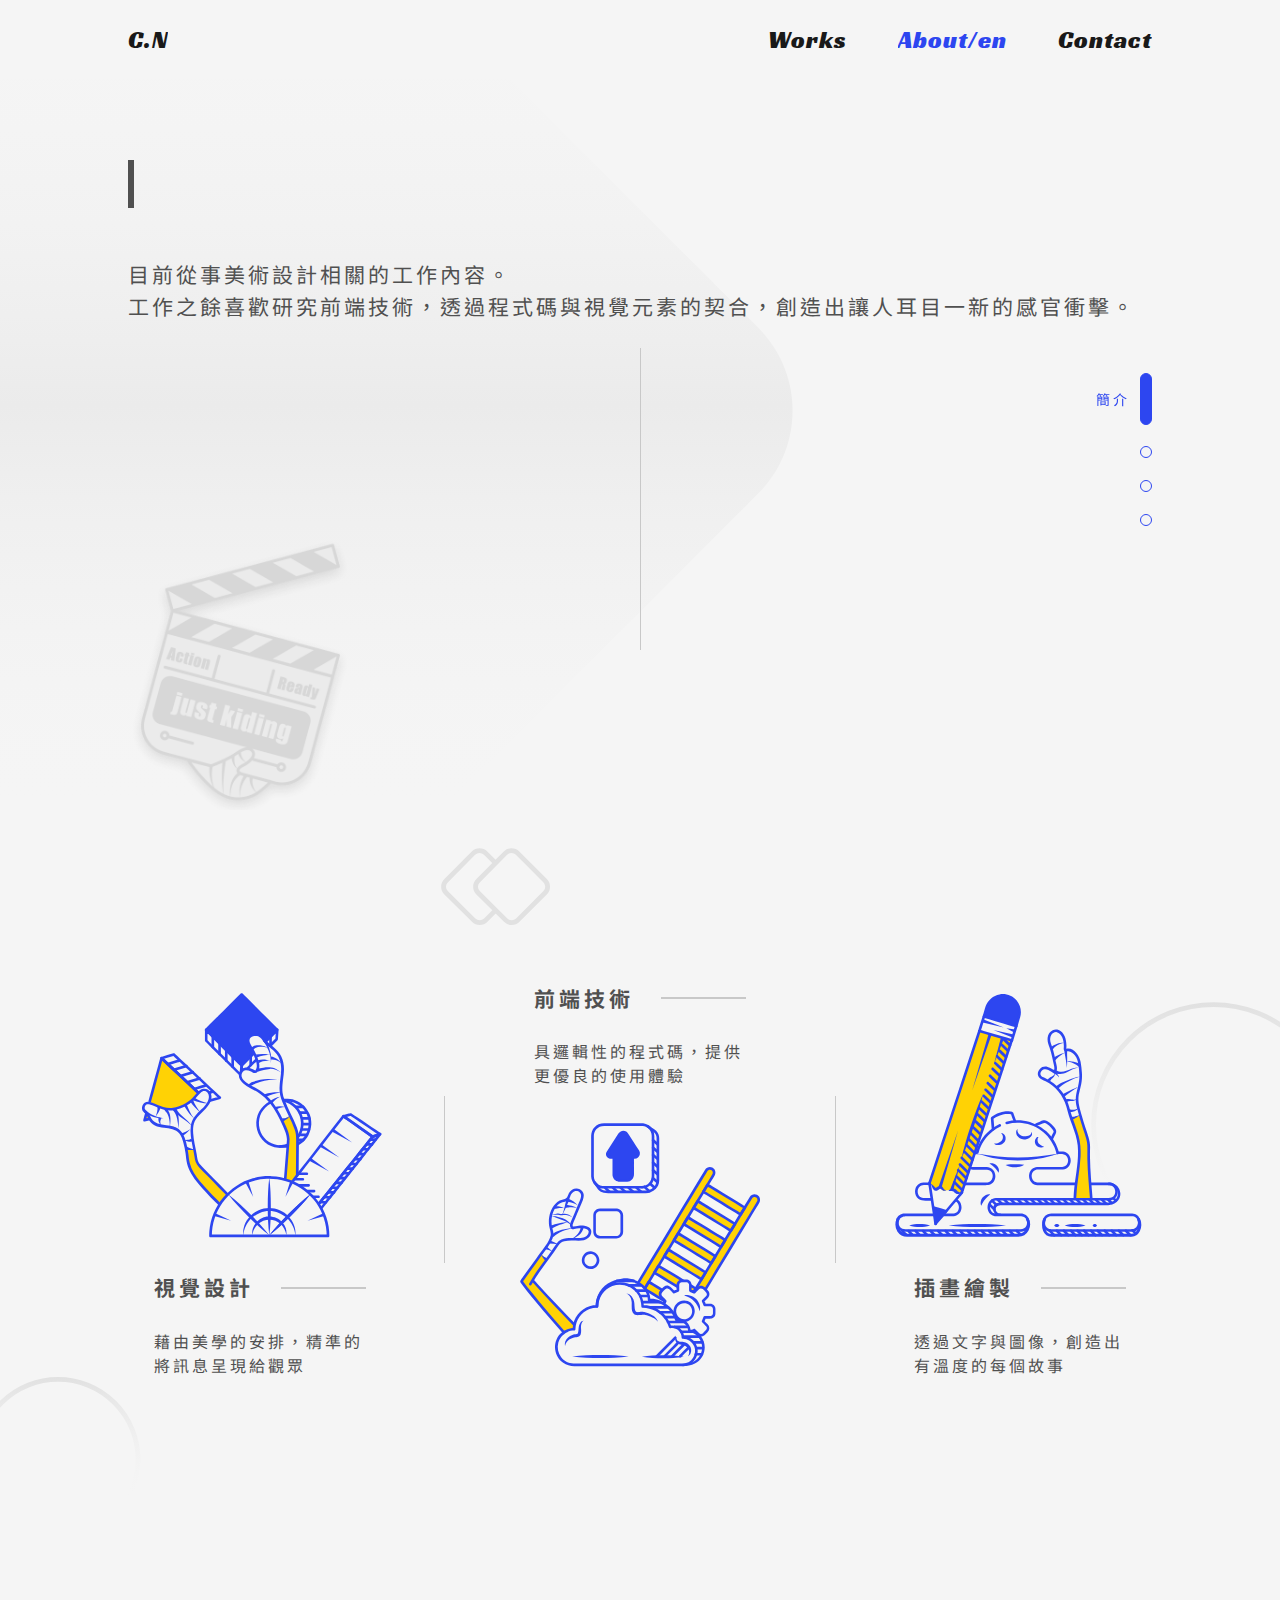
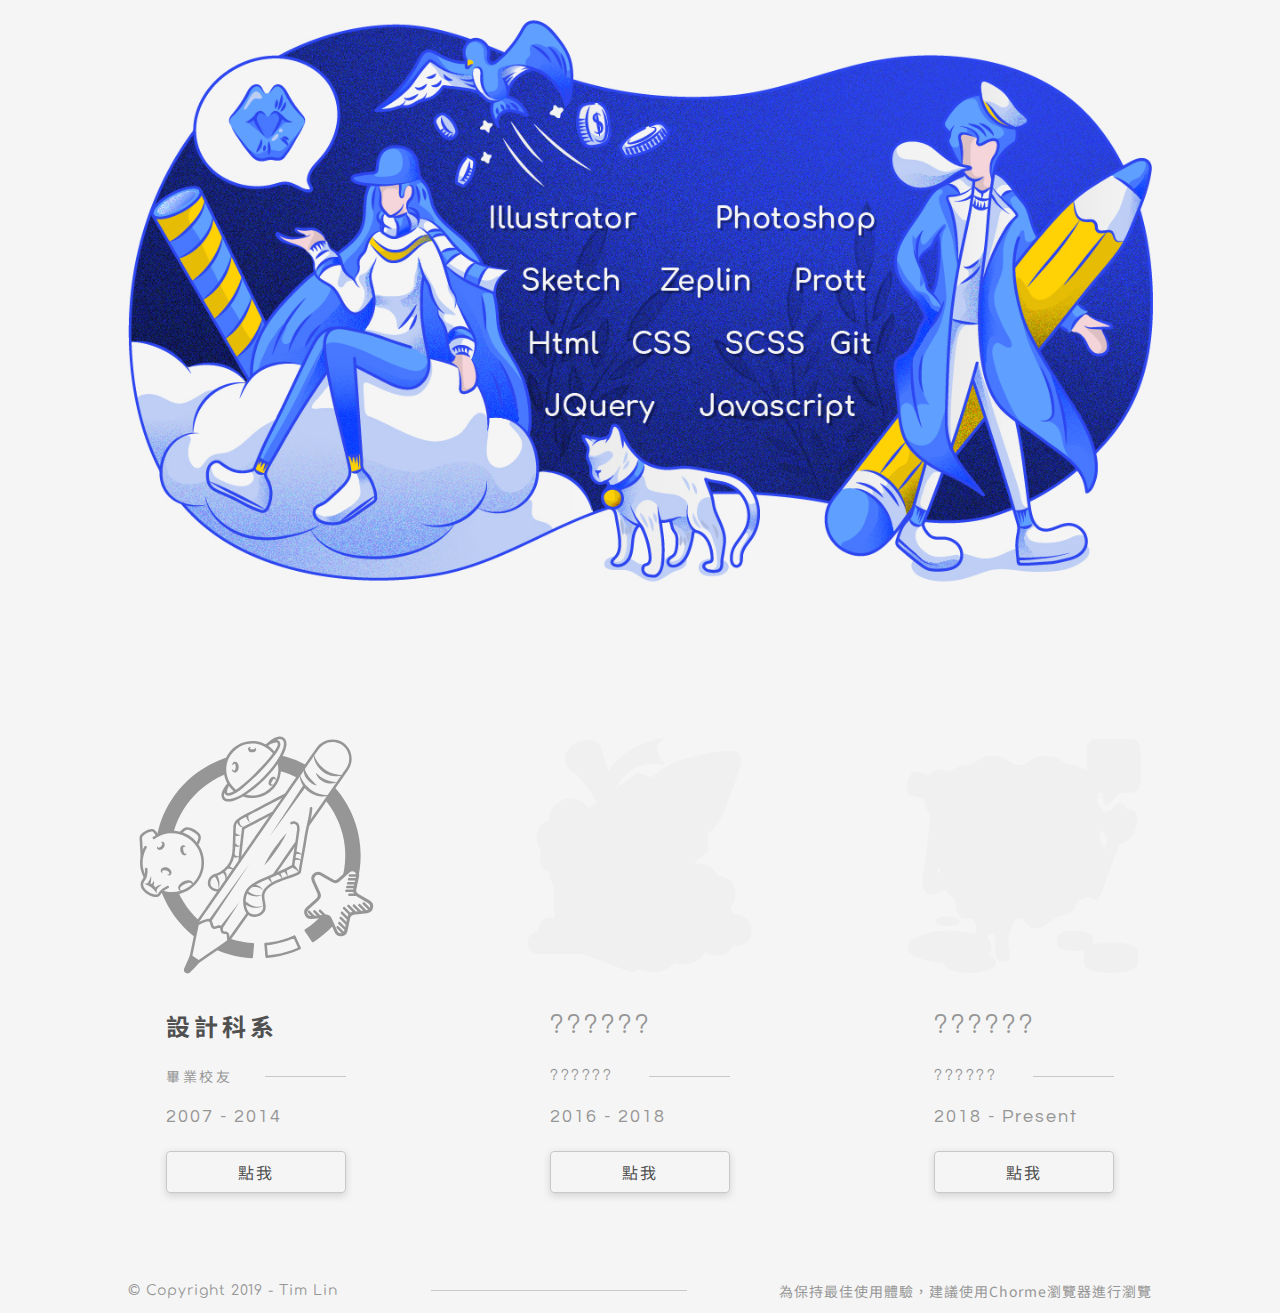
==== about.html @ 14f3fc4b "works" ====
<html>

<head>
    <meta charset="UTF-8">
    <meta name="viewport" content="width=device-width, initial-scale=1, maximum-scale=1, user-scalable=no">
    <meta http-equiv="X-UA-Compatible" content="IE=Eege">
    <title>C.N | Designer</title>
    <meta name="dcscription"
        content="嗨，我是林淇琛，不會念就稱呼為Tim吧。畢業於設計相關科系，目前是專職於視覺設計/介面設計的工作者，擅長視覺設計與程式撰寫的技術，注重畫面協調性、程式邏輯性與維護性，藉由畫面與程式的結合，在各個主流裝置上刻劃出最佳的使用體驗。">
    <link rel="stylesheet" href="css/style.css">
    <link rel="shortcut icon" href="image/c.n.ico" type="image/x-icon">
    <script src="js/jquery.min.js"></script>
    <script src="js/about.js"></script>
    <script src="js/contact.js"></script>
    <script src="js/alertlanguage.js"></script>
    <script src="js/language.js"></script>
</head>

<body>
    <header class="bg-color">
        <ul>
            <li><a href="index.html">C.N</a></li>
            <li><a href="portfolio.html">Works</a></li>
            <li><a href="#" class="lan-btn active" data-name="chinese">About/en</a></li>
            <li><a href="" class="contact-btn">Contact</a></li>
        </ul>
    </header>
    <section id="about">
        <div class="about">
            <img src="image/action-img.png" alt="" class="action-img" alt="action-img">
            <div class="about-title-ch">
                <h6 class="about-title-one typing-show-one-ch">哈囉，陌生人。</h6>
                <h2 class="about-title-two typing-show-two-ch">嗨，我是林淇琛。</h2>
            </div>
            <div class="about-title-en">
                <h2 class="about-title typing-show-en">Hi, I am Tim Lin</h2>
            </div>
            <p>目前從事美術設計相關的工作內容。<br>
                工作之餘喜歡研究前端技術，透過程式碼與視覺元素的契合，創造出讓人耳目一新的感官衝擊。</p>
            <div class="about-line"><span></span></div>
        </div>
    </section>
    <section id="expertise">
        <img src="image/square.svg" class="l-square" alt="l-square">
        <img src="image/square.svg" class="r-square" alt="r-square">
        <img src="image/circle-t.svg" class="circle-t" alt="circle-t">
        <img src="image/circle-b.svg" class="circle-b" alt="circle-b">
        <div class="expertise">
            <div class="expertise-area">
                <div class="expertise-area-img design">
                    <img src="image/design1-6.svg" alt="circle" data-name="circle">
                    <img src="image/design1-5.svg" alt="triangle" data-name="triangle">
                    <img src="image/design1-4.svg" alt="square" data-name="square">
                    <img src="image/design1-3.svg" alt="hand-l" data-name="hand-l">
                    <img src="image/design1-2.svg" alt="hand-r" data-name="hand-r">
                    <img src="image/design1-1.svg" alt="rulers" data-name="rulers">
                </div>
                <div class="expertise-area-intro">
                    <h3>視覺設計<span></span></h3>
                    <p>藉由美學的安排，精準的將訊息呈現給觀眾</p>
                </div>
            </div>
            <div class="expertise-area">
                <div class="expertise-area-img coding">
                    <img src="image/coding1-5.svg" alt="up" data-name="up">
                    <img src="image/coding1-4.svg" alt="ladder" data-name="ladder">
                    <img src="image/coding1-3.svg" alt="gear" data-name="gear">
                    <img src="image/coding1-2.svg" alt="hand" data-name="hand">
                    <img src="image/coding1-1.svg" alt="cloud" data-name="cloud">
                </div>
                <div class="expertise-area-intro">
                    <h3>前端技術<span></span></h3>
                    <p>具邏輯性的程式碼，提供更優良的使用體驗</p>
                </div>
            </div>
            <div class="expertise-area">
                <div class="expertise-area-img drawing">
                    <img src="image/drawing1-5.svg" alt="path-l" data-name="path-l">
                    <img src="image/drawing1-4.svg" alt="path" data-name="path">
                    <img src="image/drawing1-3.svg" alt="plant" data-name="plant">
                    <img src="image/drawing1-2.svg" alt="hand" data-name="hand">
                    <img src="image/drawing1-1.svg" alt="pencil" data-name="pencil">
                </div>
                <div class="expertise-area-intro">
                    <h3>插畫繪製<span></span></h3>
                    <p>透過文字與圖像，創造出有溫度的每個故事</p>
                </div>
            </div>
        </div>
    </section>
    <section id="skill">
        <img src="image/skill-bg-xl.jpg" class="skill-bg-xl" alt="skill-bg-xl">
        <img src="image/skill-bg-l.jpg" class="skill-bg-l" alt="skill-bg-l">
        <img src="image/skill-bg-m.jpg" class="skill-bg-m" alt="skill-bg-m">
        <img src="image/skill-bg-s.jpg" class="skill-bg-s" alt="skill-bg-s">
    </section>
    <section id="experience">
        <div class="experience">
            <div class="experience-area fade-in">
                <div class="experience-area-img student-img">
                    <img src="image/student-img-color.svg" alt="student-img-color">
                    <img src="image/student-img-gray.svg" alt="student-img-gray">
                </div>
                <div class="experience-area-text">
                    <h3>設計科系</h3>
                    <p>畢業校友<span></span></p>
                    <span class="experience-area-text-time">2007 - 2014</span>
                    <a href="#" class="experience-area-text-click student">點我</a>
                </div>
            </div>
            <div class="experience-area fade-in">
                <div class="experience-area-img visual-img">
                    <img src="image/visual-img-color.svg" alt="visual-img-color">
                    <img src="image/visual-img-gray.svg" alt="visual-img-gray">
                    <img src="image/visual-img-none.svg" alt="visual-img-none">
                </div>
                <div class="experience-area-text">
                    <h3>??????</h3>
                    <p>??????<span></span></p>
                    <span class="experience-area-text-time">2016 - 2018</span>
                    <a href="#" class="experience-area-text-click vision" data-status="off">點我</a>
                </div>
            </div>
            <div class="experience-area fade-in">
                <div class="experience-area-img web-img">
                    <img src="image/web-img-color.svg" alt="web-img-color">
                    <img src="image/web-img-gray.svg" alt="web-img-gray">
                    <img src="image/web-img-none.svg" alt="web-img-none">
                </div>
                <div class="experience-area-text">
                    <h3>??????</h3>
                    <p>??????<span></span></p>
                    <span class="experience-area-text-time">2018 - Present</span>
                    <a href="#" class="experience-area-text-click web" data-status="off">點我</a>
                </div>
            </div>
        </div>
    </section>
    <div class="dots-list-area">
        <div class="dots-area">
            <span class="name name-active">簡介</span>
            <a class="dot dot-active" href="#about"></a>
        </div>
        <div class="dots-area">
            <span class="name">專長</span>
            <a class="dot" href="#expertise"></a>
        </div>
        <div class="dots-area">
            <span class="name">技術</span>
            <a class="dot" href="#skill"></a>
        </div>
        <div class="dots-area">
            <span class="name">經歷</span>
            <a class="dot" href="#experience"></a>
        </div>
    </div>
    <footer>
        <div>
            <p>© Copyright 2019 - Tim Lin</p>
            <p></p>
            <p>為保持最佳使用體驗，建議使用Chorme瀏覽器進行瀏覽</p>
        </div>
    </footer>
    <div class="contact">
        <div class="contact-area move-defult">
            <p>有任何專業上的需求，歡迎透過下方的信箱按鈕與我聯繫。
                <br><br><span>email : lincn65987@gmail.com</span>
            </p>
            <a href="mailto:lincn65987@gmail.com" class="contact-area-btn">信箱</a>
            <span class="contact-other">點擊按鈕以外的任一處關閉</span>
        </div>
    </div>
</body>

</html>
---- css/style.css ----
@import url("https://fonts.googleapis.com/css?family=Noto+Sans+TC&display=swap");
@import url("https://fonts.googleapis.com/css?family=Comfortaa&display=swap");
@import url("https://fonts.googleapis.com/css?family=Questrial&display=swap");
@import url("https://fonts.googleapis.com/css2?family=Racing+Sans+One&display=swap");
html, body, div, span, applet, object, iframe,
h1, h2, h3, h4, h5, h6, p, blockquote, pre,
a, abbr, acronym, address, big, cite, code,
del, dfn, em, font, img, ins, kbd, q, s, samp,
small, strike, strong, sub, sup, tt, var,
dl, dt, dd, ol, ul, li,
fieldset, form, label, legend,
table, caption, tbody, tfoot, thead, tr, th, td {
  margin: 0;
  padding: 0;
  border: 0;
  outline: 0;
  font-weight: inherit;
  font-style: inherit;
  font-size: 100%;
  vertical-align: baseline;
}

:focus {
  outline: 0;
}

body {
  line-height: 1;
  color: black;
  background: white;
}

ol, ul {
  list-style: none;
}

img {
  height: auto;
  max-width: 100%;
}

a {
  text-decoration: none;
}

button {
  cursor: pointer;
}

table {
  border-collapse: separate;
  border-spacing: 0;
}

caption, th, td {
  text-align: left;
  font-weight: normal;
}

blockquote:before, blockquote:after,
q:before, q:after {
  content: "";
}

blockquote, q {
  quotes: "" "";
}

.owl-carousel, .owl-carousel .owl-item {
  -webkit-tap-highlight-color: transparent;
  position: relative;
}

.owl-carousel {
  display: none;
  width: 100%;
  z-index: 1;
}

.owl-carousel .owl-stage {
  position: relative;
  -ms-touch-action: pan-Y;
  touch-action: manipulation;
  -moz-backface-visibility: hidden;
}

.owl-carousel .owl-stage:after {
  content: ".";
  display: block;
  clear: both;
  visibility: hidden;
  line-height: 0;
  height: 0;
}

.owl-carousel .owl-stage-outer {
  position: relative;
  overflow: hidden;
  -webkit-transform: translate3d(0, 0, 0);
}

.owl-carousel .owl-item, .owl-carousel .owl-wrapper {
  -webkit-backface-visibility: hidden;
  -moz-backface-visibility: hidden;
  -ms-backface-visibility: hidden;
  -webkit-transform: translate3d(0, 0, 0);
  -moz-transform: translate3d(0, 0, 0);
  -ms-transform: translate3d(0, 0, 0);
}

.owl-carousel .owl-item {
  min-height: 1px;
  float: left;
  -webkit-backface-visibility: hidden;
  -webkit-touch-callout: none;
}

.owl-carousel .owl-item img {
  display: block;
  width: 100%;
}

.owl-carousel .owl-dots.disabled, .owl-carousel .owl-nav.disabled {
  display: none;
}

.no-js .owl-carousel, .owl-carousel.owl-loaded {
  display: block;
}

.owl-carousel .owl-dot, .owl-carousel .owl-nav .owl-next, .owl-carousel .owl-nav .owl-prev {
  cursor: pointer;
  -webkit-user-select: none;
  -moz-user-select: none;
  -ms-user-select: none;
  user-select: none;
}

.owl-carousel .owl-nav button.owl-next, .owl-carousel .owl-nav button.owl-prev, .owl-carousel button.owl-dot {
  background: 0 0;
  color: inherit;
  border: none;
  padding: 0 !important;
  font: inherit;
}

.owl-carousel.owl-loading {
  opacity: 0;
  display: block;
}

.owl-carousel.owl-hidden {
  opacity: 0;
}

.owl-carousel.owl-refresh .owl-item {
  visibility: hidden;
}

.owl-carousel.owl-drag .owl-item {
  -ms-touch-action: pan-y;
  touch-action: pan-y;
  -webkit-user-select: none;
  -moz-user-select: none;
  -ms-user-select: none;
  user-select: none;
}

.owl-carousel.owl-grab {
  cursor: move;
  cursor: -webkit-grab;
  cursor: grab;
}

.owl-carousel.owl-rtl {
  direction: rtl;
}

.owl-carousel.owl-rtl .owl-item {
  float: right;
}

.owl-carousel .animated {
  -webkit-animation-duration: 1s;
          animation-duration: 1s;
  -webkit-animation-fill-mode: both;
          animation-fill-mode: both;
}

.owl-carousel .owl-animated-in {
  z-index: 0;
}

.owl-carousel .owl-animated-out {
  z-index: 1;
}

.owl-carousel .fadeOut {
  -webkit-animation-name: fadeOut;
          animation-name: fadeOut;
}

@keyframes fadeOut {
  0% {
    opacity: 1;
  }
  100% {
    opacity: 0;
  }
}

.owl-height {
  -webkit-transition: height .5s ease-in-out;
  transition: height .5s ease-in-out;
}

.owl-carousel .owl-item .owl-lazy {
  opacity: 0;
  -webkit-transition: opacity .4s ease;
  transition: opacity .4s ease;
}

.owl-carousel .owl-item .owl-lazy:not([src]), .owl-carousel .owl-item .owl-lazy[src^=""] {
  max-height: 0;
}

.owl-carousel .owl-item img.owl-lazy {
  -webkit-transform-style: preserve-3d;
          transform-style: preserve-3d;
}

.owl-carousel .owl-video-wrapper {
  position: relative;
  height: 100%;
  background: #000;
}

.owl-carousel .owl-video-play-icon {
  position: absolute;
  height: 80px;
  width: 80px;
  left: 50%;
  top: 50%;
  margin-left: -40px;
  margin-top: -40px;
  background: url(owl.video.play.png) no-repeat;
  cursor: pointer;
  z-index: 1;
  -webkit-backface-visibility: hidden;
  -webkit-transition: -webkit-transform .1s ease;
  transition: -webkit-transform .1s ease;
  transition: transform .1s ease;
  transition: transform .1s ease, -webkit-transform .1s ease;
}

.owl-carousel .owl-video-play-icon:hover {
  -webkit-transform: scale(1.3, 1.3);
          transform: scale(1.3, 1.3);
}

.owl-carousel .owl-video-playing .owl-video-play-icon, .owl-carousel .owl-video-playing .owl-video-tn {
  display: none;
}

.owl-carousel .owl-video-tn {
  opacity: 0;
  height: 100%;
  background-position: center center;
  background-repeat: no-repeat;
  background-size: contain;
  -webkit-transition: opacity .4s ease;
  transition: opacity .4s ease;
}

.owl-carousel .owl-video-frame {
  position: relative;
  z-index: 1;
  height: 100%;
  width: 100%;
}

.owl-theme .owl-dots, .owl-theme .owl-nav {
  text-align: center;
  -webkit-tap-highlight-color: transparent;
}

.owl-theme .owl-nav {
  margin-top: 10px;
}

.owl-theme .owl-nav [class*=owl-] {
  color: #FFF;
  font-size: 14px;
  margin: 5px;
  padding: 4px 7px;
  background: #D6D6D6;
  display: inline-block;
  cursor: pointer;
  border-radius: 3px;
}

.owl-theme .owl-nav [class*=owl-]:hover {
  background: #869791;
  color: #FFF;
  text-decoration: none;
}

.owl-theme .owl-nav .disabled {
  opacity: .5;
  cursor: default;
}

.owl-theme .owl-nav.disabled + .owl-dots {
  margin-top: 10px;
}

.owl-theme .owl-dots .owl-dot {
  display: inline-block;
  zoom: 1;
}

.owl-theme .owl-dots .owl-dot span {
  width: 10px;
  height: 10px;
  margin: 5px 7px;
  background: #D6D6D6;
  display: block;
  -webkit-backface-visibility: visible;
  -webkit-transition: opacity .2s ease;
  transition: opacity .2s ease;
  border-radius: 30px;
}

.owl-theme .owl-dots .owl-dot.active span, .owl-theme .owl-dots .owl-dot:hover span {
  background: #869791;
}

* {
  font-family: 'Noto Sans TC', 'Microsoft JhengHei', 'Arial', 'Helvetica', 'sans-serif';
}

@-webkit-keyframes bounce {
  from, 20%, 53%, 80%, to {
    -webkit-transform: translate3d(0, 0, 0);
    transform: translate3d(0, 0, 0);
    -webkit-animation-timing-function: cubic-bezier(0.215, 0.61, 0.355, 1);
    animation-timing-function: cubic-bezier(0.215, 0.61, 0.355, 1);
  }
  40%, 43% {
    -webkit-transform: translate3d(0, -30px, 0);
    transform: translate3d(0, -30px, 0);
    -webkit-animation-timing-function: cubic-bezier(0.755, 0.05, 0.855, 0.06);
    animation-timing-function: cubic-bezier(0.755, 0.05, 0.855, 0.06);
  }
  70% {
    -webkit-transform: translate3d(0, -15px, 0);
    transform: translate3d(0, -15px, 0);
    -webkit-animation-timing-function: cubic-bezier(0.755, 0.05, 0.855, 0.06);
    animation-timing-function: cubic-bezier(0.755, 0.05, 0.855, 0.06);
  }
  90% {
    -webkit-transform: translate3d(0, -4px, 0);
    transform: translate3d(0, -4px, 0);
  }
}

@keyframes bounce {
  from, 20%, 53%, 80%, to {
    -webkit-transform: translate3d(0, 0, 0);
    transform: translate3d(0, 0, 0);
    -webkit-animation-timing-function: cubic-bezier(0.215, 0.61, 0.355, 1);
    animation-timing-function: cubic-bezier(0.215, 0.61, 0.355, 1);
  }
  40%, 43% {
    -webkit-transform: translate3d(0, -30px, 0);
    transform: translate3d(0, -30px, 0);
    -webkit-animation-timing-function: cubic-bezier(0.755, 0.05, 0.855, 0.06);
    animation-timing-function: cubic-bezier(0.755, 0.05, 0.855, 0.06);
  }
  70% {
    -webkit-transform: translate3d(0, -15px, 0);
    transform: translate3d(0, -15px, 0);
    -webkit-animation-timing-function: cubic-bezier(0.755, 0.05, 0.855, 0.06);
    animation-timing-function: cubic-bezier(0.755, 0.05, 0.855, 0.06);
  }
  90% {
    -webkit-transform: translate3d(0, -4px, 0);
    transform: translate3d(0, -4px, 0);
  }
}

.bounce {
  -webkit-transform-origin: center bottom;
  transform-origin: center bottom;
  -webkit-animation-name: bounce;
  animation-name: bounce;
}

@-webkit-keyframes flash {
  from, 50%, to {
    opacity: 1;
  }
  25%, 75% {
    opacity: 0;
  }
}

@keyframes flash {
  from, 50%, to {
    opacity: 1;
  }
  25%, 75% {
    opacity: 0;
  }
}

.flash {
  -webkit-animation-name: flash;
  animation-name: flash;
}

@-webkit-keyframes pulse {
  from {
    -webkit-transform: scale3d(1, 1, 1);
    transform: scale3d(1, 1, 1);
  }
  50% {
    -webkit-transform: scale3d(1.05, 1.05, 1.05);
    transform: scale3d(1.05, 1.05, 1.05);
  }
  to {
    -webkit-transform: scale3d(1, 1, 1);
    transform: scale3d(1, 1, 1);
  }
}

@keyframes pulse {
  from {
    -webkit-transform: scale3d(1, 1, 1);
    transform: scale3d(1, 1, 1);
  }
  50% {
    -webkit-transform: scale3d(1.05, 1.05, 1.05);
    transform: scale3d(1.05, 1.05, 1.05);
  }
  to {
    -webkit-transform: scale3d(1, 1, 1);
    transform: scale3d(1, 1, 1);
  }
}

.pulse {
  -webkit-animation-name: pulse;
  animation-name: pulse;
}

@-webkit-keyframes rubberBand {
  from {
    -webkit-transform: scale3d(1, 1, 1);
    transform: scale3d(1, 1, 1);
  }
  30% {
    -webkit-transform: scale3d(1.25, 0.75, 1);
    transform: scale3d(1.25, 0.75, 1);
  }
  40% {
    -webkit-transform: scale3d(0.75, 1.25, 1);
    transform: scale3d(0.75, 1.25, 1);
  }
  50% {
    -webkit-transform: scale3d(1.15, 0.85, 1);
    transform: scale3d(1.15, 0.85, 1);
  }
  65% {
    -webkit-transform: scale3d(0.95, 1.05, 1);
    transform: scale3d(0.95, 1.05, 1);
  }
  75% {
    -webkit-transform: scale3d(1.05, 0.95, 1);
    transform: scale3d(1.05, 0.95, 1);
  }
  to {
    -webkit-transform: scale3d(1, 1, 1);
    transform: scale3d(1, 1, 1);
  }
}

@keyframes rubberBand {
  from {
    -webkit-transform: scale3d(1, 1, 1);
    transform: scale3d(1, 1, 1);
  }
  30% {
    -webkit-transform: scale3d(1.25, 0.75, 1);
    transform: scale3d(1.25, 0.75, 1);
  }
  40% {
    -webkit-transform: scale3d(0.75, 1.25, 1);
    transform: scale3d(0.75, 1.25, 1);
  }
  50% {
    -webkit-transform: scale3d(1.15, 0.85, 1);
    transform: scale3d(1.15, 0.85, 1);
  }
  65% {
    -webkit-transform: scale3d(0.95, 1.05, 1);
    transform: scale3d(0.95, 1.05, 1);
  }
  75% {
    -webkit-transform: scale3d(1.05, 0.95, 1);
    transform: scale3d(1.05, 0.95, 1);
  }
  to {
    -webkit-transform: scale3d(1, 1, 1);
    transform: scale3d(1, 1, 1);
  }
}

.rubberBand {
  -webkit-animation-name: rubberBand;
  animation-name: rubberBand;
}

@-webkit-keyframes shake {
  from, to {
    -webkit-transform: translate3d(0, 0, 0);
    transform: translate3d(0, 0, 0);
  }
  10%, 30%, 50%, 70%, 90% {
    -webkit-transform: translate3d(-10px, 0, 0);
    transform: translate3d(-10px, 0, 0);
  }
  20%, 40%, 60%, 80% {
    -webkit-transform: translate3d(10px, 0, 0);
    transform: translate3d(10px, 0, 0);
  }
}

@keyframes shake {
  from, to {
    -webkit-transform: translate3d(0, 0, 0);
    transform: translate3d(0, 0, 0);
  }
  10%, 30%, 50%, 70%, 90% {
    -webkit-transform: translate3d(-10px, 0, 0);
    transform: translate3d(-10px, 0, 0);
  }
  20%, 40%, 60%, 80% {
    -webkit-transform: translate3d(10px, 0, 0);
    transform: translate3d(10px, 0, 0);
  }
}

.shake {
  -webkit-animation-name: shake;
  animation-name: shake;
}

@-webkit-keyframes headShake {
  0% {
    -webkit-transform: translateX(0);
    transform: translateX(0);
  }
  6.5% {
    -webkit-transform: translateX(-6px) rotateY(-9deg);
    transform: translateX(-6px) rotateY(-9deg);
  }
  18.5% {
    -webkit-transform: translateX(5px) rotateY(7deg);
    transform: translateX(5px) rotateY(7deg);
  }
  31.5% {
    -webkit-transform: translateX(-3px) rotateY(-5deg);
    transform: translateX(-3px) rotateY(-5deg);
  }
  43.5% {
    -webkit-transform: translateX(2px) rotateY(3deg);
    transform: translateX(2px) rotateY(3deg);
  }
  50% {
    -webkit-transform: translateX(0);
    transform: translateX(0);
  }
}

@keyframes headShake {
  0% {
    -webkit-transform: translateX(0);
    transform: translateX(0);
  }
  6.5% {
    -webkit-transform: translateX(-6px) rotateY(-9deg);
    transform: translateX(-6px) rotateY(-9deg);
  }
  18.5% {
    -webkit-transform: translateX(5px) rotateY(7deg);
    transform: translateX(5px) rotateY(7deg);
  }
  31.5% {
    -webkit-transform: translateX(-3px) rotateY(-5deg);
    transform: translateX(-3px) rotateY(-5deg);
  }
  43.5% {
    -webkit-transform: translateX(2px) rotateY(3deg);
    transform: translateX(2px) rotateY(3deg);
  }
  50% {
    -webkit-transform: translateX(0);
    transform: translateX(0);
  }
}

.headShake {
  -webkit-animation-name: headShake;
  animation-name: headShake;
  -webkit-animation-timing-function: ease-in-out;
  animation-timing-function: ease-in-out;
}

@-webkit-keyframes swing {
  20% {
    -webkit-transform: rotate3d(0, 0, 1, 15deg);
    transform: rotate3d(0, 0, 1, 15deg);
  }
  40% {
    -webkit-transform: rotate3d(0, 0, 1, -10deg);
    transform: rotate3d(0, 0, 1, -10deg);
  }
  60% {
    -webkit-transform: rotate3d(0, 0, 1, 5deg);
    transform: rotate3d(0, 0, 1, 5deg);
  }
  80% {
    -webkit-transform: rotate3d(0, 0, 1, -5deg);
    transform: rotate3d(0, 0, 1, -5deg);
  }
  to {
    -webkit-transform: rotate3d(0, 0, 1, 0deg);
    transform: rotate3d(0, 0, 1, 0deg);
  }
}

@keyframes swing {
  20% {
    -webkit-transform: rotate3d(0, 0, 1, 15deg);
    transform: rotate3d(0, 0, 1, 15deg);
  }
  40% {
    -webkit-transform: rotate3d(0, 0, 1, -10deg);
    transform: rotate3d(0, 0, 1, -10deg);
  }
  60% {
    -webkit-transform: rotate3d(0, 0, 1, 5deg);
    transform: rotate3d(0, 0, 1, 5deg);
  }
  80% {
    -webkit-transform: rotate3d(0, 0, 1, -5deg);
    transform: rotate3d(0, 0, 1, -5deg);
  }
  to {
    -webkit-transform: rotate3d(0, 0, 1, 0deg);
    transform: rotate3d(0, 0, 1, 0deg);
  }
}

.swing {
  -webkit-transform-origin: top center;
  transform-origin: top center;
  -webkit-animation-name: swing;
  animation-name: swing;
}

@-webkit-keyframes tada {
  from {
    -webkit-transform: scale3d(1, 1, 1);
    transform: scale3d(1, 1, 1);
  }
  10%, 20% {
    -webkit-transform: scale3d(0.9, 0.9, 0.9) rotate3d(0, 0, 1, -3deg);
    transform: scale3d(0.9, 0.9, 0.9) rotate3d(0, 0, 1, -3deg);
  }
  30%, 50%, 70%, 90% {
    -webkit-transform: scale3d(1.1, 1.1, 1.1) rotate3d(0, 0, 1, 3deg);
    transform: scale3d(1.1, 1.1, 1.1) rotate3d(0, 0, 1, 3deg);
  }
  40%, 60%, 80% {
    -webkit-transform: scale3d(1.1, 1.1, 1.1) rotate3d(0, 0, 1, -3deg);
    transform: scale3d(1.1, 1.1, 1.1) rotate3d(0, 0, 1, -3deg);
  }
  to {
    -webkit-transform: scale3d(1, 1, 1);
    transform: scale3d(1, 1, 1);
  }
}

@keyframes tada {
  from {
    -webkit-transform: scale3d(1, 1, 1);
    transform: scale3d(1, 1, 1);
  }
  10%, 20% {
    -webkit-transform: scale3d(0.9, 0.9, 0.9) rotate3d(0, 0, 1, -3deg);
    transform: scale3d(0.9, 0.9, 0.9) rotate3d(0, 0, 1, -3deg);
  }
  30%, 50%, 70%, 90% {
    -webkit-transform: scale3d(1.1, 1.1, 1.1) rotate3d(0, 0, 1, 3deg);
    transform: scale3d(1.1, 1.1, 1.1) rotate3d(0, 0, 1, 3deg);
  }
  40%, 60%, 80% {
    -webkit-transform: scale3d(1.1, 1.1, 1.1) rotate3d(0, 0, 1, -3deg);
    transform: scale3d(1.1, 1.1, 1.1) rotate3d(0, 0, 1, -3deg);
  }
  to {
    -webkit-transform: scale3d(1, 1, 1);
    transform: scale3d(1, 1, 1);
  }
}

.tada {
  -webkit-animation-name: tada;
  animation-name: tada;
}

@-webkit-keyframes wobble {
  from {
    -webkit-transform: translate3d(0, 0, 0);
    transform: translate3d(0, 0, 0);
  }
  15% {
    -webkit-transform: translate3d(-25%, 0, 0) rotate3d(0, 0, 1, -5deg);
    transform: translate3d(-25%, 0, 0) rotate3d(0, 0, 1, -5deg);
  }
  30% {
    -webkit-transform: translate3d(20%, 0, 0) rotate3d(0, 0, 1, 3deg);
    transform: translate3d(20%, 0, 0) rotate3d(0, 0, 1, 3deg);
  }
  45% {
    -webkit-transform: translate3d(-15%, 0, 0) rotate3d(0, 0, 1, -3deg);
    transform: translate3d(-15%, 0, 0) rotate3d(0, 0, 1, -3deg);
  }
  60% {
    -webkit-transform: translate3d(10%, 0, 0) rotate3d(0, 0, 1, 2deg);
    transform: translate3d(10%, 0, 0) rotate3d(0, 0, 1, 2deg);
  }
  75% {
    -webkit-transform: translate3d(-5%, 0, 0) rotate3d(0, 0, 1, -1deg);
    transform: translate3d(-5%, 0, 0) rotate3d(0, 0, 1, -1deg);
  }
  to {
    -webkit-transform: translate3d(0, 0, 0);
    transform: translate3d(0, 0, 0);
  }
}

@keyframes wobble {
  from {
    -webkit-transform: translate3d(0, 0, 0);
    transform: translate3d(0, 0, 0);
  }
  15% {
    -webkit-transform: translate3d(-25%, 0, 0) rotate3d(0, 0, 1, -5deg);
    transform: translate3d(-25%, 0, 0) rotate3d(0, 0, 1, -5deg);
  }
  30% {
    -webkit-transform: translate3d(20%, 0, 0) rotate3d(0, 0, 1, 3deg);
    transform: translate3d(20%, 0, 0) rotate3d(0, 0, 1, 3deg);
  }
  45% {
    -webkit-transform: translate3d(-15%, 0, 0) rotate3d(0, 0, 1, -3deg);
    transform: translate3d(-15%, 0, 0) rotate3d(0, 0, 1, -3deg);
  }
  60% {
    -webkit-transform: translate3d(10%, 0, 0) rotate3d(0, 0, 1, 2deg);
    transform: translate3d(10%, 0, 0) rotate3d(0, 0, 1, 2deg);
  }
  75% {
    -webkit-transform: translate3d(-5%, 0, 0) rotate3d(0, 0, 1, -1deg);
    transform: translate3d(-5%, 0, 0) rotate3d(0, 0, 1, -1deg);
  }
  to {
    -webkit-transform: translate3d(0, 0, 0);
    transform: translate3d(0, 0, 0);
  }
}

.wobble {
  -webkit-animation-name: wobble;
  animation-name: wobble;
}

@-webkit-keyframes jello {
  from, 11.1%, to {
    -webkit-transform: translate3d(0, 0, 0);
    transform: translate3d(0, 0, 0);
  }
  22.2% {
    -webkit-transform: skewX(-12.5deg) skewY(-12.5deg);
    transform: skewX(-12.5deg) skewY(-12.5deg);
  }
  33.3% {
    -webkit-transform: skewX(6.25deg) skewY(6.25deg);
    transform: skewX(6.25deg) skewY(6.25deg);
  }
  44.4% {
    -webkit-transform: skewX(-3.125deg) skewY(-3.125deg);
    transform: skewX(-3.125deg) skewY(-3.125deg);
  }
  55.5% {
    -webkit-transform: skewX(1.5625deg) skewY(1.5625deg);
    transform: skewX(1.5625deg) skewY(1.5625deg);
  }
  66.6% {
    -webkit-transform: skewX(-0.78125deg) skewY(-0.78125deg);
    transform: skewX(-0.78125deg) skewY(-0.78125deg);
  }
  77.7% {
    -webkit-transform: skewX(0.39062deg) skewY(0.39062deg);
    transform: skewX(0.39062deg) skewY(0.39062deg);
  }
  88.8% {
    -webkit-transform: skewX(-0.19531deg) skewY(-0.19531deg);
    transform: skewX(-0.19531deg) skewY(-0.19531deg);
  }
}

@keyframes jello {
  from, 11.1%, to {
    -webkit-transform: translate3d(0, 0, 0);
    transform: translate3d(0, 0, 0);
  }
  22.2% {
    -webkit-transform: skewX(-12.5deg) skewY(-12.5deg);
    transform: skewX(-12.5deg) skewY(-12.5deg);
  }
  33.3% {
    -webkit-transform: skewX(6.25deg) skewY(6.25deg);
    transform: skewX(6.25deg) skewY(6.25deg);
  }
  44.4% {
    -webkit-transform: skewX(-3.125deg) skewY(-3.125deg);
    transform: skewX(-3.125deg) skewY(-3.125deg);
  }
  55.5% {
    -webkit-transform: skewX(1.5625deg) skewY(1.5625deg);
    transform: skewX(1.5625deg) skewY(1.5625deg);
  }
  66.6% {
    -webkit-transform: skewX(-0.78125deg) skewY(-0.78125deg);
    transform: skewX(-0.78125deg) skewY(-0.78125deg);
  }
  77.7% {
    -webkit-transform: skewX(0.39062deg) skewY(0.39062deg);
    transform: skewX(0.39062deg) skewY(0.39062deg);
  }
  88.8% {
    -webkit-transform: skewX(-0.19531deg) skewY(-0.19531deg);
    transform: skewX(-0.19531deg) skewY(-0.19531deg);
  }
}

.jello {
  -webkit-transform-origin: center;
  transform-origin: center;
  -webkit-animation-name: jello;
  animation-name: jello;
}

@-webkit-keyframes heartBeat {
  0% {
    -webkit-transform: scale(1);
    transform: scale(1);
  }
  14% {
    -webkit-transform: scale(1.3);
    transform: scale(1.3);
  }
  28% {
    -webkit-transform: scale(1);
    transform: scale(1);
  }
  42% {
    -webkit-transform: scale(1.3);
    transform: scale(1.3);
  }
  70% {
    -webkit-transform: scale(1);
    transform: scale(1);
  }
}

@keyframes heartBeat {
  0% {
    -webkit-transform: scale(1);
    transform: scale(1);
  }
  14% {
    -webkit-transform: scale(1.3);
    transform: scale(1.3);
  }
  28% {
    -webkit-transform: scale(1);
    transform: scale(1);
  }
  42% {
    -webkit-transform: scale(1.3);
    transform: scale(1.3);
  }
  70% {
    -webkit-transform: scale(1);
    transform: scale(1);
  }
}

.heartBeat {
  -webkit-animation-name: heartBeat;
  animation-name: heartBeat;
  -webkit-animation-duration: 1.3s;
  animation-duration: 1.3s;
  -webkit-animation-timing-function: ease-in-out;
  animation-timing-function: ease-in-out;
}

@-webkit-keyframes bounceIn {
  from, 20%, 40%, 60%, 80%, to {
    -webkit-animation-timing-function: cubic-bezier(0.215, 0.61, 0.355, 1);
    animation-timing-function: cubic-bezier(0.215, 0.61, 0.355, 1);
  }
  0% {
    opacity: 0;
    -webkit-transform: scale3d(0.3, 0.3, 0.3);
    transform: scale3d(0.3, 0.3, 0.3);
  }
  20% {
    -webkit-transform: scale3d(1.1, 1.1, 1.1);
    transform: scale3d(1.1, 1.1, 1.1);
  }
  40% {
    -webkit-transform: scale3d(0.9, 0.9, 0.9);
    transform: scale3d(0.9, 0.9, 0.9);
  }
  60% {
    opacity: 1;
    -webkit-transform: scale3d(1.03, 1.03, 1.03);
    transform: scale3d(1.03, 1.03, 1.03);
  }
  80% {
    -webkit-transform: scale3d(0.97, 0.97, 0.97);
    transform: scale3d(0.97, 0.97, 0.97);
  }
  to {
    opacity: 1;
    -webkit-transform: scale3d(1, 1, 1);
    transform: scale3d(1, 1, 1);
  }
}

@keyframes bounceIn {
  from, 20%, 40%, 60%, 80%, to {
    -webkit-animation-timing-function: cubic-bezier(0.215, 0.61, 0.355, 1);
    animation-timing-function: cubic-bezier(0.215, 0.61, 0.355, 1);
  }
  0% {
    opacity: 0;
    -webkit-transform: scale3d(0.3, 0.3, 0.3);
    transform: scale3d(0.3, 0.3, 0.3);
  }
  20% {
    -webkit-transform: scale3d(1.1, 1.1, 1.1);
    transform: scale3d(1.1, 1.1, 1.1);
  }
  40% {
    -webkit-transform: scale3d(0.9, 0.9, 0.9);
    transform: scale3d(0.9, 0.9, 0.9);
  }
  60% {
    opacity: 1;
    -webkit-transform: scale3d(1.03, 1.03, 1.03);
    transform: scale3d(1.03, 1.03, 1.03);
  }
  80% {
    -webkit-transform: scale3d(0.97, 0.97, 0.97);
    transform: scale3d(0.97, 0.97, 0.97);
  }
  to {
    opacity: 1;
    -webkit-transform: scale3d(1, 1, 1);
    transform: scale3d(1, 1, 1);
  }
}

.bounceIn {
  -webkit-animation-name: bounceIn;
  animation-name: bounceIn;
  -webkit-animation-duration: 0.75s;
  animation-duration: 0.75s;
}

@-webkit-keyframes bounceInDown {
  from, 60%, 75%, 90%, to {
    -webkit-animation-timing-function: cubic-bezier(0.215, 0.61, 0.355, 1);
    animation-timing-function: cubic-bezier(0.215, 0.61, 0.355, 1);
  }
  0% {
    opacity: 0;
    -webkit-transform: translate3d(0, -3000px, 0);
    transform: translate3d(0, -3000px, 0);
  }
  60% {
    opacity: 1;
    -webkit-transform: translate3d(0, 25px, 0);
    transform: translate3d(0, 25px, 0);
  }
  75% {
    -webkit-transform: translate3d(0, -10px, 0);
    transform: translate3d(0, -10px, 0);
  }
  90% {
    -webkit-transform: translate3d(0, 5px, 0);
    transform: translate3d(0, 5px, 0);
  }
  to {
    -webkit-transform: translate3d(0, 0, 0);
    transform: translate3d(0, 0, 0);
  }
}

@keyframes bounceInDown {
  from, 60%, 75%, 90%, to {
    -webkit-animation-timing-function: cubic-bezier(0.215, 0.61, 0.355, 1);
    animation-timing-function: cubic-bezier(0.215, 0.61, 0.355, 1);
  }
  0% {
    opacity: 0;
    -webkit-transform: translate3d(0, -3000px, 0);
    transform: translate3d(0, -3000px, 0);
  }
  60% {
    opacity: 1;
    -webkit-transform: translate3d(0, 25px, 0);
    transform: translate3d(0, 25px, 0);
  }
  75% {
    -webkit-transform: translate3d(0, -10px, 0);
    transform: translate3d(0, -10px, 0);
  }
  90% {
    -webkit-transform: translate3d(0, 5px, 0);
    transform: translate3d(0, 5px, 0);
  }
  to {
    -webkit-transform: translate3d(0, 0, 0);
    transform: translate3d(0, 0, 0);
  }
}

.bounceInDown {
  -webkit-animation-name: bounceInDown;
  animation-name: bounceInDown;
}

@-webkit-keyframes bounceInLeft {
  from, 60%, 75%, 90%, to {
    -webkit-animation-timing-function: cubic-bezier(0.215, 0.61, 0.355, 1);
    animation-timing-function: cubic-bezier(0.215, 0.61, 0.355, 1);
  }
  0% {
    opacity: 0;
    -webkit-transform: translate3d(-3000px, 0, 0);
    transform: translate3d(-3000px, 0, 0);
  }
  60% {
    opacity: 1;
    -webkit-transform: translate3d(25px, 0, 0);
    transform: translate3d(25px, 0, 0);
  }
  75% {
    -webkit-transform: translate3d(-10px, 0, 0);
    transform: translate3d(-10px, 0, 0);
  }
  90% {
    -webkit-transform: translate3d(5px, 0, 0);
    transform: translate3d(5px, 0, 0);
  }
  to {
    -webkit-transform: translate3d(0, 0, 0);
    transform: translate3d(0, 0, 0);
  }
}

@keyframes bounceInLeft {
  from, 60%, 75%, 90%, to {
    -webkit-animation-timing-function: cubic-bezier(0.215, 0.61, 0.355, 1);
    animation-timing-function: cubic-bezier(0.215, 0.61, 0.355, 1);
  }
  0% {
    opacity: 0;
    -webkit-transform: translate3d(-3000px, 0, 0);
    transform: translate3d(-3000px, 0, 0);
  }
  60% {
    opacity: 1;
    -webkit-transform: translate3d(25px, 0, 0);
    transform: translate3d(25px, 0, 0);
  }
  75% {
    -webkit-transform: translate3d(-10px, 0, 0);
    transform: translate3d(-10px, 0, 0);
  }
  90% {
    -webkit-transform: translate3d(5px, 0, 0);
    transform: translate3d(5px, 0, 0);
  }
  to {
    -webkit-transform: translate3d(0, 0, 0);
    transform: translate3d(0, 0, 0);
  }
}

.bounceInLeft {
  -webkit-animation-name: bounceInLeft;
  animation-name: bounceInLeft;
}

@-webkit-keyframes bounceInRight {
  from, 60%, 75%, 90%, to {
    -webkit-animation-timing-function: cubic-bezier(0.215, 0.61, 0.355, 1);
    animation-timing-function: cubic-bezier(0.215, 0.61, 0.355, 1);
  }
  from {
    opacity: 0;
    -webkit-transform: translate3d(3000px, 0, 0);
    transform: translate3d(3000px, 0, 0);
  }
  60% {
    opacity: 1;
    -webkit-transform: translate3d(-25px, 0, 0);
    transform: translate3d(-25px, 0, 0);
  }
  75% {
    -webkit-transform: translate3d(10px, 0, 0);
    transform: translate3d(10px, 0, 0);
  }
  90% {
    -webkit-transform: translate3d(-5px, 0, 0);
    transform: translate3d(-5px, 0, 0);
  }
  to {
    -webkit-transform: translate3d(0, 0, 0);
    transform: translate3d(0, 0, 0);
  }
}

@keyframes bounceInRight {
  from, 60%, 75%, 90%, to {
    -webkit-animation-timing-function: cubic-bezier(0.215, 0.61, 0.355, 1);
    animation-timing-function: cubic-bezier(0.215, 0.61, 0.355, 1);
  }
  from {
    opacity: 0;
    -webkit-transform: translate3d(3000px, 0, 0);
    transform: translate3d(3000px, 0, 0);
  }
  60% {
    opacity: 1;
    -webkit-transform: translate3d(-25px, 0, 0);
    transform: translate3d(-25px, 0, 0);
  }
  75% {
    -webkit-transform: translate3d(10px, 0, 0);
    transform: translate3d(10px, 0, 0);
  }
  90% {
    -webkit-transform: translate3d(-5px, 0, 0);
    transform: translate3d(-5px, 0, 0);
  }
  to {
    -webkit-transform: translate3d(0, 0, 0);
    transform: translate3d(0, 0, 0);
  }
}

.bounceInRight {
  -webkit-animation-name: bounceInRight;
  animation-name: bounceInRight;
}

@-webkit-keyframes bounceInUp {
  from, 60%, 75%, 90%, to {
    -webkit-animation-timing-function: cubic-bezier(0.215, 0.61, 0.355, 1);
    animation-timing-function: cubic-bezier(0.215, 0.61, 0.355, 1);
  }
  from {
    opacity: 0;
    -webkit-transform: translate3d(0, 3000px, 0);
    transform: translate3d(0, 3000px, 0);
  }
  60% {
    opacity: 1;
    -webkit-transform: translate3d(0, -20px, 0);
    transform: translate3d(0, -20px, 0);
  }
  75% {
    -webkit-transform: translate3d(0, 10px, 0);
    transform: translate3d(0, 10px, 0);
  }
  90% {
    -webkit-transform: translate3d(0, -5px, 0);
    transform: translate3d(0, -5px, 0);
  }
  to {
    -webkit-transform: translate3d(0, 0, 0);
    transform: translate3d(0, 0, 0);
  }
}

@keyframes bounceInUp {
  from, 60%, 75%, 90%, to {
    -webkit-animation-timing-function: cubic-bezier(0.215, 0.61, 0.355, 1);
    animation-timing-function: cubic-bezier(0.215, 0.61, 0.355, 1);
  }
  from {
    opacity: 0;
    -webkit-transform: translate3d(0, 3000px, 0);
    transform: translate3d(0, 3000px, 0);
  }
  60% {
    opacity: 1;
    -webkit-transform: translate3d(0, -20px, 0);
    transform: translate3d(0, -20px, 0);
  }
  75% {
    -webkit-transform: translate3d(0, 10px, 0);
    transform: translate3d(0, 10px, 0);
  }
  90% {
    -webkit-transform: translate3d(0, -5px, 0);
    transform: translate3d(0, -5px, 0);
  }
  to {
    -webkit-transform: translate3d(0, 0, 0);
    transform: translate3d(0, 0, 0);
  }
}

.bounceInUp {
  -webkit-animation-name: bounceInUp;
  animation-name: bounceInUp;
}

@-webkit-keyframes bounceOut {
  20% {
    -webkit-transform: scale3d(0.9, 0.9, 0.9);
    transform: scale3d(0.9, 0.9, 0.9);
  }
  50%, 55% {
    opacity: 1;
    -webkit-transform: scale3d(1.1, 1.1, 1.1);
    transform: scale3d(1.1, 1.1, 1.1);
  }
  to {
    opacity: 0;
    -webkit-transform: scale3d(0.3, 0.3, 0.3);
    transform: scale3d(0.3, 0.3, 0.3);
  }
}

@keyframes bounceOut {
  20% {
    -webkit-transform: scale3d(0.9, 0.9, 0.9);
    transform: scale3d(0.9, 0.9, 0.9);
  }
  50%, 55% {
    opacity: 1;
    -webkit-transform: scale3d(1.1, 1.1, 1.1);
    transform: scale3d(1.1, 1.1, 1.1);
  }
  to {
    opacity: 0;
    -webkit-transform: scale3d(0.3, 0.3, 0.3);
    transform: scale3d(0.3, 0.3, 0.3);
  }
}

.bounceOut {
  -webkit-animation-name: bounceOut;
  animation-name: bounceOut;
  -webkit-animation-duration: 0.75s;
  animation-duration: 0.75s;
}

@-webkit-keyframes bounceOutDown {
  20% {
    -webkit-transform: translate3d(0, 10px, 0);
    transform: translate3d(0, 10px, 0);
  }
  40%, 45% {
    opacity: 1;
    -webkit-transform: translate3d(0, -20px, 0);
    transform: translate3d(0, -20px, 0);
  }
  to {
    opacity: 0;
    -webkit-transform: translate3d(0, 2000px, 0);
    transform: translate3d(0, 2000px, 0);
  }
}

@keyframes bounceOutDown {
  20% {
    -webkit-transform: translate3d(0, 10px, 0);
    transform: translate3d(0, 10px, 0);
  }
  40%, 45% {
    opacity: 1;
    -webkit-transform: translate3d(0, -20px, 0);
    transform: translate3d(0, -20px, 0);
  }
  to {
    opacity: 0;
    -webkit-transform: translate3d(0, 2000px, 0);
    transform: translate3d(0, 2000px, 0);
  }
}

.bounceOutDown {
  -webkit-animation-name: bounceOutDown;
  animation-name: bounceOutDown;
}

@-webkit-keyframes bounceOutLeft {
  20% {
    opacity: 1;
    -webkit-transform: translate3d(20px, 0, 0);
    transform: translate3d(20px, 0, 0);
  }
  to {
    opacity: 0;
    -webkit-transform: translate3d(-2000px, 0, 0);
    transform: translate3d(-2000px, 0, 0);
  }
}

@keyframes bounceOutLeft {
  20% {
    opacity: 1;
    -webkit-transform: translate3d(20px, 0, 0);
    transform: translate3d(20px, 0, 0);
  }
  to {
    opacity: 0;
    -webkit-transform: translate3d(-2000px, 0, 0);
    transform: translate3d(-2000px, 0, 0);
  }
}

.bounceOutLeft {
  -webkit-animation-name: bounceOutLeft;
  animation-name: bounceOutLeft;
}

@-webkit-keyframes bounceOutRight {
  20% {
    opacity: 1;
    -webkit-transform: translate3d(-20px, 0, 0);
    transform: translate3d(-20px, 0, 0);
  }
  to {
    opacity: 0;
    -webkit-transform: translate3d(2000px, 0, 0);
    transform: translate3d(2000px, 0, 0);
  }
}

@keyframes bounceOutRight {
  20% {
    opacity: 1;
    -webkit-transform: translate3d(-20px, 0, 0);
    transform: translate3d(-20px, 0, 0);
  }
  to {
    opacity: 0;
    -webkit-transform: translate3d(2000px, 0, 0);
    transform: translate3d(2000px, 0, 0);
  }
}

.bounceOutRight {
  -webkit-animation-name: bounceOutRight;
  animation-name: bounceOutRight;
}

@-webkit-keyframes bounceOutUp {
  20% {
    -webkit-transform: translate3d(0, -10px, 0);
    transform: translate3d(0, -10px, 0);
  }
  40%, 45% {
    opacity: 1;
    -webkit-transform: translate3d(0, 20px, 0);
    transform: translate3d(0, 20px, 0);
  }
  to {
    opacity: 0;
    -webkit-transform: translate3d(0, -2000px, 0);
    transform: translate3d(0, -2000px, 0);
  }
}

@keyframes bounceOutUp {
  20% {
    -webkit-transform: translate3d(0, -10px, 0);
    transform: translate3d(0, -10px, 0);
  }
  40%, 45% {
    opacity: 1;
    -webkit-transform: translate3d(0, 20px, 0);
    transform: translate3d(0, 20px, 0);
  }
  to {
    opacity: 0;
    -webkit-transform: translate3d(0, -2000px, 0);
    transform: translate3d(0, -2000px, 0);
  }
}

.bounceOutUp {
  -webkit-animation-name: bounceOutUp;
  animation-name: bounceOutUp;
}

@-webkit-keyframes fadeIn {
  from {
    opacity: 0;
  }
  to {
    opacity: 1;
  }
}

@keyframes fadeIn {
  from {
    opacity: 0;
  }
  to {
    opacity: 1;
  }
}

.fadeIn {
  -webkit-animation-name: fadeIn;
  animation-name: fadeIn;
}

@-webkit-keyframes fadeInDown {
  from {
    opacity: 0;
    -webkit-transform: translate3d(0, -100%, 0);
    transform: translate3d(0, -100%, 0);
  }
  to {
    opacity: 1;
    -webkit-transform: translate3d(0, 0, 0);
    transform: translate3d(0, 0, 0);
  }
}

@keyframes fadeInDown {
  from {
    opacity: 0;
    -webkit-transform: translate3d(0, -100%, 0);
    transform: translate3d(0, -100%, 0);
  }
  to {
    opacity: 1;
    -webkit-transform: translate3d(0, 0, 0);
    transform: translate3d(0, 0, 0);
  }
}

.fadeInDown {
  -webkit-animation-name: fadeInDown;
  animation-name: fadeInDown;
}

@-webkit-keyframes fadeInDownBig {
  from {
    opacity: 0;
    -webkit-transform: translate3d(0, -2000px, 0);
    transform: translate3d(0, -2000px, 0);
  }
  to {
    opacity: 1;
    -webkit-transform: translate3d(0, 0, 0);
    transform: translate3d(0, 0, 0);
  }
}

@keyframes fadeInDownBig {
  from {
    opacity: 0;
    -webkit-transform: translate3d(0, -2000px, 0);
    transform: translate3d(0, -2000px, 0);
  }
  to {
    opacity: 1;
    -webkit-transform: translate3d(0, 0, 0);
    transform: translate3d(0, 0, 0);
  }
}

.fadeInDownBig {
  -webkit-animation-name: fadeInDownBig;
  animation-name: fadeInDownBig;
}

@-webkit-keyframes fadeInLeft {
  from {
    opacity: 0;
    -webkit-transform: translate3d(-100%, 0, 0);
    transform: translate3d(-100%, 0, 0);
  }
  to {
    opacity: 1;
    -webkit-transform: translate3d(0, 0, 0);
    transform: translate3d(0, 0, 0);
  }
}

@keyframes fadeInLeft {
  from {
    opacity: 0;
    -webkit-transform: translate3d(-100%, 0, 0);
    transform: translate3d(-100%, 0, 0);
  }
  to {
    opacity: 1;
    -webkit-transform: translate3d(0, 0, 0);
    transform: translate3d(0, 0, 0);
  }
}

.fadeInLeft {
  -webkit-animation-name: fadeInLeft;
  animation-name: fadeInLeft;
}

@-webkit-keyframes fadeInLeftBig {
  from {
    opacity: 0;
    -webkit-transform: translate3d(-2000px, 0, 0);
    transform: translate3d(-2000px, 0, 0);
  }
  to {
    opacity: 1;
    -webkit-transform: translate3d(0, 0, 0);
    transform: translate3d(0, 0, 0);
  }
}

@keyframes fadeInLeftBig {
  from {
    opacity: 0;
    -webkit-transform: translate3d(-2000px, 0, 0);
    transform: translate3d(-2000px, 0, 0);
  }
  to {
    opacity: 1;
    -webkit-transform: translate3d(0, 0, 0);
    transform: translate3d(0, 0, 0);
  }
}

.fadeInLeftBig {
  -webkit-animation-name: fadeInLeftBig;
  animation-name: fadeInLeftBig;
}

@-webkit-keyframes fadeInRight {
  from {
    opacity: 0;
    -webkit-transform: translate3d(100%, 0, 0);
    transform: translate3d(100%, 0, 0);
  }
  to {
    opacity: 1;
    -webkit-transform: translate3d(0, 0, 0);
    transform: translate3d(0, 0, 0);
  }
}

@keyframes fadeInRight {
  from {
    opacity: 0;
    -webkit-transform: translate3d(100%, 0, 0);
    transform: translate3d(100%, 0, 0);
  }
  to {
    opacity: 1;
    -webkit-transform: translate3d(0, 0, 0);
    transform: translate3d(0, 0, 0);
  }
}

.fadeInRight {
  -webkit-animation-name: fadeInRight;
  animation-name: fadeInRight;
}

@-webkit-keyframes fadeInRightBig {
  from {
    opacity: 0;
    -webkit-transform: translate3d(2000px, 0, 0);
    transform: translate3d(2000px, 0, 0);
  }
  to {
    opacity: 1;
    -webkit-transform: translate3d(0, 0, 0);
    transform: translate3d(0, 0, 0);
  }
}

@keyframes fadeInRightBig {
  from {
    opacity: 0;
    -webkit-transform: translate3d(2000px, 0, 0);
    transform: translate3d(2000px, 0, 0);
  }
  to {
    opacity: 1;
    -webkit-transform: translate3d(0, 0, 0);
    transform: translate3d(0, 0, 0);
  }
}

.fadeInRightBig {
  -webkit-animation-name: fadeInRightBig;
  animation-name: fadeInRightBig;
}

@-webkit-keyframes fadeInUp {
  from {
    opacity: 0;
    -webkit-transform: translate3d(0, 100%, 0);
    transform: translate3d(0, 100%, 0);
  }
  to {
    opacity: 1;
    -webkit-transform: translate3d(0, 0, 0);
    transform: translate3d(0, 0, 0);
  }
}

@keyframes fadeInUp {
  from {
    opacity: 0;
    -webkit-transform: translate3d(0, 100%, 0);
    transform: translate3d(0, 100%, 0);
  }
  to {
    opacity: 1;
    -webkit-transform: translate3d(0, 0, 0);
    transform: translate3d(0, 0, 0);
  }
}

.fadeInUp {
  -webkit-animation-name: fadeInUp;
  animation-name: fadeInUp;
}

@-webkit-keyframes fadeInUpBig {
  from {
    opacity: 0;
    -webkit-transform: translate3d(0, 2000px, 0);
    transform: translate3d(0, 2000px, 0);
  }
  to {
    opacity: 1;
    -webkit-transform: translate3d(0, 0, 0);
    transform: translate3d(0, 0, 0);
  }
}

@keyframes fadeInUpBig {
  from {
    opacity: 0;
    -webkit-transform: translate3d(0, 2000px, 0);
    transform: translate3d(0, 2000px, 0);
  }
  to {
    opacity: 1;
    -webkit-transform: translate3d(0, 0, 0);
    transform: translate3d(0, 0, 0);
  }
}

.fadeInUpBig {
  -webkit-animation-name: fadeInUpBig;
  animation-name: fadeInUpBig;
}

@-webkit-keyframes fadeOut {
  from {
    opacity: 1;
  }
  to {
    opacity: 0;
  }
}

@keyframes fadeOut {
  from {
    opacity: 1;
  }
  to {
    opacity: 0;
  }
}

.fadeOut {
  -webkit-animation-name: fadeOut;
  animation-name: fadeOut;
}

@-webkit-keyframes fadeOutDown {
  from {
    opacity: 1;
  }
  to {
    opacity: 0;
    -webkit-transform: translate3d(0, 100%, 0);
    transform: translate3d(0, 100%, 0);
  }
}

@keyframes fadeOutDown {
  from {
    opacity: 1;
  }
  to {
    opacity: 0;
    -webkit-transform: translate3d(0, 100%, 0);
    transform: translate3d(0, 100%, 0);
  }
}

.fadeOutDown {
  -webkit-animation-name: fadeOutDown;
  animation-name: fadeOutDown;
}

@-webkit-keyframes fadeOutDownBig {
  from {
    opacity: 1;
  }
  to {
    opacity: 0;
    -webkit-transform: translate3d(0, 2000px, 0);
    transform: translate3d(0, 2000px, 0);
  }
}

@keyframes fadeOutDownBig {
  from {
    opacity: 1;
  }
  to {
    opacity: 0;
    -webkit-transform: translate3d(0, 2000px, 0);
    transform: translate3d(0, 2000px, 0);
  }
}

.fadeOutDownBig {
  -webkit-animation-name: fadeOutDownBig;
  animation-name: fadeOutDownBig;
}

@-webkit-keyframes fadeOutLeft {
  from {
    opacity: 1;
  }
  to {
    opacity: 0;
    -webkit-transform: translate3d(-100%, 0, 0);
    transform: translate3d(-100%, 0, 0);
  }
}

@keyframes fadeOutLeft {
  from {
    opacity: 1;
  }
  to {
    opacity: 0;
    -webkit-transform: translate3d(-100%, 0, 0);
    transform: translate3d(-100%, 0, 0);
  }
}

.fadeOutLeft {
  -webkit-animation-name: fadeOutLeft;
  animation-name: fadeOutLeft;
}

@-webkit-keyframes fadeOutLeftBig {
  from {
    opacity: 1;
  }
  to {
    opacity: 0;
    -webkit-transform: translate3d(-2000px, 0, 0);
    transform: translate3d(-2000px, 0, 0);
  }
}

@keyframes fadeOutLeftBig {
  from {
    opacity: 1;
  }
  to {
    opacity: 0;
    -webkit-transform: translate3d(-2000px, 0, 0);
    transform: translate3d(-2000px, 0, 0);
  }
}

.fadeOutLeftBig {
  -webkit-animation-name: fadeOutLeftBig;
  animation-name: fadeOutLeftBig;
}

@-webkit-keyframes fadeOutRight {
  from {
    opacity: 1;
  }
  to {
    opacity: 0;
    -webkit-transform: translate3d(100%, 0, 0);
    transform: translate3d(100%, 0, 0);
  }
}

@keyframes fadeOutRight {
  from {
    opacity: 1;
  }
  to {
    opacity: 0;
    -webkit-transform: translate3d(100%, 0, 0);
    transform: translate3d(100%, 0, 0);
  }
}

.fadeOutRight {
  -webkit-animation-name: fadeOutRight;
  animation-name: fadeOutRight;
}

@-webkit-keyframes fadeOutRightBig {
  from {
    opacity: 1;
  }
  to {
    opacity: 0;
    -webkit-transform: translate3d(2000px, 0, 0);
    transform: translate3d(2000px, 0, 0);
  }
}

@keyframes fadeOutRightBig {
  from {
    opacity: 1;
  }
  to {
    opacity: 0;
    -webkit-transform: translate3d(2000px, 0, 0);
    transform: translate3d(2000px, 0, 0);
  }
}

.fadeOutRightBig {
  -webkit-animation-name: fadeOutRightBig;
  animation-name: fadeOutRightBig;
}

@-webkit-keyframes fadeOutUp {
  from {
    opacity: 1;
  }
  to {
    opacity: 0;
    -webkit-transform: translate3d(0, -100%, 0);
    transform: translate3d(0, -100%, 0);
  }
}

@keyframes fadeOutUp {
  from {
    opacity: 1;
  }
  to {
    opacity: 0;
    -webkit-transform: translate3d(0, -100%, 0);
    transform: translate3d(0, -100%, 0);
  }
}

.fadeOutUp {
  -webkit-animation-name: fadeOutUp;
  animation-name: fadeOutUp;
}

@-webkit-keyframes fadeOutUpBig {
  from {
    opacity: 1;
  }
  to {
    opacity: 0;
    -webkit-transform: translate3d(0, -2000px, 0);
    transform: translate3d(0, -2000px, 0);
  }
}

@keyframes fadeOutUpBig {
  from {
    opacity: 1;
  }
  to {
    opacity: 0;
    -webkit-transform: translate3d(0, -2000px, 0);
    transform: translate3d(0, -2000px, 0);
  }
}

.fadeOutUpBig {
  -webkit-animation-name: fadeOutUpBig;
  animation-name: fadeOutUpBig;
}

@-webkit-keyframes flip {
  from {
    -webkit-transform: perspective(400px) scale3d(1, 1, 1) translate3d(0, 0, 0) rotate3d(0, 1, 0, -360deg);
    transform: perspective(400px) scale3d(1, 1, 1) translate3d(0, 0, 0) rotate3d(0, 1, 0, -360deg);
    -webkit-animation-timing-function: ease-out;
    animation-timing-function: ease-out;
  }
  40% {
    -webkit-transform: perspective(400px) scale3d(1, 1, 1) translate3d(0, 0, 150px) rotate3d(0, 1, 0, -190deg);
    transform: perspective(400px) scale3d(1, 1, 1) translate3d(0, 0, 150px) rotate3d(0, 1, 0, -190deg);
    -webkit-animation-timing-function: ease-out;
    animation-timing-function: ease-out;
  }
  50% {
    -webkit-transform: perspective(400px) scale3d(1, 1, 1) translate3d(0, 0, 150px) rotate3d(0, 1, 0, -170deg);
    transform: perspective(400px) scale3d(1, 1, 1) translate3d(0, 0, 150px) rotate3d(0, 1, 0, -170deg);
    -webkit-animation-timing-function: ease-in;
    animation-timing-function: ease-in;
  }
  80% {
    -webkit-transform: perspective(400px) scale3d(0.95, 0.95, 0.95) translate3d(0, 0, 0) rotate3d(0, 1, 0, 0deg);
    transform: perspective(400px) scale3d(0.95, 0.95, 0.95) translate3d(0, 0, 0) rotate3d(0, 1, 0, 0deg);
    -webkit-animation-timing-function: ease-in;
    animation-timing-function: ease-in;
  }
  to {
    -webkit-transform: perspective(400px) scale3d(1, 1, 1) translate3d(0, 0, 0) rotate3d(0, 1, 0, 0deg);
    transform: perspective(400px) scale3d(1, 1, 1) translate3d(0, 0, 0) rotate3d(0, 1, 0, 0deg);
    -webkit-animation-timing-function: ease-in;
    animation-timing-function: ease-in;
  }
}

@keyframes flip {
  from {
    -webkit-transform: perspective(400px) scale3d(1, 1, 1) translate3d(0, 0, 0) rotate3d(0, 1, 0, -360deg);
    transform: perspective(400px) scale3d(1, 1, 1) translate3d(0, 0, 0) rotate3d(0, 1, 0, -360deg);
    -webkit-animation-timing-function: ease-out;
    animation-timing-function: ease-out;
  }
  40% {
    -webkit-transform: perspective(400px) scale3d(1, 1, 1) translate3d(0, 0, 150px) rotate3d(0, 1, 0, -190deg);
    transform: perspective(400px) scale3d(1, 1, 1) translate3d(0, 0, 150px) rotate3d(0, 1, 0, -190deg);
    -webkit-animation-timing-function: ease-out;
    animation-timing-function: ease-out;
  }
  50% {
    -webkit-transform: perspective(400px) scale3d(1, 1, 1) translate3d(0, 0, 150px) rotate3d(0, 1, 0, -170deg);
    transform: perspective(400px) scale3d(1, 1, 1) translate3d(0, 0, 150px) rotate3d(0, 1, 0, -170deg);
    -webkit-animation-timing-function: ease-in;
    animation-timing-function: ease-in;
  }
  80% {
    -webkit-transform: perspective(400px) scale3d(0.95, 0.95, 0.95) translate3d(0, 0, 0) rotate3d(0, 1, 0, 0deg);
    transform: perspective(400px) scale3d(0.95, 0.95, 0.95) translate3d(0, 0, 0) rotate3d(0, 1, 0, 0deg);
    -webkit-animation-timing-function: ease-in;
    animation-timing-function: ease-in;
  }
  to {
    -webkit-transform: perspective(400px) scale3d(1, 1, 1) translate3d(0, 0, 0) rotate3d(0, 1, 0, 0deg);
    transform: perspective(400px) scale3d(1, 1, 1) translate3d(0, 0, 0) rotate3d(0, 1, 0, 0deg);
    -webkit-animation-timing-function: ease-in;
    animation-timing-function: ease-in;
  }
}

.animated.flip {
  -webkit-animation-name: flip;
  animation-name: flip;
  -webkit-backface-visibility: visible;
  backface-visibility: visible;
}

@-webkit-keyframes flipInX {
  from {
    opacity: 0;
    -webkit-transform: perspective(400px) rotate3d(1, 0, 0, 90deg);
    transform: perspective(400px) rotate3d(1, 0, 0, 90deg);
    -webkit-animation-timing-function: ease-in;
    animation-timing-function: ease-in;
  }
  40% {
    -webkit-transform: perspective(400px) rotate3d(1, 0, 0, -20deg);
    transform: perspective(400px) rotate3d(1, 0, 0, -20deg);
    -webkit-animation-timing-function: ease-in;
    animation-timing-function: ease-in;
  }
  60% {
    opacity: 1;
    -webkit-transform: perspective(400px) rotate3d(1, 0, 0, 10deg);
    transform: perspective(400px) rotate3d(1, 0, 0, 10deg);
  }
  80% {
    -webkit-transform: perspective(400px) rotate3d(1, 0, 0, -5deg);
    transform: perspective(400px) rotate3d(1, 0, 0, -5deg);
  }
  to {
    -webkit-transform: perspective(400px);
    transform: perspective(400px);
  }
}

@keyframes flipInX {
  from {
    opacity: 0;
    -webkit-transform: perspective(400px) rotate3d(1, 0, 0, 90deg);
    transform: perspective(400px) rotate3d(1, 0, 0, 90deg);
    -webkit-animation-timing-function: ease-in;
    animation-timing-function: ease-in;
  }
  40% {
    -webkit-transform: perspective(400px) rotate3d(1, 0, 0, -20deg);
    transform: perspective(400px) rotate3d(1, 0, 0, -20deg);
    -webkit-animation-timing-function: ease-in;
    animation-timing-function: ease-in;
  }
  60% {
    opacity: 1;
    -webkit-transform: perspective(400px) rotate3d(1, 0, 0, 10deg);
    transform: perspective(400px) rotate3d(1, 0, 0, 10deg);
  }
  80% {
    -webkit-transform: perspective(400px) rotate3d(1, 0, 0, -5deg);
    transform: perspective(400px) rotate3d(1, 0, 0, -5deg);
  }
  to {
    -webkit-transform: perspective(400px);
    transform: perspective(400px);
  }
}

.flipInX {
  -webkit-animation-name: flipInX;
  animation-name: flipInX;
  -webkit-backface-visibility: visible !important;
  backface-visibility: visible !important;
}

@-webkit-keyframes flipInY {
  from {
    opacity: 0;
    -webkit-transform: perspective(400px) rotate3d(0, 1, 0, 90deg);
    transform: perspective(400px) rotate3d(0, 1, 0, 90deg);
    -webkit-animation-timing-function: ease-in;
    animation-timing-function: ease-in;
  }
  40% {
    -webkit-transform: perspective(400px) rotate3d(0, 1, 0, -20deg);
    transform: perspective(400px) rotate3d(0, 1, 0, -20deg);
    -webkit-animation-timing-function: ease-in;
    animation-timing-function: ease-in;
  }
  60% {
    opacity: 1;
    -webkit-transform: perspective(400px) rotate3d(0, 1, 0, 10deg);
    transform: perspective(400px) rotate3d(0, 1, 0, 10deg);
  }
  80% {
    -webkit-transform: perspective(400px) rotate3d(0, 1, 0, -5deg);
    transform: perspective(400px) rotate3d(0, 1, 0, -5deg);
  }
  to {
    -webkit-transform: perspective(400px);
    transform: perspective(400px);
  }
}

@keyframes flipInY {
  from {
    opacity: 0;
    -webkit-transform: perspective(400px) rotate3d(0, 1, 0, 90deg);
    transform: perspective(400px) rotate3d(0, 1, 0, 90deg);
    -webkit-animation-timing-function: ease-in;
    animation-timing-function: ease-in;
  }
  40% {
    -webkit-transform: perspective(400px) rotate3d(0, 1, 0, -20deg);
    transform: perspective(400px) rotate3d(0, 1, 0, -20deg);
    -webkit-animation-timing-function: ease-in;
    animation-timing-function: ease-in;
  }
  60% {
    opacity: 1;
    -webkit-transform: perspective(400px) rotate3d(0, 1, 0, 10deg);
    transform: perspective(400px) rotate3d(0, 1, 0, 10deg);
  }
  80% {
    -webkit-transform: perspective(400px) rotate3d(0, 1, 0, -5deg);
    transform: perspective(400px) rotate3d(0, 1, 0, -5deg);
  }
  to {
    -webkit-transform: perspective(400px);
    transform: perspective(400px);
  }
}

.flipInY {
  -webkit-animation-name: flipInY;
  animation-name: flipInY;
  -webkit-backface-visibility: visible !important;
  backface-visibility: visible !important;
}

@-webkit-keyframes flipOutX {
  from {
    -webkit-transform: perspective(400px);
    transform: perspective(400px);
  }
  30% {
    opacity: 1;
    -webkit-transform: perspective(400px) rotate3d(1, 0, 0, -20deg);
    transform: perspective(400px) rotate3d(1, 0, 0, -20deg);
  }
  to {
    opacity: 0;
    -webkit-transform: perspective(400px) rotate3d(1, 0, 0, 90deg);
    transform: perspective(400px) rotate3d(1, 0, 0, 90deg);
  }
}

@keyframes flipOutX {
  from {
    -webkit-transform: perspective(400px);
    transform: perspective(400px);
  }
  30% {
    opacity: 1;
    -webkit-transform: perspective(400px) rotate3d(1, 0, 0, -20deg);
    transform: perspective(400px) rotate3d(1, 0, 0, -20deg);
  }
  to {
    opacity: 0;
    -webkit-transform: perspective(400px) rotate3d(1, 0, 0, 90deg);
    transform: perspective(400px) rotate3d(1, 0, 0, 90deg);
  }
}

.flipOutX {
  -webkit-animation-name: flipOutX;
  animation-name: flipOutX;
  -webkit-animation-duration: 0.75s;
  animation-duration: 0.75s;
  -webkit-backface-visibility: visible !important;
  backface-visibility: visible !important;
}

@-webkit-keyframes flipOutY {
  from {
    -webkit-transform: perspective(400px);
    transform: perspective(400px);
  }
  30% {
    opacity: 1;
    -webkit-transform: perspective(400px) rotate3d(0, 1, 0, -15deg);
    transform: perspective(400px) rotate3d(0, 1, 0, -15deg);
  }
  to {
    opacity: 0;
    -webkit-transform: perspective(400px) rotate3d(0, 1, 0, 90deg);
    transform: perspective(400px) rotate3d(0, 1, 0, 90deg);
  }
}

@keyframes flipOutY {
  from {
    -webkit-transform: perspective(400px);
    transform: perspective(400px);
  }
  30% {
    opacity: 1;
    -webkit-transform: perspective(400px) rotate3d(0, 1, 0, -15deg);
    transform: perspective(400px) rotate3d(0, 1, 0, -15deg);
  }
  to {
    opacity: 0;
    -webkit-transform: perspective(400px) rotate3d(0, 1, 0, 90deg);
    transform: perspective(400px) rotate3d(0, 1, 0, 90deg);
  }
}

.flipOutY {
  -webkit-animation-name: flipOutY;
  animation-name: flipOutY;
  -webkit-animation-duration: 0.75s;
  animation-duration: 0.75s;
  -webkit-backface-visibility: visible !important;
  backface-visibility: visible !important;
}

@-webkit-keyframes lightSpeedIn {
  from {
    opacity: 0;
    -webkit-transform: translate3d(100%, 0, 0) skewX(-30deg);
    transform: translate3d(100%, 0, 0) skewX(-30deg);
  }
  60% {
    opacity: 1;
    -webkit-transform: skewX(20deg);
    transform: skewX(20deg);
  }
  80% {
    -webkit-transform: skewX(-5deg);
    transform: skewX(-5deg);
  }
  to {
    -webkit-transform: translate3d(0, 0, 0);
    transform: translate3d(0, 0, 0);
  }
}

@keyframes lightSpeedIn {
  from {
    opacity: 0;
    -webkit-transform: translate3d(100%, 0, 0) skewX(-30deg);
    transform: translate3d(100%, 0, 0) skewX(-30deg);
  }
  60% {
    opacity: 1;
    -webkit-transform: skewX(20deg);
    transform: skewX(20deg);
  }
  80% {
    -webkit-transform: skewX(-5deg);
    transform: skewX(-5deg);
  }
  to {
    -webkit-transform: translate3d(0, 0, 0);
    transform: translate3d(0, 0, 0);
  }
}

.lightSpeedIn {
  -webkit-animation-name: lightSpeedIn;
  animation-name: lightSpeedIn;
  -webkit-animation-timing-function: ease-out;
  animation-timing-function: ease-out;
}

@-webkit-keyframes lightSpeedOut {
  from {
    opacity: 1;
  }
  to {
    opacity: 0;
    -webkit-transform: translate3d(100%, 0, 0) skewX(30deg);
    transform: translate3d(100%, 0, 0) skewX(30deg);
  }
}

@keyframes lightSpeedOut {
  from {
    opacity: 1;
  }
  to {
    opacity: 0;
    -webkit-transform: translate3d(100%, 0, 0) skewX(30deg);
    transform: translate3d(100%, 0, 0) skewX(30deg);
  }
}

.lightSpeedOut {
  -webkit-animation-name: lightSpeedOut;
  animation-name: lightSpeedOut;
  -webkit-animation-timing-function: ease-in;
  animation-timing-function: ease-in;
}

@-webkit-keyframes rotateIn {
  from {
    opacity: 0;
    -webkit-transform: rotate3d(0, 0, 1, -200deg);
    transform: rotate3d(0, 0, 1, -200deg);
    -webkit-transform-origin: center;
    transform-origin: center;
  }
  to {
    opacity: 1;
    -webkit-transform: translate3d(0, 0, 0);
    transform: translate3d(0, 0, 0);
    -webkit-transform-origin: center;
    transform-origin: center;
  }
}

@keyframes rotateIn {
  from {
    opacity: 0;
    -webkit-transform: rotate3d(0, 0, 1, -200deg);
    transform: rotate3d(0, 0, 1, -200deg);
    -webkit-transform-origin: center;
    transform-origin: center;
  }
  to {
    opacity: 1;
    -webkit-transform: translate3d(0, 0, 0);
    transform: translate3d(0, 0, 0);
    -webkit-transform-origin: center;
    transform-origin: center;
  }
}

.rotateIn {
  -webkit-animation-name: rotateIn;
  animation-name: rotateIn;
}

@-webkit-keyframes rotateInDownLeft {
  from {
    opacity: 0;
    -webkit-transform: rotate3d(0, 0, 1, -45deg);
    transform: rotate3d(0, 0, 1, -45deg);
    -webkit-transform-origin: left bottom;
    transform-origin: left bottom;
  }
  to {
    opacity: 1;
    -webkit-transform: translate3d(0, 0, 0);
    transform: translate3d(0, 0, 0);
    -webkit-transform-origin: left bottom;
    transform-origin: left bottom;
  }
}

@keyframes rotateInDownLeft {
  from {
    opacity: 0;
    -webkit-transform: rotate3d(0, 0, 1, -45deg);
    transform: rotate3d(0, 0, 1, -45deg);
    -webkit-transform-origin: left bottom;
    transform-origin: left bottom;
  }
  to {
    opacity: 1;
    -webkit-transform: translate3d(0, 0, 0);
    transform: translate3d(0, 0, 0);
    -webkit-transform-origin: left bottom;
    transform-origin: left bottom;
  }
}

.rotateInDownLeft {
  -webkit-animation-name: rotateInDownLeft;
  animation-name: rotateInDownLeft;
}

@-webkit-keyframes rotateInDownRight {
  from {
    opacity: 0;
    -webkit-transform: rotate3d(0, 0, 1, 45deg);
    transform: rotate3d(0, 0, 1, 45deg);
    -webkit-transform-origin: right bottom;
    transform-origin: right bottom;
  }
  to {
    opacity: 1;
    -webkit-transform: translate3d(0, 0, 0);
    transform: translate3d(0, 0, 0);
    -webkit-transform-origin: right bottom;
    transform-origin: right bottom;
  }
}

@keyframes rotateInDownRight {
  from {
    opacity: 0;
    -webkit-transform: rotate3d(0, 0, 1, 45deg);
    transform: rotate3d(0, 0, 1, 45deg);
    -webkit-transform-origin: right bottom;
    transform-origin: right bottom;
  }
  to {
    opacity: 1;
    -webkit-transform: translate3d(0, 0, 0);
    transform: translate3d(0, 0, 0);
    -webkit-transform-origin: right bottom;
    transform-origin: right bottom;
  }
}

.rotateInDownRight {
  -webkit-animation-name: rotateInDownRight;
  animation-name: rotateInDownRight;
}

@-webkit-keyframes rotateInUpLeft {
  from {
    opacity: 0;
    -webkit-transform: rotate3d(0, 0, 1, 45deg);
    transform: rotate3d(0, 0, 1, 45deg);
    -webkit-transform-origin: left bottom;
    transform-origin: left bottom;
  }
  to {
    opacity: 1;
    -webkit-transform: translate3d(0, 0, 0);
    transform: translate3d(0, 0, 0);
    -webkit-transform-origin: left bottom;
    transform-origin: left bottom;
  }
}

@keyframes rotateInUpLeft {
  from {
    opacity: 0;
    -webkit-transform: rotate3d(0, 0, 1, 45deg);
    transform: rotate3d(0, 0, 1, 45deg);
    -webkit-transform-origin: left bottom;
    transform-origin: left bottom;
  }
  to {
    opacity: 1;
    -webkit-transform: translate3d(0, 0, 0);
    transform: translate3d(0, 0, 0);
    -webkit-transform-origin: left bottom;
    transform-origin: left bottom;
  }
}

.rotateInUpLeft {
  -webkit-animation-name: rotateInUpLeft;
  animation-name: rotateInUpLeft;
}

@-webkit-keyframes rotateInUpRight {
  from {
    opacity: 0;
    -webkit-transform: rotate3d(0, 0, 1, -90deg);
    transform: rotate3d(0, 0, 1, -90deg);
    -webkit-transform-origin: right bottom;
    transform-origin: right bottom;
  }
  to {
    opacity: 1;
    -webkit-transform: translate3d(0, 0, 0);
    transform: translate3d(0, 0, 0);
    -webkit-transform-origin: right bottom;
    transform-origin: right bottom;
  }
}

@keyframes rotateInUpRight {
  from {
    opacity: 0;
    -webkit-transform: rotate3d(0, 0, 1, -90deg);
    transform: rotate3d(0, 0, 1, -90deg);
    -webkit-transform-origin: right bottom;
    transform-origin: right bottom;
  }
  to {
    opacity: 1;
    -webkit-transform: translate3d(0, 0, 0);
    transform: translate3d(0, 0, 0);
    -webkit-transform-origin: right bottom;
    transform-origin: right bottom;
  }
}

.rotateInUpRight {
  -webkit-animation-name: rotateInUpRight;
  animation-name: rotateInUpRight;
}

@-webkit-keyframes rotateOut {
  from {
    opacity: 1;
    -webkit-transform-origin: center;
    transform-origin: center;
  }
  to {
    opacity: 0;
    -webkit-transform: rotate3d(0, 0, 1, 200deg);
    transform: rotate3d(0, 0, 1, 200deg);
    -webkit-transform-origin: center;
    transform-origin: center;
  }
}

@keyframes rotateOut {
  from {
    opacity: 1;
    -webkit-transform-origin: center;
    transform-origin: center;
  }
  to {
    opacity: 0;
    -webkit-transform: rotate3d(0, 0, 1, 200deg);
    transform: rotate3d(0, 0, 1, 200deg);
    -webkit-transform-origin: center;
    transform-origin: center;
  }
}

.rotateOut {
  -webkit-animation-name: rotateOut;
  animation-name: rotateOut;
}

@-webkit-keyframes rotateOutDownLeft {
  from {
    opacity: 1;
    -webkit-transform-origin: left bottom;
    transform-origin: left bottom;
  }
  to {
    opacity: 0;
    -webkit-transform: rotate3d(0, 0, 1, 45deg);
    transform: rotate3d(0, 0, 1, 45deg);
    -webkit-transform-origin: left bottom;
    transform-origin: left bottom;
  }
}

@keyframes rotateOutDownLeft {
  from {
    opacity: 1;
    -webkit-transform-origin: left bottom;
    transform-origin: left bottom;
  }
  to {
    opacity: 0;
    -webkit-transform: rotate3d(0, 0, 1, 45deg);
    transform: rotate3d(0, 0, 1, 45deg);
    -webkit-transform-origin: left bottom;
    transform-origin: left bottom;
  }
}

.rotateOutDownLeft {
  -webkit-animation-name: rotateOutDownLeft;
  animation-name: rotateOutDownLeft;
}

@-webkit-keyframes rotateOutDownRight {
  from {
    opacity: 1;
    -webkit-transform-origin: right bottom;
    transform-origin: right bottom;
  }
  to {
    opacity: 0;
    -webkit-transform: rotate3d(0, 0, 1, -45deg);
    transform: rotate3d(0, 0, 1, -45deg);
    -webkit-transform-origin: right bottom;
    transform-origin: right bottom;
  }
}

@keyframes rotateOutDownRight {
  from {
    opacity: 1;
    -webkit-transform-origin: right bottom;
    transform-origin: right bottom;
  }
  to {
    opacity: 0;
    -webkit-transform: rotate3d(0, 0, 1, -45deg);
    transform: rotate3d(0, 0, 1, -45deg);
    -webkit-transform-origin: right bottom;
    transform-origin: right bottom;
  }
}

.rotateOutDownRight {
  -webkit-animation-name: rotateOutDownRight;
  animation-name: rotateOutDownRight;
}

@-webkit-keyframes rotateOutUpLeft {
  from {
    opacity: 1;
    -webkit-transform-origin: left bottom;
    transform-origin: left bottom;
  }
  to {
    opacity: 0;
    -webkit-transform: rotate3d(0, 0, 1, -45deg);
    transform: rotate3d(0, 0, 1, -45deg);
    -webkit-transform-origin: left bottom;
    transform-origin: left bottom;
  }
}

@keyframes rotateOutUpLeft {
  from {
    opacity: 1;
    -webkit-transform-origin: left bottom;
    transform-origin: left bottom;
  }
  to {
    opacity: 0;
    -webkit-transform: rotate3d(0, 0, 1, -45deg);
    transform: rotate3d(0, 0, 1, -45deg);
    -webkit-transform-origin: left bottom;
    transform-origin: left bottom;
  }
}

.rotateOutUpLeft {
  -webkit-animation-name: rotateOutUpLeft;
  animation-name: rotateOutUpLeft;
}

@-webkit-keyframes rotateOutUpRight {
  from {
    opacity: 1;
    -webkit-transform-origin: right bottom;
    transform-origin: right bottom;
  }
  to {
    opacity: 0;
    -webkit-transform: rotate3d(0, 0, 1, 90deg);
    transform: rotate3d(0, 0, 1, 90deg);
    -webkit-transform-origin: right bottom;
    transform-origin: right bottom;
  }
}

@keyframes rotateOutUpRight {
  from {
    opacity: 1;
    -webkit-transform-origin: right bottom;
    transform-origin: right bottom;
  }
  to {
    opacity: 0;
    -webkit-transform: rotate3d(0, 0, 1, 90deg);
    transform: rotate3d(0, 0, 1, 90deg);
    -webkit-transform-origin: right bottom;
    transform-origin: right bottom;
  }
}

.rotateOutUpRight {
  -webkit-animation-name: rotateOutUpRight;
  animation-name: rotateOutUpRight;
}

@-webkit-keyframes hinge {
  0% {
    -webkit-transform-origin: top left;
    transform-origin: top left;
    -webkit-animation-timing-function: ease-in-out;
    animation-timing-function: ease-in-out;
  }
  20%, 60% {
    -webkit-transform: rotate3d(0, 0, 1, 80deg);
    transform: rotate3d(0, 0, 1, 80deg);
    -webkit-transform-origin: top left;
    transform-origin: top left;
    -webkit-animation-timing-function: ease-in-out;
    animation-timing-function: ease-in-out;
  }
  40%, 80% {
    opacity: 1;
    -webkit-transform: rotate3d(0, 0, 1, 60deg);
    transform: rotate3d(0, 0, 1, 60deg);
    -webkit-transform-origin: top left;
    transform-origin: top left;
    -webkit-animation-timing-function: ease-in-out;
    animation-timing-function: ease-in-out;
  }
  to {
    opacity: 0;
    -webkit-transform: translate3d(0, 700px, 0);
    transform: translate3d(0, 700px, 0);
  }
}

@keyframes hinge {
  0% {
    -webkit-transform-origin: top left;
    transform-origin: top left;
    -webkit-animation-timing-function: ease-in-out;
    animation-timing-function: ease-in-out;
  }
  20%, 60% {
    -webkit-transform: rotate3d(0, 0, 1, 80deg);
    transform: rotate3d(0, 0, 1, 80deg);
    -webkit-transform-origin: top left;
    transform-origin: top left;
    -webkit-animation-timing-function: ease-in-out;
    animation-timing-function: ease-in-out;
  }
  40%, 80% {
    opacity: 1;
    -webkit-transform: rotate3d(0, 0, 1, 60deg);
    transform: rotate3d(0, 0, 1, 60deg);
    -webkit-transform-origin: top left;
    transform-origin: top left;
    -webkit-animation-timing-function: ease-in-out;
    animation-timing-function: ease-in-out;
  }
  to {
    opacity: 0;
    -webkit-transform: translate3d(0, 700px, 0);
    transform: translate3d(0, 700px, 0);
  }
}

.hinge {
  -webkit-animation-name: hinge;
  animation-name: hinge;
  -webkit-animation-duration: 2s;
  animation-duration: 2s;
}

@-webkit-keyframes jackInTheBox {
  from {
    opacity: 0;
    -webkit-transform: scale(0.1) rotate(30deg);
    transform: scale(0.1) rotate(30deg);
    -webkit-transform-origin: center bottom;
    transform-origin: center bottom;
  }
  50% {
    -webkit-transform: rotate(-10deg);
    transform: rotate(-10deg);
  }
  70% {
    -webkit-transform: rotate(3deg);
    transform: rotate(3deg);
  }
  to {
    opacity: 1;
    -webkit-transform: scale(1);
    transform: scale(1);
  }
}

@keyframes jackInTheBox {
  from {
    opacity: 0;
    -webkit-transform: scale(0.1) rotate(30deg);
    transform: scale(0.1) rotate(30deg);
    -webkit-transform-origin: center bottom;
    transform-origin: center bottom;
  }
  50% {
    -webkit-transform: rotate(-10deg);
    transform: rotate(-10deg);
  }
  70% {
    -webkit-transform: rotate(3deg);
    transform: rotate(3deg);
  }
  to {
    opacity: 1;
    -webkit-transform: scale(1);
    transform: scale(1);
  }
}

.jackInTheBox {
  -webkit-animation-name: jackInTheBox;
  animation-name: jackInTheBox;
}

@-webkit-keyframes rollIn {
  from {
    opacity: 0;
    -webkit-transform: translate3d(-100%, 0, 0) rotate3d(0, 0, 1, -120deg);
    transform: translate3d(-100%, 0, 0) rotate3d(0, 0, 1, -120deg);
  }
  to {
    opacity: 1;
    -webkit-transform: translate3d(0, 0, 0);
    transform: translate3d(0, 0, 0);
  }
}

@keyframes rollIn {
  from {
    opacity: 0;
    -webkit-transform: translate3d(-100%, 0, 0) rotate3d(0, 0, 1, -120deg);
    transform: translate3d(-100%, 0, 0) rotate3d(0, 0, 1, -120deg);
  }
  to {
    opacity: 1;
    -webkit-transform: translate3d(0, 0, 0);
    transform: translate3d(0, 0, 0);
  }
}

.rollIn {
  -webkit-animation-name: rollIn;
  animation-name: rollIn;
}

@-webkit-keyframes rollOut {
  from {
    opacity: 1;
  }
  to {
    opacity: 0;
    -webkit-transform: translate3d(100%, 0, 0) rotate3d(0, 0, 1, 120deg);
    transform: translate3d(100%, 0, 0) rotate3d(0, 0, 1, 120deg);
  }
}

@keyframes rollOut {
  from {
    opacity: 1;
  }
  to {
    opacity: 0;
    -webkit-transform: translate3d(100%, 0, 0) rotate3d(0, 0, 1, 120deg);
    transform: translate3d(100%, 0, 0) rotate3d(0, 0, 1, 120deg);
  }
}

.rollOut {
  -webkit-animation-name: rollOut;
  animation-name: rollOut;
}

@-webkit-keyframes zoomIn {
  from {
    opacity: 0;
    -webkit-transform: scale3d(0.3, 0.3, 0.3);
    transform: scale3d(0.3, 0.3, 0.3);
  }
  50% {
    opacity: 1;
  }
}

@keyframes zoomIn {
  from {
    opacity: 0;
    -webkit-transform: scale3d(0.3, 0.3, 0.3);
    transform: scale3d(0.3, 0.3, 0.3);
  }
  50% {
    opacity: 1;
  }
}

.zoomIn {
  -webkit-animation-name: zoomIn;
  animation-name: zoomIn;
}

@-webkit-keyframes zoomInDown {
  from {
    opacity: 0;
    -webkit-transform: scale3d(0.1, 0.1, 0.1) translate3d(0, -1000px, 0);
    transform: scale3d(0.1, 0.1, 0.1) translate3d(0, -1000px, 0);
    -webkit-animation-timing-function: cubic-bezier(0.55, 0.055, 0.675, 0.19);
    animation-timing-function: cubic-bezier(0.55, 0.055, 0.675, 0.19);
  }
  60% {
    opacity: 1;
    -webkit-transform: scale3d(0.475, 0.475, 0.475) translate3d(0, 60px, 0);
    transform: scale3d(0.475, 0.475, 0.475) translate3d(0, 60px, 0);
    -webkit-animation-timing-function: cubic-bezier(0.175, 0.885, 0.32, 1);
    animation-timing-function: cubic-bezier(0.175, 0.885, 0.32, 1);
  }
}

@keyframes zoomInDown {
  from {
    opacity: 0;
    -webkit-transform: scale3d(0.1, 0.1, 0.1) translate3d(0, -1000px, 0);
    transform: scale3d(0.1, 0.1, 0.1) translate3d(0, -1000px, 0);
    -webkit-animation-timing-function: cubic-bezier(0.55, 0.055, 0.675, 0.19);
    animation-timing-function: cubic-bezier(0.55, 0.055, 0.675, 0.19);
  }
  60% {
    opacity: 1;
    -webkit-transform: scale3d(0.475, 0.475, 0.475) translate3d(0, 60px, 0);
    transform: scale3d(0.475, 0.475, 0.475) translate3d(0, 60px, 0);
    -webkit-animation-timing-function: cubic-bezier(0.175, 0.885, 0.32, 1);
    animation-timing-function: cubic-bezier(0.175, 0.885, 0.32, 1);
  }
}

.zoomInDown {
  -webkit-animation-name: zoomInDown;
  animation-name: zoomInDown;
}

@-webkit-keyframes zoomInLeft {
  from {
    opacity: 0;
    -webkit-transform: scale3d(0.1, 0.1, 0.1) translate3d(-1000px, 0, 0);
    transform: scale3d(0.1, 0.1, 0.1) translate3d(-1000px, 0, 0);
    -webkit-animation-timing-function: cubic-bezier(0.55, 0.055, 0.675, 0.19);
    animation-timing-function: cubic-bezier(0.55, 0.055, 0.675, 0.19);
  }
  60% {
    opacity: 1;
    -webkit-transform: scale3d(0.475, 0.475, 0.475) translate3d(10px, 0, 0);
    transform: scale3d(0.475, 0.475, 0.475) translate3d(10px, 0, 0);
    -webkit-animation-timing-function: cubic-bezier(0.175, 0.885, 0.32, 1);
    animation-timing-function: cubic-bezier(0.175, 0.885, 0.32, 1);
  }
}

@keyframes zoomInLeft {
  from {
    opacity: 0;
    -webkit-transform: scale3d(0.1, 0.1, 0.1) translate3d(-1000px, 0, 0);
    transform: scale3d(0.1, 0.1, 0.1) translate3d(-1000px, 0, 0);
    -webkit-animation-timing-function: cubic-bezier(0.55, 0.055, 0.675, 0.19);
    animation-timing-function: cubic-bezier(0.55, 0.055, 0.675, 0.19);
  }
  60% {
    opacity: 1;
    -webkit-transform: scale3d(0.475, 0.475, 0.475) translate3d(10px, 0, 0);
    transform: scale3d(0.475, 0.475, 0.475) translate3d(10px, 0, 0);
    -webkit-animation-timing-function: cubic-bezier(0.175, 0.885, 0.32, 1);
    animation-timing-function: cubic-bezier(0.175, 0.885, 0.32, 1);
  }
}

.zoomInLeft {
  -webkit-animation-name: zoomInLeft;
  animation-name: zoomInLeft;
}

@-webkit-keyframes zoomInRight {
  from {
    opacity: 0;
    -webkit-transform: scale3d(0.1, 0.1, 0.1) translate3d(1000px, 0, 0);
    transform: scale3d(0.1, 0.1, 0.1) translate3d(1000px, 0, 0);
    -webkit-animation-timing-function: cubic-bezier(0.55, 0.055, 0.675, 0.19);
    animation-timing-function: cubic-bezier(0.55, 0.055, 0.675, 0.19);
  }
  60% {
    opacity: 1;
    -webkit-transform: scale3d(0.475, 0.475, 0.475) translate3d(-10px, 0, 0);
    transform: scale3d(0.475, 0.475, 0.475) translate3d(-10px, 0, 0);
    -webkit-animation-timing-function: cubic-bezier(0.175, 0.885, 0.32, 1);
    animation-timing-function: cubic-bezier(0.175, 0.885, 0.32, 1);
  }
}

@keyframes zoomInRight {
  from {
    opacity: 0;
    -webkit-transform: scale3d(0.1, 0.1, 0.1) translate3d(1000px, 0, 0);
    transform: scale3d(0.1, 0.1, 0.1) translate3d(1000px, 0, 0);
    -webkit-animation-timing-function: cubic-bezier(0.55, 0.055, 0.675, 0.19);
    animation-timing-function: cubic-bezier(0.55, 0.055, 0.675, 0.19);
  }
  60% {
    opacity: 1;
    -webkit-transform: scale3d(0.475, 0.475, 0.475) translate3d(-10px, 0, 0);
    transform: scale3d(0.475, 0.475, 0.475) translate3d(-10px, 0, 0);
    -webkit-animation-timing-function: cubic-bezier(0.175, 0.885, 0.32, 1);
    animation-timing-function: cubic-bezier(0.175, 0.885, 0.32, 1);
  }
}

.zoomInRight {
  -webkit-animation-name: zoomInRight;
  animation-name: zoomInRight;
}

@-webkit-keyframes zoomInUp {
  from {
    opacity: 0;
    -webkit-transform: scale3d(0.1, 0.1, 0.1) translate3d(0, 1000px, 0);
    transform: scale3d(0.1, 0.1, 0.1) translate3d(0, 1000px, 0);
    -webkit-animation-timing-function: cubic-bezier(0.55, 0.055, 0.675, 0.19);
    animation-timing-function: cubic-bezier(0.55, 0.055, 0.675, 0.19);
  }
  60% {
    opacity: 1;
    -webkit-transform: scale3d(0.475, 0.475, 0.475) translate3d(0, -60px, 0);
    transform: scale3d(0.475, 0.475, 0.475) translate3d(0, -60px, 0);
    -webkit-animation-timing-function: cubic-bezier(0.175, 0.885, 0.32, 1);
    animation-timing-function: cubic-bezier(0.175, 0.885, 0.32, 1);
  }
}

@keyframes zoomInUp {
  from {
    opacity: 0;
    -webkit-transform: scale3d(0.1, 0.1, 0.1) translate3d(0, 1000px, 0);
    transform: scale3d(0.1, 0.1, 0.1) translate3d(0, 1000px, 0);
    -webkit-animation-timing-function: cubic-bezier(0.55, 0.055, 0.675, 0.19);
    animation-timing-function: cubic-bezier(0.55, 0.055, 0.675, 0.19);
  }
  60% {
    opacity: 1;
    -webkit-transform: scale3d(0.475, 0.475, 0.475) translate3d(0, -60px, 0);
    transform: scale3d(0.475, 0.475, 0.475) translate3d(0, -60px, 0);
    -webkit-animation-timing-function: cubic-bezier(0.175, 0.885, 0.32, 1);
    animation-timing-function: cubic-bezier(0.175, 0.885, 0.32, 1);
  }
}

.zoomInUp {
  -webkit-animation-name: zoomInUp;
  animation-name: zoomInUp;
}

@-webkit-keyframes zoomOut {
  from {
    opacity: 1;
  }
  50% {
    opacity: 0;
    -webkit-transform: scale3d(0.3, 0.3, 0.3);
    transform: scale3d(0.3, 0.3, 0.3);
  }
  to {
    opacity: 0;
  }
}

@keyframes zoomOut {
  from {
    opacity: 1;
  }
  50% {
    opacity: 0;
    -webkit-transform: scale3d(0.3, 0.3, 0.3);
    transform: scale3d(0.3, 0.3, 0.3);
  }
  to {
    opacity: 0;
  }
}

.zoomOut {
  -webkit-animation-name: zoomOut;
  animation-name: zoomOut;
}

@-webkit-keyframes zoomOutDown {
  40% {
    opacity: 1;
    -webkit-transform: scale3d(0.475, 0.475, 0.475) translate3d(0, -60px, 0);
    transform: scale3d(0.475, 0.475, 0.475) translate3d(0, -60px, 0);
    -webkit-animation-timing-function: cubic-bezier(0.55, 0.055, 0.675, 0.19);
    animation-timing-function: cubic-bezier(0.55, 0.055, 0.675, 0.19);
  }
  to {
    opacity: 0;
    -webkit-transform: scale3d(0.1, 0.1, 0.1) translate3d(0, 2000px, 0);
    transform: scale3d(0.1, 0.1, 0.1) translate3d(0, 2000px, 0);
    -webkit-transform-origin: center bottom;
    transform-origin: center bottom;
    -webkit-animation-timing-function: cubic-bezier(0.175, 0.885, 0.32, 1);
    animation-timing-function: cubic-bezier(0.175, 0.885, 0.32, 1);
  }
}

@keyframes zoomOutDown {
  40% {
    opacity: 1;
    -webkit-transform: scale3d(0.475, 0.475, 0.475) translate3d(0, -60px, 0);
    transform: scale3d(0.475, 0.475, 0.475) translate3d(0, -60px, 0);
    -webkit-animation-timing-function: cubic-bezier(0.55, 0.055, 0.675, 0.19);
    animation-timing-function: cubic-bezier(0.55, 0.055, 0.675, 0.19);
  }
  to {
    opacity: 0;
    -webkit-transform: scale3d(0.1, 0.1, 0.1) translate3d(0, 2000px, 0);
    transform: scale3d(0.1, 0.1, 0.1) translate3d(0, 2000px, 0);
    -webkit-transform-origin: center bottom;
    transform-origin: center bottom;
    -webkit-animation-timing-function: cubic-bezier(0.175, 0.885, 0.32, 1);
    animation-timing-function: cubic-bezier(0.175, 0.885, 0.32, 1);
  }
}

.zoomOutDown {
  -webkit-animation-name: zoomOutDown;
  animation-name: zoomOutDown;
}

@-webkit-keyframes zoomOutLeft {
  40% {
    opacity: 1;
    -webkit-transform: scale3d(0.475, 0.475, 0.475) translate3d(42px, 0, 0);
    transform: scale3d(0.475, 0.475, 0.475) translate3d(42px, 0, 0);
  }
  to {
    opacity: 0;
    -webkit-transform: scale(0.1) translate3d(-2000px, 0, 0);
    transform: scale(0.1) translate3d(-2000px, 0, 0);
    -webkit-transform-origin: left center;
    transform-origin: left center;
  }
}

@keyframes zoomOutLeft {
  40% {
    opacity: 1;
    -webkit-transform: scale3d(0.475, 0.475, 0.475) translate3d(42px, 0, 0);
    transform: scale3d(0.475, 0.475, 0.475) translate3d(42px, 0, 0);
  }
  to {
    opacity: 0;
    -webkit-transform: scale(0.1) translate3d(-2000px, 0, 0);
    transform: scale(0.1) translate3d(-2000px, 0, 0);
    -webkit-transform-origin: left center;
    transform-origin: left center;
  }
}

.zoomOutLeft {
  -webkit-animation-name: zoomOutLeft;
  animation-name: zoomOutLeft;
}

@-webkit-keyframes zoomOutRight {
  40% {
    opacity: 1;
    -webkit-transform: scale3d(0.475, 0.475, 0.475) translate3d(-42px, 0, 0);
    transform: scale3d(0.475, 0.475, 0.475) translate3d(-42px, 0, 0);
  }
  to {
    opacity: 0;
    -webkit-transform: scale(0.1) translate3d(2000px, 0, 0);
    transform: scale(0.1) translate3d(2000px, 0, 0);
    -webkit-transform-origin: right center;
    transform-origin: right center;
  }
}

@keyframes zoomOutRight {
  40% {
    opacity: 1;
    -webkit-transform: scale3d(0.475, 0.475, 0.475) translate3d(-42px, 0, 0);
    transform: scale3d(0.475, 0.475, 0.475) translate3d(-42px, 0, 0);
  }
  to {
    opacity: 0;
    -webkit-transform: scale(0.1) translate3d(2000px, 0, 0);
    transform: scale(0.1) translate3d(2000px, 0, 0);
    -webkit-transform-origin: right center;
    transform-origin: right center;
  }
}

.zoomOutRight {
  -webkit-animation-name: zoomOutRight;
  animation-name: zoomOutRight;
}

@-webkit-keyframes zoomOutUp {
  40% {
    opacity: 1;
    -webkit-transform: scale3d(0.475, 0.475, 0.475) translate3d(0, 60px, 0);
    transform: scale3d(0.475, 0.475, 0.475) translate3d(0, 60px, 0);
    -webkit-animation-timing-function: cubic-bezier(0.55, 0.055, 0.675, 0.19);
    animation-timing-function: cubic-bezier(0.55, 0.055, 0.675, 0.19);
  }
  to {
    opacity: 0;
    -webkit-transform: scale3d(0.1, 0.1, 0.1) translate3d(0, -2000px, 0);
    transform: scale3d(0.1, 0.1, 0.1) translate3d(0, -2000px, 0);
    -webkit-transform-origin: center bottom;
    transform-origin: center bottom;
    -webkit-animation-timing-function: cubic-bezier(0.175, 0.885, 0.32, 1);
    animation-timing-function: cubic-bezier(0.175, 0.885, 0.32, 1);
  }
}

@keyframes zoomOutUp {
  40% {
    opacity: 1;
    -webkit-transform: scale3d(0.475, 0.475, 0.475) translate3d(0, 60px, 0);
    transform: scale3d(0.475, 0.475, 0.475) translate3d(0, 60px, 0);
    -webkit-animation-timing-function: cubic-bezier(0.55, 0.055, 0.675, 0.19);
    animation-timing-function: cubic-bezier(0.55, 0.055, 0.675, 0.19);
  }
  to {
    opacity: 0;
    -webkit-transform: scale3d(0.1, 0.1, 0.1) translate3d(0, -2000px, 0);
    transform: scale3d(0.1, 0.1, 0.1) translate3d(0, -2000px, 0);
    -webkit-transform-origin: center bottom;
    transform-origin: center bottom;
    -webkit-animation-timing-function: cubic-bezier(0.175, 0.885, 0.32, 1);
    animation-timing-function: cubic-bezier(0.175, 0.885, 0.32, 1);
  }
}

.zoomOutUp {
  -webkit-animation-name: zoomOutUp;
  animation-name: zoomOutUp;
}

@-webkit-keyframes slideInDown {
  from {
    visibility: visible;
    -webkit-transform: translate3d(0, -100%, 0);
    transform: translate3d(0, -100%, 0);
  }
  to {
    -webkit-transform: translate3d(0, 0, 0);
    transform: translate3d(0, 0, 0);
  }
}

@keyframes slideInDown {
  from {
    visibility: visible;
    -webkit-transform: translate3d(0, -100%, 0);
    transform: translate3d(0, -100%, 0);
  }
  to {
    -webkit-transform: translate3d(0, 0, 0);
    transform: translate3d(0, 0, 0);
  }
}

.slideInDown {
  -webkit-animation-name: slideInDown;
  animation-name: slideInDown;
}

@-webkit-keyframes slideInLeft {
  from {
    visibility: visible;
    -webkit-transform: translate3d(-100%, 0, 0);
    transform: translate3d(-100%, 0, 0);
  }
  to {
    -webkit-transform: translate3d(0, 0, 0);
    transform: translate3d(0, 0, 0);
  }
}

@keyframes slideInLeft {
  from {
    visibility: visible;
    -webkit-transform: translate3d(-100%, 0, 0);
    transform: translate3d(-100%, 0, 0);
  }
  to {
    -webkit-transform: translate3d(0, 0, 0);
    transform: translate3d(0, 0, 0);
  }
}

.slideInLeft {
  -webkit-animation-name: slideInLeft;
  animation-name: slideInLeft;
}

@-webkit-keyframes slideInRight {
  from {
    visibility: visible;
    -webkit-transform: translate3d(100%, 0, 0);
    transform: translate3d(100%, 0, 0);
  }
  to {
    -webkit-transform: translate3d(0, 0, 0);
    transform: translate3d(0, 0, 0);
  }
}

@keyframes slideInRight {
  from {
    visibility: visible;
    -webkit-transform: translate3d(100%, 0, 0);
    transform: translate3d(100%, 0, 0);
  }
  to {
    -webkit-transform: translate3d(0, 0, 0);
    transform: translate3d(0, 0, 0);
  }
}

.slideInRight {
  -webkit-animation-name: slideInRight;
  animation-name: slideInRight;
}

@-webkit-keyframes slideInUp {
  from {
    visibility: visible;
    -webkit-transform: translate3d(0, 100%, 0);
    transform: translate3d(0, 100%, 0);
  }
  to {
    -webkit-transform: translate3d(0, 0, 0);
    transform: translate3d(0, 0, 0);
  }
}

@keyframes slideInUp {
  from {
    visibility: visible;
    -webkit-transform: translate3d(0, 100%, 0);
    transform: translate3d(0, 100%, 0);
  }
  to {
    -webkit-transform: translate3d(0, 0, 0);
    transform: translate3d(0, 0, 0);
  }
}

.slideInUp {
  -webkit-animation-name: slideInUp;
  animation-name: slideInUp;
}

@-webkit-keyframes slideOutDown {
  from {
    -webkit-transform: translate3d(0, 0, 0);
    transform: translate3d(0, 0, 0);
  }
  to {
    visibility: hidden;
    -webkit-transform: translate3d(0, 100%, 0);
    transform: translate3d(0, 100%, 0);
  }
}

@keyframes slideOutDown {
  from {
    -webkit-transform: translate3d(0, 0, 0);
    transform: translate3d(0, 0, 0);
  }
  to {
    visibility: hidden;
    -webkit-transform: translate3d(0, 100%, 0);
    transform: translate3d(0, 100%, 0);
  }
}

.slideOutDown {
  -webkit-animation-name: slideOutDown;
  animation-name: slideOutDown;
}

@-webkit-keyframes slideOutLeft {
  from {
    -webkit-transform: translate3d(0, 0, 0);
    transform: translate3d(0, 0, 0);
  }
  to {
    visibility: hidden;
    -webkit-transform: translate3d(-100%, 0, 0);
    transform: translate3d(-100%, 0, 0);
  }
}

@keyframes slideOutLeft {
  from {
    -webkit-transform: translate3d(0, 0, 0);
    transform: translate3d(0, 0, 0);
  }
  to {
    visibility: hidden;
    -webkit-transform: translate3d(-100%, 0, 0);
    transform: translate3d(-100%, 0, 0);
  }
}

.slideOutLeft {
  -webkit-animation-name: slideOutLeft;
  animation-name: slideOutLeft;
}

@-webkit-keyframes slideOutRight {
  from {
    -webkit-transform: translate3d(0, 0, 0);
    transform: translate3d(0, 0, 0);
  }
  to {
    visibility: hidden;
    -webkit-transform: translate3d(100%, 0, 0);
    transform: translate3d(100%, 0, 0);
  }
}

@keyframes slideOutRight {
  from {
    -webkit-transform: translate3d(0, 0, 0);
    transform: translate3d(0, 0, 0);
  }
  to {
    visibility: hidden;
    -webkit-transform: translate3d(100%, 0, 0);
    transform: translate3d(100%, 0, 0);
  }
}

.slideOutRight {
  -webkit-animation-name: slideOutRight;
  animation-name: slideOutRight;
}

@-webkit-keyframes slideOutUp {
  from {
    -webkit-transform: translate3d(0, 0, 0);
    transform: translate3d(0, 0, 0);
  }
  to {
    visibility: hidden;
    -webkit-transform: translate3d(0, -100%, 0);
    transform: translate3d(0, -100%, 0);
  }
}

@keyframes slideOutUp {
  from {
    -webkit-transform: translate3d(0, 0, 0);
    transform: translate3d(0, 0, 0);
  }
  to {
    visibility: hidden;
    -webkit-transform: translate3d(0, -100%, 0);
    transform: translate3d(0, -100%, 0);
  }
}

.slideOutUp {
  -webkit-animation-name: slideOutUp;
  animation-name: slideOutUp;
}

.animated {
  -webkit-animation-duration: 1s;
  animation-duration: 1s;
  -webkit-animation-fill-mode: both;
  animation-fill-mode: both;
}

.animated.infinite {
  -webkit-animation-iteration-count: infinite;
  animation-iteration-count: infinite;
}

.animated.delay-1s {
  -webkit-animation-delay: 1s;
  animation-delay: 1s;
}

.animated.delay-2s {
  -webkit-animation-delay: 2s;
  animation-delay: 2s;
}

.animated.delay-3s {
  -webkit-animation-delay: 3s;
  animation-delay: 3s;
}

.animated.delay-4s {
  -webkit-animation-delay: 4s;
  animation-delay: 4s;
}

.animated.delay-5s {
  -webkit-animation-delay: 5s;
  animation-delay: 5s;
}

.animated.fast {
  -webkit-animation-duration: 800ms;
  animation-duration: 800ms;
}

.animated.faster {
  -webkit-animation-duration: 500ms;
  animation-duration: 500ms;
}

.animated.slow {
  -webkit-animation-duration: 2s;
  animation-duration: 2s;
}

.animated.slower {
  -webkit-animation-duration: 3s;
  animation-duration: 3s;
}

@media (prefers-reduced-motion) {
  .animated {
    -webkit-transition: none !important;
    transition: none !important;
    -webkit-animation: unset !important;
    animation: unset !important;
  }
}

@-webkit-keyframes design1-5 {
  0% {
    -webkit-transform: translate(0, 0);
            transform: translate(0, 0);
  }
  15% {
    -webkit-transform: translate(0, -20%);
            transform: translate(0, -20%);
  }
  25% {
    -webkit-transform: translate(0, -25%);
            transform: translate(0, -25%);
  }
  30% {
    -webkit-transform: translate(0, 0);
            transform: translate(0, 0);
  }
  50% {
    -webkit-transform: translate(0, 0);
            transform: translate(0, 0);
  }
  65% {
    -webkit-transform: translate(0, -20%);
            transform: translate(0, -20%);
  }
  75% {
    -webkit-transform: translate(0, -25%);
            transform: translate(0, -25%);
  }
  80% {
    -webkit-transform: translate(0, 0);
            transform: translate(0, 0);
  }
  100% {
    -webkit-transform: translate(0, 0);
            transform: translate(0, 0);
  }
}

@keyframes design1-5 {
  0% {
    -webkit-transform: translate(0, 0);
            transform: translate(0, 0);
  }
  15% {
    -webkit-transform: translate(0, -20%);
            transform: translate(0, -20%);
  }
  25% {
    -webkit-transform: translate(0, -25%);
            transform: translate(0, -25%);
  }
  30% {
    -webkit-transform: translate(0, 0);
            transform: translate(0, 0);
  }
  50% {
    -webkit-transform: translate(0, 0);
            transform: translate(0, 0);
  }
  65% {
    -webkit-transform: translate(0, -20%);
            transform: translate(0, -20%);
  }
  75% {
    -webkit-transform: translate(0, -25%);
            transform: translate(0, -25%);
  }
  80% {
    -webkit-transform: translate(0, 0);
            transform: translate(0, 0);
  }
  100% {
    -webkit-transform: translate(0, 0);
            transform: translate(0, 0);
  }
}

@-webkit-keyframes design1-4 {
  0% {
    -webkit-transform: translate(0, 20%);
            transform: translate(0, 20%);
  }
  80% {
    -webkit-transform: translate(0, 0);
            transform: translate(0, 0);
  }
}

@keyframes design1-4 {
  0% {
    -webkit-transform: translate(0, 20%);
            transform: translate(0, 20%);
  }
  80% {
    -webkit-transform: translate(0, 0);
            transform: translate(0, 0);
  }
}

@-webkit-keyframes design1-3 {
  0% {
    -webkit-transform: rotate(0deg);
            transform: rotate(0deg);
  }
  15% {
    -webkit-transform: rotate(15deg);
            transform: rotate(15deg);
  }
  20% {
    -webkit-transform: rotate(15deg);
            transform: rotate(15deg);
  }
  30% {
    -webkit-transform: rotate(0deg);
            transform: rotate(0deg);
  }
  50% {
    -webkit-transform: rotate(0deg);
            transform: rotate(0deg);
  }
  65% {
    -webkit-transform: rotate(15deg);
            transform: rotate(15deg);
  }
  70% {
    -webkit-transform: rotate(15deg);
            transform: rotate(15deg);
  }
  80% {
    -webkit-transform: rotate(0deg);
            transform: rotate(0deg);
  }
  100% {
    -webkit-transform: rotate(0deg);
            transform: rotate(0deg);
  }
}

@keyframes design1-3 {
  0% {
    -webkit-transform: rotate(0deg);
            transform: rotate(0deg);
  }
  15% {
    -webkit-transform: rotate(15deg);
            transform: rotate(15deg);
  }
  20% {
    -webkit-transform: rotate(15deg);
            transform: rotate(15deg);
  }
  30% {
    -webkit-transform: rotate(0deg);
            transform: rotate(0deg);
  }
  50% {
    -webkit-transform: rotate(0deg);
            transform: rotate(0deg);
  }
  65% {
    -webkit-transform: rotate(15deg);
            transform: rotate(15deg);
  }
  70% {
    -webkit-transform: rotate(15deg);
            transform: rotate(15deg);
  }
  80% {
    -webkit-transform: rotate(0deg);
            transform: rotate(0deg);
  }
  100% {
    -webkit-transform: rotate(0deg);
            transform: rotate(0deg);
  }
}

@-webkit-keyframes design1-2 {
  0% {
    -webkit-transform: translate(0, 10%);
            transform: translate(0, 10%);
  }
  80% {
    -webkit-transform: translate(0, 0);
            transform: translate(0, 0);
  }
}

@keyframes design1-2 {
  0% {
    -webkit-transform: translate(0, 10%);
            transform: translate(0, 10%);
  }
  80% {
    -webkit-transform: translate(0, 0);
            transform: translate(0, 0);
  }
}

@-webkit-keyframes coding1-5 {
  0% {
    -webkit-transform: translate(0, 30%);
            transform: translate(0, 30%);
  }
  80% {
    -webkit-transform: translate(0, 0);
            transform: translate(0, 0);
  }
  100% {
    -webkit-transform: translate(0, 0);
            transform: translate(0, 0);
  }
}

@keyframes coding1-5 {
  0% {
    -webkit-transform: translate(0, 30%);
            transform: translate(0, 30%);
  }
  80% {
    -webkit-transform: translate(0, 0);
            transform: translate(0, 0);
  }
  100% {
    -webkit-transform: translate(0, 0);
            transform: translate(0, 0);
  }
}

@-webkit-keyframes coding1-4 {
  0% {
    -webkit-transform: rotate(-30deg);
            transform: rotate(-30deg);
  }
  80% {
    -webkit-transform: rotate(0deg);
            transform: rotate(0deg);
  }
  100% {
    -webkit-transform: rotate(0deg);
            transform: rotate(0deg);
  }
}

@keyframes coding1-4 {
  0% {
    -webkit-transform: rotate(-30deg);
            transform: rotate(-30deg);
  }
  80% {
    -webkit-transform: rotate(0deg);
            transform: rotate(0deg);
  }
  100% {
    -webkit-transform: rotate(0deg);
            transform: rotate(0deg);
  }
}

@-webkit-keyframes coding1-3 {
  0% {
    -webkit-transform: rotate(0);
            transform: rotate(0);
  }
  60% {
    -webkit-transform: rotate(315deg);
            transform: rotate(315deg);
  }
  100% {
    -webkit-transform: rotate(360deg);
            transform: rotate(360deg);
  }
}

@keyframes coding1-3 {
  0% {
    -webkit-transform: rotate(0);
            transform: rotate(0);
  }
  60% {
    -webkit-transform: rotate(315deg);
            transform: rotate(315deg);
  }
  100% {
    -webkit-transform: rotate(360deg);
            transform: rotate(360deg);
  }
}

@-webkit-keyframes coding1-2 {
  0% {
    -webkit-transform: translate(0, 0);
            transform: translate(0, 0);
  }
  5% {
    -webkit-transform: translate(0, -7.5%);
            transform: translate(0, -7.5%);
  }
  10% {
    -webkit-transform: translate(0, 0%);
            transform: translate(0, 0%);
  }
  15% {
    -webkit-transform: translate(0, -7.5%);
            transform: translate(0, -7.5%);
  }
  20% {
    -webkit-transform: translate(0, 0%);
            transform: translate(0, 0%);
  }
  100% {
    -webkit-transform: translate(0, 0%);
            transform: translate(0, 0%);
  }
}

@keyframes coding1-2 {
  0% {
    -webkit-transform: translate(0, 0);
            transform: translate(0, 0);
  }
  5% {
    -webkit-transform: translate(0, -7.5%);
            transform: translate(0, -7.5%);
  }
  10% {
    -webkit-transform: translate(0, 0%);
            transform: translate(0, 0%);
  }
  15% {
    -webkit-transform: translate(0, -7.5%);
            transform: translate(0, -7.5%);
  }
  20% {
    -webkit-transform: translate(0, 0%);
            transform: translate(0, 0%);
  }
  100% {
    -webkit-transform: translate(0, 0%);
            transform: translate(0, 0%);
  }
}

@-webkit-keyframes drawing1-4 {
  0% {
    -webkit-transform: translate(-50%, 0);
            transform: translate(-50%, 0);
  }
  40% {
    -webkit-transform: translate(-50%, 0);
            transform: translate(-50%, 0);
  }
  100% {
    -webkit-transform: translate(0%, 0);
            transform: translate(0%, 0);
  }
}

@keyframes drawing1-4 {
  0% {
    -webkit-transform: translate(-50%, 0);
            transform: translate(-50%, 0);
  }
  40% {
    -webkit-transform: translate(-50%, 0);
            transform: translate(-50%, 0);
  }
  100% {
    -webkit-transform: translate(0%, 0);
            transform: translate(0%, 0);
  }
}

@-webkit-keyframes drawing1-3 {
  0% {
    -webkit-transform: translate(-2.5%, 0);
            transform: translate(-2.5%, 0);
  }
  100% {
    -webkit-transform: translate(2.5%, 0);
            transform: translate(2.5%, 0);
  }
}

@keyframes drawing1-3 {
  0% {
    -webkit-transform: translate(-2.5%, 0);
            transform: translate(-2.5%, 0);
  }
  100% {
    -webkit-transform: translate(2.5%, 0);
            transform: translate(2.5%, 0);
  }
}

@-webkit-keyframes drawing1-2 {
  0% {
    -webkit-transform: translate(5%, 0);
            transform: translate(5%, 0);
  }
  100% {
    -webkit-transform: translate(-5%, 0);
            transform: translate(-5%, 0);
  }
}

@keyframes drawing1-2 {
  0% {
    -webkit-transform: translate(5%, 0);
            transform: translate(5%, 0);
  }
  100% {
    -webkit-transform: translate(-5%, 0);
            transform: translate(-5%, 0);
  }
}

@-webkit-keyframes drawing1-1 {
  0% {
    margin-left: 0;
    -webkit-transform: rotate(7.5deg);
            transform: rotate(7.5deg);
  }
  10% {
    -webkit-transform: rotate(-7.5deg);
            transform: rotate(-7.5deg);
  }
  20% {
    -webkit-transform: rotate(7.5deg);
            transform: rotate(7.5deg);
  }
  30% {
    -webkit-transform: rotate(-7.5deg);
            transform: rotate(-7.5deg);
  }
  40% {
    -webkit-transform: rotate(7.5deg);
            transform: rotate(7.5deg);
  }
  50% {
    -webkit-transform: rotate(0deg);
            transform: rotate(0deg);
  }
  60% {
    -webkit-transform: rotate(-30deg);
            transform: rotate(-30deg);
  }
  70% {
    -webkit-transform: rotate(-45deg);
            transform: rotate(-45deg);
  }
  80% {
    -webkit-transform: rotate(-30deg);
            transform: rotate(-30deg);
  }
  90% {
    -webkit-transform: rotate(-45deg);
            transform: rotate(-45deg);
  }
  100% {
    margin-left: 60%;
    -webkit-transform: rotate(-15deg);
            transform: rotate(-15deg);
  }
}

@keyframes drawing1-1 {
  0% {
    margin-left: 0;
    -webkit-transform: rotate(7.5deg);
            transform: rotate(7.5deg);
  }
  10% {
    -webkit-transform: rotate(-7.5deg);
            transform: rotate(-7.5deg);
  }
  20% {
    -webkit-transform: rotate(7.5deg);
            transform: rotate(7.5deg);
  }
  30% {
    -webkit-transform: rotate(-7.5deg);
            transform: rotate(-7.5deg);
  }
  40% {
    -webkit-transform: rotate(7.5deg);
            transform: rotate(7.5deg);
  }
  50% {
    -webkit-transform: rotate(0deg);
            transform: rotate(0deg);
  }
  60% {
    -webkit-transform: rotate(-30deg);
            transform: rotate(-30deg);
  }
  70% {
    -webkit-transform: rotate(-45deg);
            transform: rotate(-45deg);
  }
  80% {
    -webkit-transform: rotate(-30deg);
            transform: rotate(-30deg);
  }
  90% {
    -webkit-transform: rotate(-45deg);
            transform: rotate(-45deg);
  }
  100% {
    margin-left: 60%;
    -webkit-transform: rotate(-15deg);
            transform: rotate(-15deg);
  }
}

* {
  font-family: 'Noto Sans TC','Microsoft JhengHei', serif, sans-serif, cursive, fantasy, monospace;
  color: #505050;
}

::-moz-selection {
  background-color: whitesmoke;
}

::selection {
  background-color: whitesmoke;
}

body {
  background-color: whitesmoke;
  overflow-x: hidden;
}

::-webkit-scrollbar {
  width: 10px;
  background-color: whitesmoke;
}

::-webkit-scrollbar-track {
  background-color: whitesmoke;
}

::-webkit-scrollbar-thumb {
  background-color: #c8c8c8;
}

.bg-color {
  background-color: whitesmoke;
}

.fade-in {
  opacity: 1;
}

.fade-out {
  opacity: 0;
}

.white-text {
  color: whitesmoke;
}

.works-list-img-fadein {
  opacity: 1;
}

.works-list-img-fadeout {
  opacity: 0;
}

.works-list-btn-active {
  color: #191919 !important;
}

.works-list-btn-hidden {
  opacity: 0;
  visibility: hidden;
}

@-webkit-keyframes header {
  0% {
    top: -100px;
  }
  100% {
    top: 0;
  }
}

@keyframes header {
  0% {
    top: -100px;
  }
  100% {
    top: 0;
  }
}

@-webkit-keyframes workslist {
  0% {
    -webkit-transform: translate(-10%, 0);
            transform: translate(-10%, 0);
    opacity: 0;
  }
  100% {
    -webkit-transform: translate(0, 0px);
            transform: translate(0, 0px);
    opacity: 1;
  }
}

@keyframes workslist {
  0% {
    -webkit-transform: translate(-10%, 0);
            transform: translate(-10%, 0);
    opacity: 0;
  }
  100% {
    -webkit-transform: translate(0, 0px);
            transform: translate(0, 0px);
    opacity: 1;
  }
}

header {
  position: fixed;
  top: none;
  left: 0;
  right: 0;
  bottom: none;
  margin: auto;
  z-index: 9999;
  -webkit-animation: header 0.5s linear forwards;
          animation: header 0.5s linear forwards;
}

header ul {
  margin-left: 10%;
  margin-right: 10%;
  display: -webkit-box;
  display: -ms-flexbox;
  display: flex;
  -webkit-box-orient: horizontal;
  -webkit-box-direction: normal;
      -ms-flex-direction: row;
          flex-direction: row;
  -webkit-box-align: center;
      -ms-flex-align: center;
          align-items: center;
}

header ul li {
  padding-top: 27.5px;
  padding-bottom: 27.5px;
}

header ul li a {
  font-size: 24px;
  font-family: 'Racing Sans One', cursive;
  letter-spacing: 1px;
  display: block;
  -webkit-transition: color 0.25s linear;
  transition: color 0.25s linear;
  color: #191919;
  position: relative;
  overflow: hidden;
}

header ul li a:after {
  -webkit-transform: translate(-110%, 0);
          transform: translate(-110%, 0);
  position: absolute;
  top: none;
  left: 0;
  right: 0;
  bottom: 0;
  margin: auto;
  content: "";
  height: 12px;
  width: 100%;
  background-color: #ffd205;
  z-index: -9;
  -webkit-transition: -webkit-transform 0.25s linear;
  transition: -webkit-transform 0.25s linear;
  transition: transform 0.25s linear;
  transition: transform 0.25s linear, -webkit-transform 0.25s linear;
}

header ul li a:hover {
  color: #191919;
}

header ul li a:hover::after {
  -webkit-transform: translate(0, 0);
          transform: translate(0, 0);
}

header ul li:first-child {
  margin-right: auto;
}

header ul li:nth-child(2) {
  margin-left: auto;
  margin-right: 2.5%;
}

header ul li:nth-child(3) {
  margin-left: 2.5%;
  margin-right: 2.5%;
}

header ul li:last-child {
  margin-left: 2.5%;
}

.active {
  color: #2d46f0 !important;
}

.title {
  width: 100%;
  margin: 0;
  padding: 0;
  display: -webkit-box;
  display: -ms-flexbox;
  display: flex;
  -webkit-box-orient: vertical;
  -webkit-box-direction: normal;
      -ms-flex-direction: column;
          flex-direction: column;
  -webkit-box-pack: center;
      -ms-flex-pack: center;
          justify-content: center;
  -webkit-box-align: center;
      -ms-flex-align: center;
          align-items: center;
  z-index: 1;
  overflow: hidden;
  position: relative;
}

.title img {
  position: absolute;
  top: 0;
  left: 0;
  right: 0;
  bottom: 0;
  margin: auto;
  width: 100%;
  -webkit-transition: 0.1s linear;
  transition: 0.1s linear;
}

.title .title-area {
  text-align: center;
}

.title .title-area .glitch {
  position: relative;
  font-size: 280px;
  letter-spacing: 10px;
  color: #191919;
  white-space: nowrap;
  font-family: 'Racing Sans One', cursive;
}

.title .title-area .glitch:before {
  content: attr(data-text);
  position: absolute;
  top: 0;
  left: 0;
  width: 100%;
  height: 100%;
  left: 2px;
  text-shadow: -1px 0 #191919;
  clip: rect(44px, 450px, 56px, 0);
  animation: glitch-anim1 8s infinite linear alternate-reverse;
}

.title .title-area .glitch:after {
  content: attr(data-text);
  position: absolute;
  top: 0;
  left: 0;
  width: 100%;
  height: 100%;
  left: -2px;
  text-shadow: -1px 0 #191919, 1px 1px #191919;
  animation: glitch-anim2 5s infinite linear alternate-reverse;
}

.title .title-other {
  margin-top: 16px;
  display: -webkit-box;
  display: -ms-flexbox;
  display: flex;
  -webkit-box-orient: horizontal;
  -webkit-box-direction: normal;
      -ms-flex-direction: row;
          flex-direction: row;
  -webkit-box-align: center;
      -ms-flex-align: center;
          align-items: center;
  -webkit-box-pack: justify;
      -ms-flex-pack: justify;
          justify-content: space-between;
  width: 700px;
}

.title .title-other p {
  font-size: 60px;
  font-family: 'Racing Sans One', cursive;
  white-space: nowrap;
  color: whitesmoke;
  position: relative;
  overflow: hidden;
  -webkit-animation: title-other-color 1.25s 1s linear forwards;
          animation: title-other-color 1.25s 1s linear forwards;
}

.title .title-other p span {
  position: absolute;
  top: 0;
  left: -101%;
  right: none;
  bottom: 0;
  margin: auto;
  height: 100%;
  width: 100%;
  background-color: #191919;
  -webkit-animation: title-other-move 0.5s 1.5s linear forwards;
          animation: title-other-move 0.5s 1.5s linear forwards;
}

.title .title-other div {
  -webkit-transform: translate(0, 0);
          transform: translate(0, 0);
  height: 2px;
  width: 350px;
  background-color: #191919;
  opacity: 0;
  -webkit-animation: title-other-line 1.5s 1s linear forwards;
          animation: title-other-line 1.5s 1s linear forwards;
}

.title .mouse {
  position: fixed;
  top: none;
  left: 0;
  right: 0;
  bottom: 7.5%;
  margin: auto;
  height: 40px;
  width: 25px;
  border: 2px solid #191919;
  border-radius: 20px;
  -webkit-transition: 0.5s linear;
  transition: 0.5s linear;
  visibility: visible;
  z-index: 99999;
  cursor: pointer;
}

.title .mouse:after {
  position: absolute;
  top: 5px;
  left: 0;
  right: 0;
  bottom: none;
  margin: auto;
  content: "";
  height: 8px;
  width: 2px;
  border-radius: 2px;
  background-color: #191919;
  -webkit-animation: scrollmove 1s linear infinite;
          animation: scrollmove 1s linear infinite;
}

@-webkit-keyframes scrollmove {
  0% {
    -webkit-transform: translateY(0);
            transform: translateY(0);
  }
  100% {
    -webkit-transform: translateY(8px);
            transform: translateY(8px);
  }
}

@keyframes scrollmove {
  0% {
    -webkit-transform: translateY(0);
            transform: translateY(0);
  }
  100% {
    -webkit-transform: translateY(8px);
            transform: translateY(8px);
  }
}

@-webkit-keyframes glitch-anim1 {
  0% {
    clip: rect(45px, 9999px, 153px, 0);
  }
  5% {
    clip: rect(67px, 9999px, 139px, 0);
  }
  10% {
    clip: rect(62px, 9999px, 65px, 0);
  }
  15% {
    clip: rect(43px, 9999px, 177px, 0);
  }
  20% {
    clip: rect(83px, 9999px, 141px, 0);
  }
  25% {
    clip: rect(83px, 9999px, 153px, 0);
  }
  30% {
    clip: rect(43px, 9999px, 111px, 0);
  }
  35% {
    clip: rect(60px, 9999px, 74px, 0);
  }
  40% {
    clip: rect(94px, 9999px, 130px, 0);
  }
  45% {
    clip: rect(99px, 9999px, 10px, 0);
  }
  50% {
    clip: rect(12px, 9999px, 21px, 0);
  }
  55% {
    clip: rect(81px, 9999px, 19px, 0);
  }
  60% {
    clip: rect(51px, 9999px, 151px, 0);
  }
  65% {
    clip: rect(4px, 9999px, 124px, 0);
  }
  70% {
    clip: rect(95px, 9999px, 198px, 0);
  }
  75% {
    clip: rect(93px, 9999px, 156px, 0);
  }
  80% {
    clip: rect(64px, 9999px, 151px, 0);
  }
  85% {
    clip: rect(53px, 9999px, 50px, 0);
  }
  90% {
    clip: rect(15px, 9999px, 66px, 0);
  }
  95% {
    clip: rect(6px, 9999px, 112px, 0);
  }
  100% {
    clip: rect(73px, 9999px, 148px, 0);
  }
}

@keyframes glitch-anim1 {
  0% {
    clip: rect(45px, 9999px, 153px, 0);
  }
  5% {
    clip: rect(67px, 9999px, 139px, 0);
  }
  10% {
    clip: rect(62px, 9999px, 65px, 0);
  }
  15% {
    clip: rect(43px, 9999px, 177px, 0);
  }
  20% {
    clip: rect(83px, 9999px, 141px, 0);
  }
  25% {
    clip: rect(83px, 9999px, 153px, 0);
  }
  30% {
    clip: rect(43px, 9999px, 111px, 0);
  }
  35% {
    clip: rect(60px, 9999px, 74px, 0);
  }
  40% {
    clip: rect(94px, 9999px, 130px, 0);
  }
  45% {
    clip: rect(99px, 9999px, 10px, 0);
  }
  50% {
    clip: rect(12px, 9999px, 21px, 0);
  }
  55% {
    clip: rect(81px, 9999px, 19px, 0);
  }
  60% {
    clip: rect(51px, 9999px, 151px, 0);
  }
  65% {
    clip: rect(4px, 9999px, 124px, 0);
  }
  70% {
    clip: rect(95px, 9999px, 198px, 0);
  }
  75% {
    clip: rect(93px, 9999px, 156px, 0);
  }
  80% {
    clip: rect(64px, 9999px, 151px, 0);
  }
  85% {
    clip: rect(53px, 9999px, 50px, 0);
  }
  90% {
    clip: rect(15px, 9999px, 66px, 0);
  }
  95% {
    clip: rect(6px, 9999px, 112px, 0);
  }
  100% {
    clip: rect(73px, 9999px, 148px, 0);
  }
}

@-webkit-keyframes glitch-anim2 {
  0% {
    clip: rect(49px, 9999px, 72px, 0);
  }
  5% {
    clip: rect(27px, 9999px, 139px, 0);
  }
  10% {
    clip: rect(25px, 9999px, 52px, 0);
  }
  15% {
    clip: rect(31px, 9999px, 33px, 0);
  }
  20% {
    clip: rect(54px, 9999px, 70px, 0);
  }
  25% {
    clip: rect(1px, 9999px, 147px, 0);
  }
  30% {
    clip: rect(38px, 9999px, 78px, 0);
  }
  35% {
    clip: rect(92px, 9999px, 173px, 0);
  }
  40% {
    clip: rect(17px, 9999px, 13px, 0);
  }
  45% {
    clip: rect(32px, 9999px, 135px, 0);
  }
  50% {
    clip: rect(18px, 9999px, 144px, 0);
  }
  55% {
    clip: rect(47px, 9999px, 51px, 0);
  }
  60% {
    clip: rect(24px, 9999px, 33px, 0);
  }
  65% {
    clip: rect(26px, 9999px, 38px, 0);
  }
  70% {
    clip: rect(35px, 9999px, 197px, 0);
  }
  75% {
    clip: rect(6px, 9999px, 85px, 0);
  }
  80% {
    clip: rect(21px, 9999px, 149px, 0);
  }
  85% {
    clip: rect(7px, 9999px, 171px, 0);
  }
  90% {
    clip: rect(51px, 9999px, 164px, 0);
  }
  95% {
    clip: rect(57px, 9999px, 198px, 0);
  }
  100% {
    clip: rect(49px, 9999px, 115px, 0);
  }
}

@keyframes glitch-anim2 {
  0% {
    clip: rect(49px, 9999px, 72px, 0);
  }
  5% {
    clip: rect(27px, 9999px, 139px, 0);
  }
  10% {
    clip: rect(25px, 9999px, 52px, 0);
  }
  15% {
    clip: rect(31px, 9999px, 33px, 0);
  }
  20% {
    clip: rect(54px, 9999px, 70px, 0);
  }
  25% {
    clip: rect(1px, 9999px, 147px, 0);
  }
  30% {
    clip: rect(38px, 9999px, 78px, 0);
  }
  35% {
    clip: rect(92px, 9999px, 173px, 0);
  }
  40% {
    clip: rect(17px, 9999px, 13px, 0);
  }
  45% {
    clip: rect(32px, 9999px, 135px, 0);
  }
  50% {
    clip: rect(18px, 9999px, 144px, 0);
  }
  55% {
    clip: rect(47px, 9999px, 51px, 0);
  }
  60% {
    clip: rect(24px, 9999px, 33px, 0);
  }
  65% {
    clip: rect(26px, 9999px, 38px, 0);
  }
  70% {
    clip: rect(35px, 9999px, 197px, 0);
  }
  75% {
    clip: rect(6px, 9999px, 85px, 0);
  }
  80% {
    clip: rect(21px, 9999px, 149px, 0);
  }
  85% {
    clip: rect(7px, 9999px, 171px, 0);
  }
  90% {
    clip: rect(51px, 9999px, 164px, 0);
  }
  95% {
    clip: rect(57px, 9999px, 198px, 0);
  }
  100% {
    clip: rect(49px, 9999px, 115px, 0);
  }
}

@-webkit-keyframes the-show-m {
  0% {
    opacity: 0;
    -webkit-transform: translate(0, -25px);
            transform: translate(0, -25px);
  }
  100% {
    opacity: 1;
    -webkit-transform: translate(0, 0);
            transform: translate(0, 0);
  }
}

@keyframes the-show-m {
  0% {
    opacity: 0;
    -webkit-transform: translate(0, -25px);
            transform: translate(0, -25px);
  }
  100% {
    opacity: 1;
    -webkit-transform: translate(0, 0);
            transform: translate(0, 0);
  }
}

@-webkit-keyframes title-other-color {
  0% {
    color: transparent;
  }
  50% {
    color: transparent;
  }
  100% {
    color: #191919;
  }
}

@keyframes title-other-color {
  0% {
    color: transparent;
  }
  50% {
    color: transparent;
  }
  100% {
    color: #191919;
  }
}

@-webkit-keyframes title-other-move {
  0% {
    left: -101%;
    background-color: whitesmoke;
  }
  100% {
    left: 101%;
    background-color: #191919;
  }
}

@keyframes title-other-move {
  0% {
    left: -101%;
    background-color: whitesmoke;
  }
  100% {
    left: 101%;
    background-color: #191919;
  }
}

@-webkit-keyframes title-other-line {
  0% {
    -webkit-transform: translateY(20px);
            transform: translateY(20px);
    opacity: 0;
  }
  50% {
    -webkit-transform: translateY(20px);
            transform: translateY(20px);
    opacity: 0;
  }
  75% {
    -webkit-transform: translateY(20px);
            transform: translateY(20px);
    opacity: 0;
  }
  100% {
    -webkit-transform: translateY(0);
            transform: translateY(0);
    opacity: 1;
  }
}

@keyframes title-other-line {
  0% {
    -webkit-transform: translateY(20px);
            transform: translateY(20px);
    opacity: 0;
  }
  50% {
    -webkit-transform: translateY(20px);
            transform: translateY(20px);
    opacity: 0;
  }
  75% {
    -webkit-transform: translateY(20px);
            transform: translateY(20px);
    opacity: 0;
  }
  100% {
    -webkit-transform: translateY(0);
            transform: translateY(0);
    opacity: 1;
  }
}

.works {
  margin-left: 10%;
  margin-right: 10%;
  margin-top: 0;
  margin-bottom: 2.5%;
  display: -webkit-box;
  display: -ms-flexbox;
  display: flex;
  -webkit-box-orient: horizontal;
  -webkit-box-direction: normal;
      -ms-flex-direction: row;
          flex-direction: row;
  -ms-flex-wrap: wrap;
      flex-wrap: wrap;
}

.works .works-list {
  overflow: hidden;
}

.works .works-list .works-list-img {
  display: block;
}

.works .works-list .works-list-img .works-list-img-area {
  margin-top: 2.5%;
  margin-bottom: 2.5%;
  height: 100%;
  width: 100%;
  background-color: #e9e9e9;
  position: relative;
  background-position: center center;
  background-size: contain;
  background-repeat: no-repeat;
  -webkit-transition: background 0.25s linear;
  transition: background 0.25s linear;
}

.works .works-list .works-list-img .works-list-img-area .works-list-img-area-work {
  position: absolute;
  top: 0;
  left: 0;
  right: 0;
  bottom: 0;
  margin: auto;
  height: 100%;
  width: 100%;
  background-color: #e9e9e9;
  background-position: center center;
  background-size: contain;
  background-repeat: no-repeat;
  -webkit-transition: opacity 0.25s linear;
  transition: opacity 0.25s linear;
}

.works .works-list .works-list-img .works-list-img-area .bookset-color {
  background-image: url(../image/bookset-color-l.png);
}

.works .works-list .works-list-img .works-list-img-area .bookset-gray {
  background-image: url(../image/bookset-gray-l.png);
}

.works .works-list .works-list-img .works-list-img-area .artistweb-color {
  background-image: url(../image/artistweb-color-l.png);
}

.works .works-list .works-list-img .works-list-img-area .artistweb-gray {
  background-image: url(../image/artistweb-gray-l.png);
}

.works .works-list .works-list-img .works-list-img-area .rebuild-color {
  background-image: url(../image/rebuild-color-l.png);
}

.works .works-list .works-list-img .works-list-img-area .rebuild-gray {
  background-image: url(../image/rebuild-gray-l.png);
}

.works .works-list .works-list-img .works-list-img-area .airitiweb-color {
  background-image: url(../image/airitiweb-color-l.png);
}

.works .works-list .works-list-img .works-list-img-area .airitiweb-gray {
  background-image: url(../image/airitiweb-gray-l.png);
}

.works .works-list .works-list-img .works-list-img-area .productdm-color {
  background-image: url(../image/productdm-color-l.png);
}

.works .works-list .works-list-img .works-list-img-area .productdm-gray {
  background-image: url(../image/productdm-gray-l.png);
}

.works .works-list .works-list-img .works-list-img-area .crazyrunningweb-color {
  background-image: url(../image/crazyrunningweb-color-l.png);
}

.works .works-list .works-list-img .works-list-img-area .crazyrunningweb-gray {
  background-image: url(../image/crazyrunningweb-gray-l.png);
}

.works .works-list .works-list-img .works-list-img-area .handbook-color {
  background-image: url(../image/handbook-color-l.png);
}

.works .works-list .works-list-img .works-list-img-area .handbook-gray {
  background-image: url(../image/handbook-gray-l.png);
}

.works .works-list .works-list-img .works-list-img-area .translation-color {
  background-image: url(../image/translation-color-l.png);
}

.works .works-list .works-list-img .works-list-img-area .translation-gray {
  background-image: url(../image/translation-gray-l.png);
}

.works .works-list .works-list-img .works-list-img-area .eventvision-color {
  background-image: url(../image/eventvision-color-l.png);
}

.works .works-list .works-list-img .works-list-img-area .eventvision-gray {
  background-image: url(../image/eventvision-gray-l.png);
}

.works .works-list .works-list-img .works-list-img-area .update-color {
  background-image: url(../image/update-color-l.png);
}

.works .works-list .works-list-img .works-list-img-area .update-gray {
  background-image: url(../image/update-gray-l.png);
}

.works .works-list .works-list-img .works-list-img-area .works-list-img-area-tag {
  position: absolute;
  top: none;
  left: 25px;
  right: none;
  bottom: 25px;
  margin: none;
  height: 125px;
  width: 125px;
  background-color: whitesmoke;
  -webkit-box-shadow: 0 0 10px #969696;
          box-shadow: 0 0 10px #969696;
  -webkit-transition: opacity 1s linear;
  transition: opacity 1s linear;
  z-index: 9;
}

.works .works-list .works-list-img .works-list-img-area .works-list-img-area-tag .works-list-img-area-tag-title {
  margin-left: 10%;
  margin-right: 10%;
  margin-top: 10%;
  margin-bottom: 10%;
  font-family: 'Comfortaa', cursive;
  line-height: 24px;
}

.works .works-list .works-list-img .works-list-img-area .works-list-img-area-tag-more {
  position: absolute;
  top: none;
  left: 0;
  right: 0;
  bottom: 0;
  margin: none;
  display: -webkit-box;
  display: -ms-flexbox;
  display: flex;
  -webkit-box-orient: horizontal;
  -webkit-box-direction: normal;
      -ms-flex-direction: row;
          flex-direction: row;
  height: 30px;
  -webkit-box-align: center;
      -ms-flex-align: center;
          align-items: center;
}

.works .works-list .works-list-img .works-list-img-area .works-list-img-area-tag-more p {
  padding-left: 10%;
  padding-right: 0;
  font-family: 'Comfortaa', cursive;
  position: relative;
  color: #969696;
  z-index: 999;
  -webkit-transition: color 0.5s ease-in-out;
  transition: color 0.5s ease-in-out;
}

.works .works-list .works-list-img .works-list-img-area .works-list-img-area-tag-more span {
  position: absolute;
  top: none;
  left: none;
  right: 0;
  bottom: 0;
  margin: none;
  height: 30px;
  width: 30px;
  background-color: #191919;
  z-index: 99;
  -webkit-transition: width 0.5s ease-in-out;
  transition: width 0.5s ease-in-out;
}

.works .works-list .works-list-img .works-list-img-area .works-list-img-area-tag-more span:after {
  position: absolute;
  top: 0;
  left: none;
  right: 0;
  bottom: 0;
  margin: none;
  content: '';
  height: 30px;
  width: 30px;
  background-image: url(../image/arrow-w.svg);
  background-size: cover;
  background-repeat: no-repeat;
}

.works .works-list .works-list-img .works-list-img-area .works-list-img-area-tag-more p, .works .works-list .works-list-img .works-list-img-area .works-list-img-area-tag-more span {
  font-size: 16px;
  line-height: 24px;
}

.works .works-list .works-list-img .works-list-content {
  display: -webkit-box;
  display: -ms-flexbox;
  display: flex;
  -webkit-box-orient: horizontal;
  -webkit-box-direction: normal;
      -ms-flex-direction: row;
          flex-direction: row;
  width: 100%;
  -webkit-box-align: center;
      -ms-flex-align: center;
          align-items: center;
}

.works .works-list .works-list-img .works-list-content h2 {
  margin-right: auto;
}

.works .works-list .works-list-img .works-list-content span {
  margin-left: auto;
  color: #969696;
  font-size: 14px;
  letter-spacing: 1px;
  display: block;
}

.works .works-list .works-list-img:hover .works-list-img-area > div:nth-child(2) {
  opacity: 0;
}

.works .works-list-m {
  width: 35%;
}

.works .works-list-l {
  width: 60%;
}

.works .works-list:nth-child(even) {
  margin-left: 2.5%;
}

.works .works-list:nth-child(odd) {
  margin-right: 2.5%;
}

.works .works-list:hover .works-list-img-area {
  background-color: #dddddd;
}

.works .works-list:hover .works-list-img .works-list-img-area-tag-more p {
  color: whitesmoke;
}

.works .works-list:hover .works-list-img .works-list-img-area-tag-more span {
  width: 100%;
}

.works .works-list:hover .works-list-img .works-list-content h2 {
  color: #191919;
}

#about {
  background-image: url(../image/about-bg.svg);
  background-repeat: no-repeat;
  background-size: cover;
  background-position: 0 center;
  position: relative;
  z-index: -99;
  -webkit-transition: 0.25s;
  transition: 0.25s;
}

.about {
  padding-top: 10%;
  padding-bottom: 10%;
  margin-left: 10%;
  margin-right: 10%;
}

.about img {
  position: absolute;
  top: none;
  left: 10%;
  right: none;
  bottom: 0;
  margin: auto;
  width: 350px;
  z-index: -1;
}

.about .about-title-ch {
  margin-bottom: 2.5%;
  height: 60px;
  position: relative;
}

.about .about-title-ch .about-title-one, .about .about-title-ch .about-title-two {
  position: absolute;
  top: 0;
  left: 0;
  right: none;
  bottom: 0;
  margin: auto;
  height: 60px;
  font-size: 60px;
  letter-spacing: 20px;
  white-space: nowrap;
  color: #505050;
  overflow: hidden;
  font-weight: bold;
}

.about .about-title-ch .about-title-one {
  width: 0;
  border-right: 6px solid #505050;
  -webkit-animation-fill-mode: forwards;
          animation-fill-mode: forwards;
}

.about .about-title-ch .about-title-two {
  width: 0;
  border-right: 0px solid #505050;
  -webkit-animation-fill-mode: forwards;
          animation-fill-mode: forwards;
}

.about .about-title-en {
  margin-bottom: 2.5%;
  height: 60px;
  position: relative;
  display: none;
}

.about .about-title-en .about-title {
  position: absolute;
  top: 0;
  left: 0;
  right: none;
  bottom: 0;
  margin: auto;
  font-size: 60px;
  letter-spacing: 20px;
  white-space: nowrap;
  color: #505050;
  overflow: hidden;
  font-family: 'Comfortaa', cursive;
  border-right: 6px solid #505050;
  -webkit-animation: border-show 0.75s steps(1) infinite;
          animation: border-show 0.75s steps(1) infinite;
  -webkit-animation-fill-mode: forwards;
          animation-fill-mode: forwards;
}

.about p {
  padding-top: 2.5%;
  padding-bottom: 2.5%;
  font-size: 21px;
  line-height: 31.5px;
  letter-spacing: 3px;
}

.about h2, .about p {
  color: #505050;
}

.about .about-line {
  padding-top: 5%;
  padding-bottom: 5%;
  height: 50%;
  max-height: 200px;
  position: relative;
  overflow: hidden;
}

.about .about-line span {
  position: absolute;
  top: 0;
  left: 0;
  right: 0;
  bottom: 0;
  margin: auto;
  -webkit-transform: translate(0%, 0%);
          transform: translate(0%, 0%);
  height: 100%;
  width: 1px;
  background-color: #c8c8c8;
  -webkit-animation: about-l-effect 2.5s linear infinite;
          animation: about-l-effect 2.5s linear infinite;
}

.typing-show-one-ch {
  -webkit-animation: typing-show-one-ch 2s 0s steps(7), typing-hide-one-ch 1.5s 3s steps(7), border-show-one-ch 0.75s steps(1) infinite, border-hide-one-ch 0s 4.5s;
          animation: typing-show-one-ch 2s 0s steps(7), typing-hide-one-ch 1.5s 3s steps(7), border-show-one-ch 0.75s steps(1) infinite, border-hide-one-ch 0s 4.5s;
}

@-webkit-keyframes typing-show-one-ch {
  0% {
    width: 0;
  }
  100% {
    width: 560px;
  }
}

@keyframes typing-show-one-ch {
  0% {
    width: 0;
  }
  100% {
    width: 560px;
  }
}

@-webkit-keyframes typing-hide-one-ch {
  0% {
    width: 560px;
  }
  100% {
    width: 0;
    opacity: 1;
    visibility: visible;
  }
}

@keyframes typing-hide-one-ch {
  0% {
    width: 560px;
  }
  100% {
    width: 0;
    opacity: 1;
    visibility: visible;
  }
}

.border-show-one-ch {
  -webkit-animation: border-show-one-ch 1s steps(1) infinite;
          animation: border-show-one-ch 1s steps(1) infinite;
}

@-webkit-keyframes border-show-one-ch {
  0% {
    border-right: 6px solid #505050;
  }
  50% {
    border-right: 6px solid transparent;
  }
  100% {
    border-right: 6px solid #505050;
  }
}

@keyframes border-show-one-ch {
  0% {
    border-right: 6px solid #505050;
  }
  50% {
    border-right: 6px solid transparent;
  }
  100% {
    border-right: 6px solid #505050;
  }
}

@-webkit-keyframes border-hide-one-ch {
  0% {
    border-right: 6px solid #505050;
  }
  100% {
    border-right: 0px solid #505050;
  }
}

@keyframes border-hide-one-ch {
  0% {
    border-right: 6px solid #505050;
  }
  100% {
    border-right: 0px solid #505050;
  }
}

.typing-show-two-ch {
  -webkit-animation: border-bg-two 5.5s 0s, typing-show-two-ch 1.5s 4.5s steps(8), border-show-two 0.75s 4.5s steps(1) infinite;
          animation: border-bg-two 5.5s 0s, typing-show-two-ch 1.5s 4.5s steps(8), border-show-two 0.75s 4.5s steps(1) infinite;
}

@-webkit-keyframes typing-show-two-ch {
  0% {
    padding-right: 0px;
    width: 0;
  }
  99% {
    padding-right: 0px;
  }
  100% {
    padding-right: 7.5px;
    width: 640px;
  }
}

@keyframes typing-show-two-ch {
  0% {
    padding-right: 0px;
    width: 0;
  }
  99% {
    padding-right: 0px;
  }
  100% {
    padding-right: 7.5px;
    width: 640px;
  }
}

@-webkit-keyframes border-bg-two {
  0% {
    border-right: 0px solid #505050;
  }
  99% {
    border-right: 0px solid #505050;
  }
  100% {
    border-right: 6px solid #505050;
  }
}

@keyframes border-bg-two {
  0% {
    border-right: 0px solid #505050;
  }
  99% {
    border-right: 0px solid #505050;
  }
  100% {
    border-right: 6px solid #505050;
  }
}

@-webkit-keyframes border-show-two {
  0% {
    border-right: 6px solid #505050;
  }
  50% {
    border-right: 6px solid transparent;
  }
  100% {
    border-right: 6px solid #505050;
  }
}

@keyframes border-show-two {
  0% {
    border-right: 6px solid #505050;
  }
  50% {
    border-right: 6px solid transparent;
  }
  100% {
    border-right: 6px solid #505050;
  }
}

@-webkit-keyframes border-show {
  0% {
    border-right: 4px solid #505050;
  }
  50% {
    border-right: 4px solid transparent;
  }
  100% {
    border-right: 4px solid #505050;
  }
}

@keyframes border-show {
  0% {
    border-right: 4px solid #505050;
  }
  50% {
    border-right: 4px solid transparent;
  }
  100% {
    border-right: 4px solid #505050;
  }
}

@-webkit-keyframes about-l-effect {
  0% {
    -webkit-transform: translateY(0%);
            transform: translateY(0%);
  }
  100% {
    -webkit-transform: translateY(51%);
            transform: translateY(51%);
  }
}

@keyframes about-l-effect {
  0% {
    -webkit-transform: translateY(0%);
            transform: translateY(0%);
  }
  100% {
    -webkit-transform: translateY(51%);
            transform: translateY(51%);
  }
}

#expertise {
  overflow: hidden;
  position: relative;
}

#expertise .l-square {
  position: absolute;
  top: 7.5%;
  left: -15%;
  right: 0;
  bottom: none;
  margin: auto;
}

#expertise .r-square {
  position: absolute;
  top: 7.5%;
  left: -10%;
  right: 0;
  bottom: none;
  margin: auto;
}

#expertise .l-square, #expertise .r-square {
  width: 100px;
}

#expertise .circle-t {
  position: absolute;
  top: 25%;
  left: none;
  right: -7.5%;
  bottom: none;
  margin: auto;
  width: 325px;
}

#expertise .circle-b {
  position: absolute;
  top: none;
  left: -5%;
  right: none;
  bottom: 0;
  margin: auto;
  width: 225px;
}

#expertise .l-square, #expertise .r-square, #expertise .circle-t, #expertise .circle-b {
  z-index: -9;
}

.expertise {
  padding-top: 10%;
  padding-bottom: 10%;
  margin-left: 10%;
  margin-right: 10%;
  display: -webkit-box;
  display: -ms-flexbox;
  display: flex;
  -webkit-box-orient: horizontal;
  -webkit-box-direction: normal;
      -ms-flex-direction: row;
          flex-direction: row;
}

.expertise .expertise-area {
  display: -webkit-box;
  display: -ms-flexbox;
  display: flex;
  -webkit-box-orient: vertical;
  -webkit-box-direction: normal;
      -ms-flex-direction: column;
          flex-direction: column;
  width: 90%;
}

.expertise .expertise-area .expertise-area-img {
  position: relative;
}

.expertise .expertise-area .expertise-area-img img {
  width: 100%;
  position: absolute;
  top: 0;
  left: 0;
  right: 0;
  bottom: 0;
  margin: auto;
}

.expertise .expertise-area .design > img:nth-child(2) {
  -webkit-transform-origin: 18,161863333333% 40.2286666666667%;
          transform-origin: 18,161863333333% 40.2286666666667%;
  -webkit-animation: design1-5 2.5s linear infinite;
          animation: design1-5 2.5s linear infinite;
}

.expertise .expertise-area .design > img:nth-child(3) {
  -webkit-animation: design1-4 1.25s linear infinite alternate;
          animation: design1-4 1.25s linear infinite alternate;
}

.expertise .expertise-area .design > img:nth-child(4) {
  -webkit-transform-origin: 41.0115% 87.52416666666667%;
          transform-origin: 41.0115% 87.52416666666667%;
  -webkit-animation: design1-3 2.5s linear infinite;
          animation: design1-3 2.5s linear infinite;
}

.expertise .expertise-area .design > img:nth-child(5) {
  -webkit-transform-origin: 61.38783333333333% 84.259%;
          transform-origin: 61.38783333333333% 84.259%;
  -webkit-animation: design1-2 1.25s linear infinite alternate;
          animation: design1-2 1.25s linear infinite alternate;
}

.expertise .expertise-area .coding > img:first-child {
  -webkit-animation: coding1-5 2.5s ease-in-out infinite;
          animation: coding1-5 2.5s ease-in-out infinite;
}

.expertise .expertise-area .coding > img:nth-child(2) {
  -webkit-transform-origin: 47.52633333333333% 89.70466666666667%;
          transform-origin: 47.52633333333333% 89.70466666666667%;
  -webkit-animation: coding1-4 2.5s ease-in-out infinite;
          animation: coding1-4 2.5s ease-in-out infinite;
}

.expertise .expertise-area .coding > img:nth-child(3) {
  -webkit-transform-origin: 66.66666666666667% 75.16666666666667%;
          transform-origin: 66.66666666666667% 75.16666666666667%;
  -webkit-animation: coding1-3 2.5s ease-in-out infinite;
          animation: coding1-3 2.5s ease-in-out infinite;
}

.expertise .expertise-area .coding > img:nth-child(4) {
  -webkit-animation: coding1-2 2.5s ease-in-out infinite;
          animation: coding1-2 2.5s ease-in-out infinite;
}

.expertise .expertise-area .drawing > img:first-child {
  -webkit-animation: drawing1-4 2.5s linear infinite alternate;
          animation: drawing1-4 2.5s linear infinite alternate;
}

.expertise .expertise-area .drawing > img:nth-child(3) {
  -webkit-animation: drawing1-3 2.5s linear infinite alternate;
          animation: drawing1-3 2.5s linear infinite alternate;
}

.expertise .expertise-area .drawing > img:nth-child(4) {
  -webkit-animation: drawing1-2 2.5s linear infinite alternate;
          animation: drawing1-2 2.5s linear infinite alternate;
}

.expertise .expertise-area .drawing > img:nth-child(5) {
  -webkit-transform-origin: 18.22933333333333% 91.71666666666667%;
          transform-origin: 18.22933333333333% 91.71666666666667%;
  -webkit-animation: drawing1-1 2.5s linear infinite alternate;
          animation: drawing1-1 2.5s linear infinite alternate;
}

.expertise .expertise-area .expertise-area-intro {
  padding-left: 10%;
  padding-right: 10%;
}

.expertise .expertise-area .expertise-area-intro h3 {
  display: -webkit-box;
  display: -ms-flexbox;
  display: flex;
  -webkit-box-orient: horizontal;
  -webkit-box-direction: normal;
      -ms-flex-direction: row;
          flex-direction: row;
  font-size: 24px;
  line-height: 36px;
  letter-spacing: 4px;
  -webkit-box-align: center;
      -ms-flex-align: center;
          align-items: center;
  font-weight: bold;
  white-space: nowrap;
}

.expertise .expertise-area .expertise-area-intro h3 span {
  margin-left: auto;
  height: 3px;
  width: 50%;
  display: inline-block;
  background-color: #c8c8c8;
}

.expertise .expertise-area .expertise-area-intro p {
  font-size: 18px;
  line-height: 27px;
  letter-spacing: 3px;
  color: #505050;
}

.expertise .expertise-area .expertise-area-img, .expertise .expertise-area h3, .expertise .expertise-area p {
  padding-top: 12.5px;
  padding-bottom: 12.5px;
}

.expertise .expertise-area:first-child {
  padding-right: 10%;
}

.expertise .expertise-area:last-child {
  padding-left: 10%;
}

.expertise .expertise-area:nth-child(2) {
  padding-left: 5%;
  padding-right: 5%;
  -webkit-box-orient: vertical;
  -webkit-box-direction: reverse;
      -ms-flex-direction: column-reverse;
          flex-direction: column-reverse;
  position: relative;
}

.expertise .expertise-area:nth-child(2):before, .expertise .expertise-area:nth-child(2):after {
  content: "";
  height: 40%;
  width: 1px;
  background-color: #c8c8c8;
  position: absolute;
  top: 0;
  bottom: 0;
  margin: auto;
}

.expertise .expertise-area:nth-child(2):before {
  left: -7.5%;
  right: none;
}

.expertise .expertise-area:nth-child(2):after {
  right: -7.5%;
  left: none;
}

#skill .skill-bg-xl {
  display: block;
}

#skill .skill-bg-l, #skill .skill-bg-m, #skill .skill-bg-s {
  display: none;
}

#skill img {
  width: 100%;
  max-width: none;
}

#experience {
  background-color: whitesmoke;
  overflow: hidden;
}

.experience {
  padding-top: 7.5%;
  padding-bottom: 7.5%;
  margin-left: 10%;
  margin-right: 10%;
  display: -webkit-box;
  display: -ms-flexbox;
  display: flex;
  -webkit-box-orient: horizontal;
  -webkit-box-direction: normal;
      -ms-flex-direction: row;
          flex-direction: row;
  -webkit-box-align: center;
      -ms-flex-align: center;
          align-items: center;
}

.experience .experience-area {
  width: 90%;
  -webkit-transition: opacity 0.5s linear, -webkit-transform 0.5s linear;
  transition: opacity 0.5s linear, -webkit-transform 0.5s linear;
  transition: transform 0.5s linear, opacity 0.5s linear;
  transition: transform 0.5s linear, opacity 0.5s linear, -webkit-transform 0.5s linear;
}

.experience .experience-area .experience-area-img {
  padding-top: 12.5px;
  padding-bottom: 12.5px;
  position: relative;
}

.experience .experience-area .experience-area-img img {
  width: 100%;
  position: absolute;
  top: 0;
  left: 0;
  right: 0;
  bottom: 0;
  margin: auto;
  -webkit-transition: visibility 0.5s linear ,opacity 0.5s linear;
  transition: visibility 0.5s linear ,opacity 0.5s linear;
}

.experience .experience-area .student-img img:first-child {
  opacity: 0;
  visibility: hidden;
}

.experience .experience-area .student-img img:last-child {
  opacity: 1;
  visibility: visible;
}

.experience .experience-area .visual-img img:first-child {
  opacity: 0;
  visibility: hidden;
}

.experience .experience-area .visual-img img:nth-child(2) {
  opacity: 0;
  visibility: hidden;
}

.experience .experience-area .visual-img img:last-child {
  opacity: 1;
  visibility: visible;
}

.experience .experience-area .web-img img:first-child {
  opacity: 0;
  visibility: hidden;
}

.experience .experience-area .web-img img:nth-child(2) {
  opacity: 0;
  visibility: hidden;
}

.experience .experience-area .web-img img:last-child {
  opacity: 1;
  visibility: visible;
}

.experience .experience-area .experience-area-text {
  padding-left: 15%;
  padding-right: 15%;
  width: 70%;
}

.experience .experience-area .experience-area-text h3 {
  padding-top: 12.5px;
  padding-bottom: 12.5px;
  font-size: 24px;
  line-height: 36px;
  letter-spacing: 4px;
  -webkit-transition: color 0.25s linear;
  transition: color 0.25s linear;
}

.experience .experience-area .experience-area-text p {
  padding-top: 12.5px;
  padding-bottom: 12.5px;
  display: -webkit-box;
  display: -ms-flexbox;
  display: flex;
  -webkit-box-orient: horizontal;
  -webkit-box-direction: normal;
      -ms-flex-direction: row;
          flex-direction: row;
  -webkit-box-align: center;
      -ms-flex-align: center;
          align-items: center;
  font-size: 14px;
  letter-spacing: 2.5px;
  white-space: nowrap;
  color: #969696;
}

.experience .experience-area .experience-area-text p span {
  margin-left: auto;
  height: 1px;
  width: 45%;
  background-color: #c8c8c8;
}

.experience .experience-area .experience-area-text .experience-area-text-time {
  padding-top: 12.5px;
  padding-bottom: 12.5px;
  font-family: 'Questrial', sans-serif;
  font-size: 18px;
  letter-spacing: 2px;
  color: #969696;
  display: block;
  text-align: left;
}

.experience .experience-area .experience-area-text .experience-area-text-click {
  margin-top: 12px;
  margin-bottom: 12px;
  padding-top: 12px;
  padding-bottom: 12px;
  display: block;
  border: 1px solid #c8c8c8;
  border-radius: 4px;
  text-align: center;
  position: relative;
  overflow: hidden;
  letter-spacing: 2px;
  -webkit-box-shadow: 0 2.5px 7.5px rgba(200, 200, 200, 0.75);
          box-shadow: 0 2.5px 7.5px rgba(200, 200, 200, 0.75);
  -webkit-transition: border-color 0.25s linear,-webkit-transform 0.25s linear,-webkit-box-shadow 0.25s linear;
  transition: border-color 0.25s linear,-webkit-transform 0.25s linear,-webkit-box-shadow 0.25s linear;
  transition: border-color 0.25s linear,transform 0.25s linear,box-shadow 0.25s linear;
  transition: border-color 0.25s linear,transform 0.25s linear,box-shadow 0.25s linear,-webkit-transform 0.25s linear,-webkit-box-shadow 0.25s linear;
}

.experience .experience-area .experience-area-text .experience-area-text-click:hover {
  -webkit-transform: translateY(-5px);
          transform: translateY(-5px);
  border-color: #b4b4b4;
  -webkit-box-shadow: 0 7.5px 10px rgba(200, 200, 200, 0.25);
          box-shadow: 0 7.5px 10px rgba(200, 200, 200, 0.25);
}

.experience .experience-area:first-child {
  margin-right: 10%;
}

.experience .experience-area:first-child h3 {
  font-weight: bold;
}

.experience .experience-area:nth-child(2) {
  margin-left: 5%;
  margin-right: 5%;
}

.experience .experience-area:last-child {
  margin-left: 10%;
}

.experience .experience-area:nth-child(2) h3, .experience .experience-area:last-child h3 {
  color: #969696;
  font-family: 'Comfortaa', cursive;
}

.experience .experience-area:nth-child(2) p, .experience .experience-area:last-child p {
  font-family: 'Comfortaa', cursive;
}

.dots-list-area {
  position: fixed;
  top: 0;
  left: none;
  right: 10%;
  bottom: 0;
  margin: auto;
  display: -webkit-box;
  display: -ms-flexbox;
  display: flex;
  -webkit-box-orient: vertical;
  -webkit-box-direction: normal;
      -ms-flex-direction: column;
          flex-direction: column;
  height: 175px;
  width: 150px;
  z-index: 9999;
}

.dots-area {
  margin-top: auto;
  margin-bottom: auto;
  display: -webkit-box;
  display: -ms-flexbox;
  display: flex;
  -webkit-box-orient: horizontal;
  -webkit-box-direction: normal;
      -ms-flex-direction: row;
          flex-direction: row;
  -webkit-box-align: center;
      -ms-flex-align: center;
          align-items: center;
}

.name {
  margin-left: auto;
  margin-right: 5px;
  font-size: 14px;
  letter-spacing: 3px;
  color: #2d46f0;
  opacity: 0;
  visibility: hidden;
  -webkit-transition: 0.5s linear;
  transition: 0.5s linear;
}

.dot {
  margin-left: 5px;
  margin-right: 0;
  height: 10px;
  width: 10px;
  border-radius: 10px;
  border: 1px solid #2d46f0;
  -webkit-transition: 0.5s linear;
  transition: 0.5s linear;
}

.dot-active {
  background-color: #2d46f0;
  height: 50px;
}

.name-active {
  opacity: 1;
  visibility: visible;
}

.works-content {
  margin-left: 10%;
  margin-right: 10%;
  display: -webkit-box;
  display: -ms-flexbox;
  display: flex;
  -webkit-box-orient: horizontal;
  -webkit-box-direction: normal;
      -ms-flex-direction: row;
          flex-direction: row;
}

.works-content .works-content-list {
  position: fixed;
  top: 0;
  left: 10%;
  right: 0;
  bottom: 0;
  margin: none;
  width: 15%;
}

.works-content .works-content-list li {
  -webkit-transform: translate(-10%, 0);
          transform: translate(-10%, 0);
  border-bottom: 1px solid #c8c8c8;
  opacity: 0;
}

.works-content .works-content-list li a {
  display: block;
  line-height: 24px;
  position: relative;
}

.works-content .works-content-list li a span {
  display: block;
  color: #787878;
}

.works-content .works-content-list li a span:first-child {
  letter-spacing: 2px;
}

.works-content .works-content-list li a span:last-child {
  font-size: 10px;
  letter-spacing: 1px;
  font-family: 'Comfortaa', cursive;
}

.works-content .works-content-list li a:after {
  position: absolute;
  top: 0;
  left: none;
  right: 5%;
  bottom: 0;
  margin: none;
  margin-top: auto;
  margin-bottom: auto;
  content: '';
  height: 30px;
  width: 30px;
  background-image: url(../image/arrow-b.svg);
  opacity: 0;
  -webkit-transition: 0.25s linear;
  transition: 0.25s linear;
}

.works-content .works-content-list li a:hover span {
  color: #191919;
}

.works-content .works-content-list li a:hover::after {
  position: absolute;
  top: 0;
  left: none;
  right: 0;
  bottom: 0;
  margin: none;
  opacity: 1;
}

.works-content .works-content-list li .works-list-active:after {
  position: absolute;
  top: 0;
  left: none;
  right: 0;
  bottom: 0;
  margin: none;
  margin-top: auto;
  margin-bottom: auto;
  content: '';
  height: 30px;
  width: 30px;
  background-image: url(../image/pin.svg) !important;
  opacity: 1 !important;
  -webkit-transition: 0.25s linear;
  transition: 0.25s linear;
}

.works-content .works-content-list li:first-child {
  -webkit-animation: workslist 0.5s 0.25s linear forwards;
          animation: workslist 0.5s 0.25s linear forwards;
}

.works-content .works-content-list li:nth-child(2) {
  -webkit-animation: workslist 0.5s 0.375s linear forwards;
          animation: workslist 0.5s 0.375s linear forwards;
}

.works-content .works-content-list li:nth-child(3) {
  -webkit-animation: workslist 0.5s 0.5s linear forwards;
          animation: workslist 0.5s 0.5s linear forwards;
}

.works-content .works-content-list li:nth-child(4) {
  -webkit-animation: workslist 0.5s 0.625s linear forwards;
          animation: workslist 0.5s 0.625s linear forwards;
}

.works-content .works-content-list li:nth-child(5) {
  -webkit-animation: workslist 0.5s 0.75s linear forwards;
          animation: workslist 0.5s 0.75s linear forwards;
}

.works-content .works-content-list li:nth-child(6) {
  -webkit-animation: workslist 0.5s 0.875s linear forwards;
          animation: workslist 0.5s 0.875s linear forwards;
}

.works-content .works-content-list li:nth-child(7) {
  -webkit-animation: workslist 0.5s 1s linear forwards;
          animation: workslist 0.5s 1s linear forwards;
}

.works-content .works-content-list li:nth-child(8) {
  -webkit-animation: workslist 0.5s 1.125s linear forwards;
          animation: workslist 0.5s 1.125s linear forwards;
}

.works-content .works-content-list li:nth-child(9) {
  -webkit-animation: workslist 0.5s 1.25s linear forwards;
          animation: workslist 0.5s 1.25s linear forwards;
}

.works-content .works-content-list li:last-child {
  -webkit-animation: workslist 0.5s 1.375s linear forwards;
          animation: workslist 0.5s 1.375s linear forwards;
  border: none;
}

.works-content .works-content-list li:last-child a:after {
  display: none;
}

.works-content .works-content-area {
  margin-left: auto;
  width: 75%;
}

.works-content .works-content-area img {
  margin-bottom: 10%;
  width: 100%;
}

.works-content .works-content-area img:first-child {
  margin-top: 0;
}

.works-content .works-content-area div {
  margin-top: 0;
  margin-bottom: 7.5%;
  display: -webkit-box;
  display: -ms-flexbox;
  display: flex;
  -webkit-box-orient: horizontal;
  -webkit-box-direction: normal;
      -ms-flex-direction: row;
          flex-direction: row;
  -webkit-box-align: center;
      -ms-flex-align: center;
          align-items: center;
}

.works-content .works-content-area div h1 {
  font-size: 36px;
  font-weight: bold;
  letter-spacing: 2px;
  color: #191919;
}

.works-content .works-content-area div span {
  margin-left: auto;
  padding-left: 15px;
  padding-right: 15px;
  padding-top: 7.5px;
  padding-bottom: 7.5px;
  font-size: 16px;
  letter-spacing: 1px;
  color: whitesmoke;
  background-color: #191919;
  font-family: 'Comfortaa', cursive;
  border-radius: 2px;
}

.works-content .works-content-area p {
  margin-top: 7.5%;
  padding-bottom: 7.5%;
  line-height: 24px;
  color: #505050;
  border-bottom: 1px solid #c8c8c8;
}

.works-content .works-content-area p span {
  padding-top: 4px;
  padding-bottom: 4px;
  display: block;
  color: #969696;
}

.works-content .works-content-area p a {
  margin-left: auto;
  margin-right: auto;
  padding-left: 5px;
  padding-right: 5px;
  padding-top: 5px;
  padding-bottom: 5px;
  width: 125px;
  font-size: 16px;
  letter-spacing: 1px;
  display: block;
  text-align: center;
  border: 1px solid #191919;
  color: #191919;
  overflow: hidden;
  position: relative;
}

.works-content .works-content-area p a:after {
  position: absolute;
  top: 0;
  left: -100%;
  right: 0;
  bottom: 0;
  margin: none;
  height: 100%;
  width: 100%;
  content: '';
  background-color: #191919;
  z-index: -9;
}

.works-content .works-content-area p a, .works-content .works-content-area p a::after {
  -webkit-transition: 0.25s linear;
  transition: 0.25s linear;
}

.works-content .works-content-area p a:hover {
  color: whitesmoke;
}

.works-content .works-content-area p a:hover::after {
  position: absolute;
  top: 0;
  left: 0;
  right: 0;
  bottom: 0;
  margin: none;
}

.works-content .works-content-area ul {
  margin-top: 7.5%;
  margin-bottom: 7.5%;
  display: -webkit-box;
  display: -ms-flexbox;
  display: flex;
  -webkit-box-orient: horizontal;
  -webkit-box-direction: normal;
      -ms-flex-direction: row;
          flex-direction: row;
  -webkit-box-align: center;
      -ms-flex-align: center;
          align-items: center;
}

.works-content .works-content-area ul li a {
  color: #969696;
  letter-spacing: 1px;
  font-family: 'Comfortaa', cursive;
  display: block;
}

.works-content .works-content-area ul li:first-child {
  margin-right: auto;
}

.works-content .works-content-area ul li:nth-child(2) a {
  position: relative;
  height: 30px;
  width: 30px;
  background-image: url(../image/pages-solid.svg);
  background-repeat: no-repeat;
  background-size: contain;
  background-position: center center;
}

.works-content .works-content-area ul li:nth-child(2) a:after {
  position: absolute;
  top: 0;
  left: 0;
  right: 0;
  bottom: 0;
  margin: none;
  content: '';
  height: 100%;
  width: 100%;
  background-image: url(../image/pages-color.svg);
  background-repeat: no-repeat;
  background-size: contain;
  background-position: center center;
  opacity: 0;
  visibility: hidden;
  -webkit-transition: 0.25s linear;
  transition: 0.25s linear;
}

.works-content .works-content-area ul li:nth-child(2) a:hover::after {
  opacity: 1;
  visibility: visible;
}

.works-content .works-content-area ul li:first-child a, .works-content .works-content-area ul li:last-child a {
  position: relative;
  overflow: hidden;
  -webkit-transition: 0.5s linear;
  transition: 0.5s linear;
}

.works-content .works-content-area ul li:first-child a:after, .works-content .works-content-area ul li:last-child a:after {
  position: absolute;
  top: none;
  left: -100%;
  right: 0;
  bottom: 0;
  margin: none;
  content: '';
  height: 1px;
  width: 100%;
  background-color: #191919;
  -webkit-transition: 0.5s linear;
  transition: 0.5s linear;
}

.works-content .works-content-area ul li:first-child a:hover, .works-content .works-content-area ul li:last-child a:hover {
  color: #191919;
}

.works-content .works-content-area ul li:first-child a:hover::after, .works-content .works-content-area ul li:last-child a:hover::after {
  position: absolute;
  top: none;
  left: 100%;
  right: 0;
  bottom: 0;
  margin: none;
}

.works-content .works-content-area ul li:last-child {
  margin-left: auto;
}

footer div {
  margin-left: 10%;
  margin-right: 10%;
  padding-top: 15px;
  padding-bottom: 15px;
  display: -webkit-box;
  display: -ms-flexbox;
  display: flex;
  -webkit-box-orient: horizontal;
  -webkit-box-direction: normal;
      -ms-flex-direction: row;
          flex-direction: row;
  -webkit-box-align: center;
      -ms-flex-align: center;
          align-items: center;
}

footer div p {
  font-size: 14px;
  letter-spacing: 1px;
  color: #969696;
}

footer div p:first-child {
  margin-right: auto;
  font-family: 'Comfortaa', cursive;
}

footer div p:nth-child(2) {
  margin-left: auto;
  margin-right: auto;
  height: 1px;
  width: 40%;
  background-color: #c8c8c8;
}

footer div p:last-child {
  margin-left: auto;
}

.contact {
  position: fixed;
  top: 0;
  left: 0;
  right: 0;
  bottom: 0;
  margin: auto;
  height: 100%;
  width: 100%;
  z-index: 99999;
  background-color: rgba(245, 245, 245, 0.8);
  display: none;
}

.contact .contact-area {
  position: absolute;
  top: 0;
  left: 0;
  right: 0;
  bottom: 0;
  margin: auto;
  height: 285px;
  width: 450px;
  border-radius: 10px;
  text-align: center;
  -webkit-box-shadow: 0px 0px 10px #c8c8c8;
          box-shadow: 0px 0px 10px #c8c8c8;
  background-color: whitesmoke;
  -webkit-transition: -webkit-transform 0.5s linear;
  transition: -webkit-transform 0.5s linear;
  transition: transform 0.5s linear;
  transition: transform 0.5s linear, -webkit-transform 0.5s linear;
  background-image: url(../image/contact-bg.svg);
  background-size: cover;
  background-repeat: no-repeat;
  background-position: center center;
}

.contact .contact-area p {
  padding-left: 10%;
  padding-right: 10%;
  margin-top: 7.5%;
  margin-bottom: 5%;
  font-size: 16px;
  line-height: 24px;
  color: #191919;
  text-align: left;
  letter-spacing: 1.5px;
}

.contact .contact-area p span {
  font-family: 'Comfortaa', cursive;
  color: #969696;
}

.contact .contact-area a {
  margin-left: auto;
  margin-right: auto;
  margin-top: 10%;
  margin-bottom: 5%;
  padding-top: 15px;
  padding-bottom: 15px;
  width: 80%;
  color: #2d46f0;
  border: 1px solid #2d46f0;
  letter-spacing: 2px;
  text-align: center;
  border-radius: 5px;
  position: relative;
  overflow: hidden;
  -webkit-box-shadow: 0 2.5px 5px rgba(200, 200, 200, 0.75);
          box-shadow: 0 2.5px 5px rgba(200, 200, 200, 0.75);
  display: block;
  z-index: 9;
  -webkit-transition: color 0.25s linear, background-color 0.25s linear, -webkit-box-shadow 0.25s linear, -webkit-transform 0.25s linear;
  transition: color 0.25s linear, background-color 0.25s linear, -webkit-box-shadow 0.25s linear, -webkit-transform 0.25s linear;
  transition: color 0.25s linear, background-color 0.25s linear, box-shadow 0.25s linear, transform 0.25s linear;
  transition: color 0.25s linear, background-color 0.25s linear, box-shadow 0.25s linear, transform 0.25s linear, -webkit-box-shadow 0.25s linear, -webkit-transform 0.25s linear;
}

.contact .contact-area a:hover {
  -webkit-transform: translate(0, -5px);
          transform: translate(0, -5px);
  color: #2235b4;
  border-color: #2235b4;
  -webkit-box-shadow: 0 7.5px 10px rgba(200, 200, 200, 0.2);
          box-shadow: 0 7.5px 10px rgba(200, 200, 200, 0.2);
}

.contact .contact-area .contact-other {
  font-size: 14px;
  letter-spacing: 1.5px;
  color: #969696;
}

.fade-out-area {
  position: fixed;
  top: 0;
  left: 0;
  right: 0;
  bottom: 0;
  margin: auto;
  background-color: whitesmoke;
  z-index: 9999;
}

.mobile-alert {
  display: -webkit-box;
  display: -ms-flexbox;
  display: flex;
  -webkit-box-orient: horizontal;
  -webkit-box-direction: normal;
      -ms-flex-direction: row;
          flex-direction: row;
  position: fixed;
  top: 0;
  left: 0;
  right: 0;
  bottom: 0;
  margin: auto;
  background-color: whitesmoke;
  -webkit-box-align: center;
      -ms-flex-align: center;
          align-items: center;
  z-index: 9999999;
}

.mobile-alert img {
  margin-left: auto;
  margin-right: 12.5px;
  height: 125px;
  width: 125px;
}

.mobile-alert p {
  margin-left: 12.5px;
  margin-right: auto;
  font-size: 16px;
  letter-spacing: 1.5px;
  line-height: 24px;
}

.updateing {
  position: fixed;
  top: 0;
  left: 0;
  right: 0;
  bottom: 0;
  margin: auto;
  background-color: rgba(245, 245, 245, 0.8);
  z-index: 9999;
  display: none;
}

.updateing .updateing-alert {
  position: fixed;
  top: 0;
  left: 0;
  right: 0;
  bottom: 0;
  margin: auto;
  height: 200px;
  width: 250px;
  background-color: whitesmoke;
  -webkit-box-shadow: 0px 0px 10px #c8c8c8;
          box-shadow: 0px 0px 10px #c8c8c8;
  border-radius: 10px;
}

.updateing .updateing-alert p {
  margin-top: 60px;
  font-size: 16px;
  line-height: 24px;
  letter-spacing: 1px;
  text-align: center;
}

.updateing .updateing-alert span {
  margin-top: 24px;
  color: #969696;
  font-size: 14px;
  letter-spacing: 1px;
  display: block;
  text-align: center;
}

@media (max-width: 1440px) {
  .title .title-area .glitch {
    position: relative;
    font-size: 160px;
    letter-spacing: 10px;
  }
  .title .title-other {
    width: 550px;
  }
  .title .title-other p {
    font-size: 36px;
    font-family: 'Racing Sans One', cursive;
    white-space: nowrap;
    color: whitesmoke;
    position: relative;
    overflow: hidden;
    -webkit-animation: title-other-color 1.25s 1s linear forwards;
            animation: title-other-color 1.25s 1s linear forwards;
  }
  .title .title-other p span {
    position: absolute;
    top: 0;
    left: -101%;
    right: none;
    bottom: 0;
    margin: auto;
    height: 100%;
    width: 100%;
    background-color: #191919;
    -webkit-animation: title-other-move 0.5s 1.5s linear forwards;
            animation: title-other-move 0.5s 1.5s linear forwards;
  }
  .title .title-other div {
    -webkit-transform: translate(0, 0);
            transform: translate(0, 0);
    height: 2px;
    width: 350px;
    background-color: #191919;
    opacity: 0;
    -webkit-animation: title-other-line 1.5s 1s linear forwards;
            animation: title-other-line 1.5s 1s linear forwards;
  }
  .about {
    padding-top: 12.5%;
    padding-bottom: 12.5%;
    margin-left: 10%;
    margin-right: 10%;
  }
  .about img {
    position: absolute;
    top: none;
    left: 10%;
    right: none;
    bottom: 0;
    margin: auto;
    width: 300px;
  }
  .about .about-title-ch {
    margin-bottom: 2.5%;
    height: 48px;
  }
  .about .about-title-ch .about-title-one, .about .about-title-ch .about-title-two {
    position: absolute;
    top: 0;
    left: 0;
    right: none;
    bottom: 0;
    margin: auto;
    height: 48px;
    font-size: 48px;
    letter-spacing: 16px;
  }
  .about .about-title-en {
    margin-bottom: 2.5%;
    height: 48px;
  }
  .about .about-title-en .about-title {
    font-size: 48px;
    letter-spacing: 16px;
  }
  .about p {
    padding-top: 2.5%;
    padding-bottom: 2.5%;
  }
  .about .about-line {
    padding-top: 5%;
    padding-bottom: 5%;
    height: 50%;
    max-height: 200px;
  }
  .about .about-line span {
    height: 100%;
  }
  @-webkit-keyframes typing-show-one-ch {
    0% {
      width: 0;
    }
    100% {
      width: 448px;
    }
  }
  @keyframes typing-show-one-ch {
    0% {
      width: 0;
    }
    100% {
      width: 448px;
    }
  }
  @-webkit-keyframes typing-hide-one-ch {
    0% {
      width: 448px;
    }
    100% {
      width: 0;
      opacity: 1;
      visibility: visible;
    }
  }
  @keyframes typing-hide-one-ch {
    0% {
      width: 448px;
    }
    100% {
      width: 0;
      opacity: 1;
      visibility: visible;
    }
  }
  @-webkit-keyframes border-show-one-ch {
    0% {
      border-right: 4px solid #505050;
    }
    50% {
      border-right: 4px solid transparent;
    }
    100% {
      border-right: 4px solid #505050;
    }
  }
  @keyframes border-show-one-ch {
    0% {
      border-right: 4px solid #505050;
    }
    50% {
      border-right: 4px solid transparent;
    }
    100% {
      border-right: 4px solid #505050;
    }
  }
  @-webkit-keyframes border-hide-one-ch {
    0% {
      border-right: 4px solid #505050;
    }
    100% {
      border-right: 0px solid #505050;
    }
  }
  @keyframes border-hide-one-ch {
    0% {
      border-right: 4px solid #505050;
    }
    100% {
      border-right: 0px solid #505050;
    }
  }
  @-webkit-keyframes typing-show-two-ch {
    0% {
      padding-right: 0px;
      width: 0;
    }
    99% {
      padding-right: 0px;
    }
    100% {
      padding-right: 5px;
      width: 512px;
    }
  }
  @keyframes typing-show-two-ch {
    0% {
      padding-right: 0px;
      width: 0;
    }
    99% {
      padding-right: 0px;
    }
    100% {
      padding-right: 5px;
      width: 512px;
    }
  }
  @-webkit-keyframes border-bg-two {
    0% {
      border-right: 0px solid #505050;
    }
    99% {
      border-right: 0px solid #505050;
    }
    100% {
      border-right: 4px solid #505050;
    }
  }
  @keyframes border-bg-two {
    0% {
      border-right: 0px solid #505050;
    }
    99% {
      border-right: 0px solid #505050;
    }
    100% {
      border-right: 4px solid #505050;
    }
  }
  @-webkit-keyframes border-show-two {
    0% {
      border-right: 4px solid #505050;
    }
    50% {
      border-right: 4px solid transparent;
    }
    100% {
      border-right: 4px solid #505050;
    }
  }
  @keyframes border-show-two {
    0% {
      border-right: 4px solid #505050;
    }
    50% {
      border-right: 4px solid transparent;
    }
    100% {
      border-right: 4px solid #505050;
    }
  }
  @-webkit-keyframes border-show {
    0% {
      border-right: 4px solid #505050;
    }
    50% {
      border-right: 4px solid transparent;
    }
    100% {
      border-right: 4px solid #505050;
    }
  }
  @keyframes border-show {
    0% {
      border-right: 4px solid #505050;
    }
    50% {
      border-right: 4px solid transparent;
    }
    100% {
      border-right: 4px solid #505050;
    }
  }
  #expertise {
    overflow: hidden;
    position: relative;
  }
  #expertise .l-square {
    top: 5%;
    left: -25%;
  }
  #expertise .r-square {
    top: 5%;
    left: -20%;
  }
  #expertise .l-square, #expertise .r-square {
    width: 80px;
  }
  #expertise .circle-t {
    top: 25%;
    right: -5%;
    width: 260px;
  }
  #expertise .circle-b {
    bottom: 0;
    left: -2.5%;
    width: 180px;
  }
  .expertise {
    padding-top: 12.5%;
    padding-bottom: 12.5%;
  }
  .expertise .expertise-area {
    display: -webkit-box;
    display: -ms-flexbox;
    display: flex;
    -webkit-box-orient: vertical;
    -webkit-box-direction: normal;
        -ms-flex-direction: column;
            flex-direction: column;
    width: 90%;
  }
  .expertise .expertise-area .expertise-area-intro {
    padding-left: 10%;
    padding-right: 10%;
  }
  .expertise .expertise-area .expertise-area-intro h3 {
    display: -webkit-box;
    display: -ms-flexbox;
    display: flex;
    -webkit-box-orient: horizontal;
    -webkit-box-direction: normal;
        -ms-flex-direction: row;
            flex-direction: row;
    font-size: 21px;
    line-height: 31.5px;
  }
  .expertise .expertise-area .expertise-area-intro h3 span {
    margin-left: auto;
    height: 2px;
    width: 40%;
  }
  .expertise .expertise-area .expertise-area-intro p {
    font-size: 18px;
    line-height: 27px;
  }
  .expertise .expertise-area .expertise-area-img, .expertise .expertise-area h3, .expertise .expertise-area p {
    padding-top: 12.5px;
    padding-bottom: 12.5px;
  }
  #skill .skill-bg-l {
    display: block;
  }
  #skill .skill-bg-xl, #skill .skill-bg-m, #skill .skill-bg-s {
    display: none;
  }
  #skill img {
    width: 100%;
    max-width: none;
  }
  .experience {
    padding-top: 10.5%;
    padding-bottom: 6.5%;
  }
  footer div p:first-child {
    margin-right: auto;
    font-family: 'Comfortaa', cursive;
  }
  footer div p:nth-child(2) {
    margin-left: auto;
    margin-right: auto;
    height: 1px;
    width: 35%;
    background-color: #c8c8c8;
  }
  footer div p:last-child {
    margin-left: auto;
  }
}

@media (max-width: 1280px) {
  .about img {
    width: 225px;
  }
  .expertise .expertise-area .expertise-area-intro p {
    font-size: 16px;
    line-height: 24px;
  }
  .expertise .expertise-area:first-child {
    padding-right: 7.5%;
  }
  .expertise .expertise-area:last-child {
    padding-left: 7.5%;
  }
  .expertise .expertise-area:nth-child(2) {
    padding-left: 3.75%;
    padding-right: 3.75%;
  }
  .experience {
    padding-top: 5%;
    padding-bottom: 5%;
  }
  .experience .experience-area:first-child {
    margin-right: 7.5%;
  }
  .experience .experience-area:nth-child(2) {
    margin-left: 5%;
    margin-right: 5%;
  }
  .experience .experience-area:last-child {
    margin-left: 7.5%;
  }
  footer div p:nth-child(2) {
    margin-left: auto;
    margin-right: auto;
    height: 1px;
    width: 25%;
    background-color: #c8c8c8;
  }
}

@media (max-width: 1024px) {
  header ul li a {
    font-size: 24px;
    letter-spacing: 1px;
  }
  header ul li:first-child {
    margin-right: auto;
  }
  header ul li:nth-child(2) {
    margin-left: auto;
    margin-right: 5%;
  }
  header ul li:nth-child(3) {
    margin-left: 5%;
    margin-right: 5%;
  }
  header ul li:last-child {
    margin-left: 5%;
  }
  .title {
    background-image: url(../image/title-bg-m.svg);
    background-size: cover;
    background-repeat: no-repeat;
    background-position: center center;
  }
  .title .title-action-line, .title .title-action {
    display: none;
  }
  .title .title-area {
    margin-left: 10%;
    margin-right: 10%;
    text-align: left;
  }
  .title .title-area .glitch {
    font-size: 200px;
    letter-spacing: 15px;
    white-space: normal;
    opacity: 0;
    -webkit-animation: the-show-m 0.5s 1s linear forwards;
            animation: the-show-m 0.5s 1s linear forwards;
  }
  .title .title-area .glitch:before {
    display: none;
  }
  .title .title-area .glitch:after {
    display: none;
  }
  .title .title-other {
    margin-left: auto;
    margin-right: auto;
    width: 80%;
  }
  .title .title-other div {
    width: 375px;
  }
  .about {
    padding-top: 20%;
    padding-bottom: 20%;
  }
  .about p {
    font-size: 16px;
    line-height: 24px;
    letter-spacing: 2px;
  }
  #expertise {
    overflow: hidden;
    position: relative;
  }
  #expertise .l-square {
    top: 5%;
    left: -25%;
  }
  #expertise .r-square {
    top: 5%;
    left: -20%;
  }
  #expertise .l-square, #expertise .r-square {
    width: 65px;
  }
  #expertise .circle-t {
    top: 25%;
    right: -5%;
    width: 211.25px;
  }
  #expertise .circle-b {
    bottom: 0;
    left: -2.5%;
    width: 146.25px;
  }
  .expertise {
    padding-top: 20%;
    padding-bottom: 20%;
  }
  .expertise .expertise-area .expertise-area-intro p {
    font-size: 16px;
    line-height: 24px;
  }
  .expertise .expertise-area:first-child {
    padding-right: 5%;
  }
  .expertise .expertise-area:last-child {
    padding-left: 5%;
  }
  .expertise .expertise-area:nth-child(2) {
    padding-left: 2.5%;
    padding-right: 2.5%;
  }
  .experience {
    padding-top: 7.5%;
    padding-bottom: 7.5%;
  }
  .experience .experience-area .experience-area-text {
    padding-left: 7.5%;
    padding-right: 7.5%;
  }
  .experience .experience-area .experience-area-text h3 {
    font-size: 21px;
    line-height: 31.5px;
  }
  .experience .experience-area:first-child {
    margin-right: 5%;
  }
  .experience .experience-area:nth-child(2) {
    margin-left: 2.5%;
    margin-right: 2.5%;
  }
  .experience .experience-area:last-child {
    margin-left: 5%;
  }
  footer div p:nth-child(2) {
    display: none;
  }
}

@media (max-width: 960px) {
  .title .title-area {
    margin-left: 10%;
    margin-right: 10%;
  }
  .title .title-area .glitch {
    font-size: 180px;
    letter-spacing: 15px;
  }
  .title .title-other {
    margin-left: auto;
    margin-right: auto;
    margin-top: 5%;
    width: 80%;
  }
  .title .title-other div {
    height: 2px;
    width: 50%;
  }
  .works {
    margin-left: 10%;
    margin-right: 10%;
    margin-top: 0;
    margin-bottom: 2.5%;
    display: -webkit-box;
    display: -ms-flexbox;
    display: flex;
    -webkit-box-orient: horizontal;
    -webkit-box-direction: normal;
        -ms-flex-direction: row;
            flex-direction: row;
    -ms-flex-wrap: wrap;
        flex-wrap: wrap;
  }
  .works .works-list {
    margin-top: 2.5%;
    margin-bottom: 2.5%;
  }
  .works .works-list .works-list-img .works-list-img-area {
    height: 100%;
    width: 100%;
  }
  .works .works-list .works-list-img .works-list-img-area .works-list-img-area-tag {
    height: 125px;
    width: 125px;
  }
  .works .works-list .works-list-img .works-list-img-area .works-list-img-area-tag .works-list-img-area-tag-title {
    margin-left: 10%;
    margin-right: 10%;
    margin-top: 10%;
    margin-bottom: 10%;
    font-family: 'Comfortaa', cursive;
    line-height: 24px;
  }
  .works .works-list .works-list-img .works-list-img-area .works-list-img-area-tag-more {
    height: 30px;
  }
  .works .works-list .works-list-img .works-list-img-area .works-list-img-area-tag-more p {
    padding-left: 10%;
    padding-right: 0;
    color: #969696;
  }
  .works .works-list .works-list-img .works-list-img-area .works-list-img-area-tag-more span {
    height: 30px;
    width: 30px;
    z-index: 9;
  }
  .works .works-list .works-list-img .works-list-img-area .works-list-img-area-tag-more span:after {
    position: absolute;
    top: 0;
    left: none;
    right: 0;
    bottom: 0;
    margin: none;
    content: '';
    height: 30px;
    width: 30px;
    background-image: url(../image/arrow-w.svg);
    background-size: cover;
    background-repeat: no-repeat;
  }
  .works .works-list .works-list-img .works-list-content {
    display: -webkit-box;
    display: -ms-flexbox;
    display: flex;
    -webkit-box-orient: horizontal;
    -webkit-box-direction: normal;
        -ms-flex-direction: row;
            flex-direction: row;
    width: 100%;
    -webkit-box-align: center;
        -ms-flex-align: center;
            align-items: center;
  }
  .works .works-list .works-list-img .works-list-content h2 {
    margin-right: auto;
  }
  .works .works-list-m {
    width: 100%;
  }
  .works .works-list-l {
    width: 100%;
  }
  .works .works-list:first-child {
    margin-top: 0;
  }
  .works .works-list:nth-child(even) {
    margin-left: 0;
  }
  .works .works-list:nth-child(odd) {
    margin-right: 0;
  }
  .about {
    padding-top: 22.5%;
    padding-bottom: 22.5%;
  }
  .expertise .expertise-area .expertise-area-intro {
    padding-left: 5%;
    padding-right: 5%;
  }
  .expertise .expertise-area .expertise-area-img, .expertise .expertise-area h3, .expertise .expertise-area p {
    padding-top: 7.5px;
    padding-bottom: 7.5px;
  }
  .experience {
    padding-top: 15%;
    padding-bottom: 7.5%;
  }
  footer div {
    -ms-flex-wrap: wrap;
        flex-wrap: wrap;
  }
  footer div p {
    padding-top: 7px;
    padding-bottom: 7px;
    font-size: 14px;
    line-height: 21px;
    letter-spacing: 1px;
  }
  footer div p:first-child {
    margin-left: 0;
    margin-right: 0;
    width: 100%;
  }
  footer div p:nth-child(2) {
    display: none;
  }
  footer div p:last-child {
    margin-left: 0;
    margin-right: 0;
    width: 100%;
  }
}

@media (max-width: 768px) {
  header {
    position: fixed;
    top: none;
    left: 0;
    right: 0;
    bottom: none;
    margin: auto;
  }
  header ul {
    margin-left: 10%;
    margin-right: 10%;
    display: -webkit-box;
    display: -ms-flexbox;
    display: flex;
    -webkit-box-orient: horizontal;
    -webkit-box-direction: normal;
        -ms-flex-direction: row;
            flex-direction: row;
    -ms-flex-wrap: wrap;
        flex-wrap: wrap;
  }
  header ul li {
    padding-top: 0;
    padding-bottom: 0;
  }
  header ul li a {
    padding-top: 25px;
    padding-bottom: 15px;
    font-size: 18px;
    letter-spacing: 1px;
    font-family: 'Comfortaa', cursive;
  }
  header ul li a:after {
    display: none;
  }
  header ul li:first-child {
    width: 100%;
  }
  header ul li:first-child a {
    padding-top: 25px;
    padding-bottom: 5px;
    text-align: center;
    letter-spacing: 4px;
    font-size: 28px;
    font-family: 'Racing Sans One', cursive;
  }
  header ul li:nth-child(2) {
    margin-left: 0;
    margin-right: auto;
  }
  header ul li:nth-child(3) {
    margin-left: auto;
    margin-right: auto;
  }
  header ul li:last-child {
    margin-left: auto;
  }
  .works .works-list .works-list-img .works-list-img-area .bookset-color {
    background-image: url(../image/bookset-color-m.jpg);
  }
  .works .works-list .works-list-img .works-list-img-area .bookset-gray {
    background-image: url(../image/bookset-gray-m.jpg);
  }
  .works .works-list .works-list-img .works-list-img-area .artistweb-color {
    background-image: url(../image/artistweb-color-m.jpg);
  }
  .works .works-list .works-list-img .works-list-img-area .artistweb-gray {
    background-image: url(../image/artistweb-gray-m.jpg);
  }
  .works .works-list .works-list-img .works-list-img-area .rebuild-color {
    background-image: url(../image/rebuild-color-m.jpg);
  }
  .works .works-list .works-list-img .works-list-img-area .rebuild-gray {
    background-image: url(../image/rebuild-gray-m.jpg);
  }
  .works .works-list .works-list-img .works-list-img-area .airitiweb-color {
    background-image: url(../image/airitiweb-color-m.jpg);
  }
  .works .works-list .works-list-img .works-list-img-area .airitiweb-gray {
    background-image: url(../image/airitiweb-gray-m.jpg);
  }
  .works .works-list .works-list-img .works-list-img-area .productdm-color {
    background-image: url(../image/productdm-color-m.jpg);
  }
  .works .works-list .works-list-img .works-list-img-area .productdm-gray {
    background-image: url(../image/productdm-gray-m.jpg);
  }
  .works .works-list .works-list-img .works-list-img-area .crazyrunningweb-color {
    background-image: url(../image/crazyrunningweb-color-m.jpg);
  }
  .works .works-list .works-list-img .works-list-img-area .crazyrunningweb-gray {
    background-image: url(../image/crazyrunningweb-gray-m.jpg);
  }
  .works .works-list .works-list-img .works-list-img-area .handbook-color {
    background-image: url(../image/handbook-color-m.jpg);
  }
  .works .works-list .works-list-img .works-list-img-area .handbook-gray {
    background-image: url(../image/handbook-gray-m.jpg);
  }
  .works .works-list .works-list-img .works-list-img-area .translation-color {
    background-image: url(../image/translation-color-m.jpg);
  }
  .works .works-list .works-list-img .works-list-img-area .translation-gray {
    background-image: url(../image/translation-gray-m.jpg);
  }
  .works .works-list .works-list-img .works-list-img-area .eventvision-color {
    background-image: url(../image/eventvision-color-m.jpg);
  }
  .works .works-list .works-list-img .works-list-img-area .eventvision-gray {
    background-image: url(../image/eventvision-gray-m.jpg);
  }
  .works .works-list .works-list-img .works-list-img-area .update-color {
    background-image: url(../image/update-color-m.jpg);
  }
  .works .works-list .works-list-img .works-list-img-area .update-gray {
    background-image: url(../image/update-gray-m.jpg);
  }
  .works .works-list:first-child .works-list-img .works-list-img-area div:nth-child(2) {
    display: none;
  }
  .works-content {
    margin-left: 10%;
    margin-right: 10%;
    display: -webkit-box;
    display: -ms-flexbox;
    display: flex;
    -webkit-box-orient: horizontal;
    -webkit-box-direction: normal;
        -ms-flex-direction: row;
            flex-direction: row;
  }
  .works-content .works-content-list {
    display: none;
  }
  .works-content .works-content-area {
    margin-left: auto;
    width: 100%;
  }
  .works-content .works-content-area img:first-child {
    margin-top: 0;
  }
  .works-content .works-content-area div {
    margin-top: 7.5%;
    margin-bottom: 7.5%;
  }
  .works-content .works-content-area div h1 {
    font-size: 24px;
    letter-spacing: 2px;
  }
  .works-content .works-content-area div span {
    margin-left: auto;
    padding-left: 10px;
    padding-right: 10px;
    padding-top: 5px;
    padding-bottom: 5px;
    font-size: 14px;
    letter-spacing: 1px;
    border-radius: 2px;
  }
  .works-content .works-content-area p {
    margin-top: 7.5%;
    padding-bottom: 7.5%;
    line-height: 24px;
  }
  #about {
    background-position: 55% center;
  }
  #about .about {
    padding-top: 40%;
    padding-bottom: 40%;
  }
  #about .about img {
    display: none;
  }
  #about .about .about-title-ch {
    height: 36px;
  }
  #about .about .about-title-ch .about-title-one, #about .about .about-title-ch .about-title-two {
    height: 36px;
    font-size: 36px;
    letter-spacing: 12px;
  }
  #about .about .about-title-en {
    height: 36px;
  }
  #about .about .about-title-en .about-title {
    font-size: 36px;
    letter-spacing: 12px;
  }
  #about .about .about-line {
    margin-top: 10%;
    height: 60%;
    max-height: 300px;
  }
  @-webkit-keyframes typing-show-one-ch {
    0% {
      width: 0;
    }
    100% {
      width: 336px;
    }
  }
  @keyframes typing-show-one-ch {
    0% {
      width: 0;
    }
    100% {
      width: 336px;
    }
  }
  @-webkit-keyframes typing-hide-one-ch {
    0% {
      width: 336px;
    }
    100% {
      width: 0;
      opacity: 1;
      visibility: visible;
    }
  }
  @keyframes typing-hide-one-ch {
    0% {
      width: 336px;
    }
    100% {
      width: 0;
      opacity: 1;
      visibility: visible;
    }
  }
  @-webkit-keyframes border-show-one-ch {
    0% {
      border-right: 4px solid #505050;
    }
    50% {
      border-right: 4px solid transparent;
    }
    100% {
      border-right: 4px solid #505050;
    }
  }
  @keyframes border-show-one-ch {
    0% {
      border-right: 4px solid #505050;
    }
    50% {
      border-right: 4px solid transparent;
    }
    100% {
      border-right: 4px solid #505050;
    }
  }
  @-webkit-keyframes border-hide-one-ch {
    0% {
      border-right: 4px solid #505050;
    }
    100% {
      border-right: 0px solid #505050;
    }
  }
  @keyframes border-hide-one-ch {
    0% {
      border-right: 4px solid #505050;
    }
    100% {
      border-right: 0px solid #505050;
    }
  }
  @-webkit-keyframes typing-show-two-ch {
    0% {
      padding-right: 0px;
      width: 0;
    }
    99% {
      padding-right: 0px;
    }
    100% {
      padding-right: 7.5px;
      width: 384px;
    }
  }
  @keyframes typing-show-two-ch {
    0% {
      padding-right: 0px;
      width: 0;
    }
    99% {
      padding-right: 0px;
    }
    100% {
      padding-right: 7.5px;
      width: 384px;
    }
  }
  @-webkit-keyframes border-bg-two {
    0% {
      border-right: 0px solid #505050;
    }
    99% {
      border-right: 0px solid #505050;
    }
    100% {
      border-right: 4px solid #505050;
    }
  }
  @keyframes border-bg-two {
    0% {
      border-right: 0px solid #505050;
    }
    99% {
      border-right: 0px solid #505050;
    }
    100% {
      border-right: 4px solid #505050;
    }
  }
  @-webkit-keyframes border-show-two {
    0% {
      border-right: 4px solid #505050;
    }
    50% {
      border-right: 4px solid transparent;
    }
    100% {
      border-right: 4px solid #505050;
    }
  }
  @keyframes border-show-two {
    0% {
      border-right: 4px solid #505050;
    }
    50% {
      border-right: 4px solid transparent;
    }
    100% {
      border-right: 4px solid #505050;
    }
  }
  @-webkit-keyframes border-show {
    0% {
      border-right: 4px solid #505050;
    }
    50% {
      border-right: 4px solid transparent;
    }
    100% {
      border-right: 4px solid #505050;
    }
  }
  @keyframes border-show {
    0% {
      border-right: 4px solid #505050;
    }
    50% {
      border-right: 4px solid transparent;
    }
    100% {
      border-right: 4px solid #505050;
    }
  }
  #expertise {
    overflow: hidden;
    position: relative;
  }
  #expertise .l-square {
    top: 5%;
    left: -25%;
  }
  #expertise .r-square {
    top: 5%;
    left: -20%;
  }
  #expertise .l-square, #expertise .r-square {
    width: 100px;
  }
  #expertise .circle-t {
    top: 25%;
    right: -12.5%;
    width: 325px;
  }
  #expertise .circle-b {
    bottom: 0;
    left: -2.5%;
    width: 225px;
  }
  #skill .skill-bg-m {
    display: block;
  }
  #skill .skill-bg-xl, #skill .skill-bg-l, #skill .skill-bg-s {
    display: none;
  }
  .expertise {
    -ms-flex-wrap: wrap;
        flex-wrap: wrap;
  }
  .expertise .expertise-area {
    margin-top: 25px;
    margin-bottom: 25px;
    display: -webkit-box;
    display: -ms-flexbox;
    display: flex;
    -webkit-box-orient: horizontal;
    -webkit-box-direction: normal;
        -ms-flex-direction: row;
            flex-direction: row;
    width: 100%;
    -ms-flex-wrap: nowrap;
        flex-wrap: nowrap;
    -webkit-box-align: center;
        -ms-flex-align: center;
            align-items: center;
  }
  .expertise .expertise-area .expertise-area-img {
    margin-right: auto;
    width: 45%;
    position: relative;
  }
  .expertise .expertise-area .expertise-area-img img {
    width: 100%;
    position: absolute;
    top: 0;
    left: 0;
    right: 0;
    bottom: 0;
    margin: auto;
  }
  .expertise .expertise-area .expertise-area-intro {
    margin-left: auto;
    padding-left: 0;
    padding-right: 0;
    width: 45%;
  }
  .expertise .expertise-area .expertise-area-intro h3 {
    padding-bottom: 12.5px;
    font-size: 28px;
    letter-spacing: 4px;
  }
  .expertise .expertise-area .expertise-area-intro h3 span {
    display: none;
  }
  .expertise .expertise-area .expertise-area-intro p {
    padding-top: 12.5px;
  }
  .expertise .expertise-area:first-child {
    padding-right: 0;
  }
  .expertise .expertise-area:last-child {
    padding-left: 0;
  }
  .expertise .expertise-area:nth-child(2) {
    padding-left: 0;
    padding-right: 0;
    -webkit-box-orient: horizontal;
    -webkit-box-direction: reverse;
        -ms-flex-direction: row-reverse;
            flex-direction: row-reverse;
  }
  .expertise .expertise-area:nth-child(2) .expertise-area-img {
    margin-left: auto;
    margin-right: 0;
  }
  .expertise .expertise-area:nth-child(2) .expertise-area-intro {
    margin-right: auto;
    margin-left: 0;
  }
  .expertise .expertise-area:nth-child(2):before, .expertise .expertise-area:nth-child(2):after {
    display: none;
  }
  .experience {
    -ms-flex-wrap: wrap;
        flex-wrap: wrap;
  }
  .experience .experience-area {
    padding-top: 25px;
    padding-bottom: 25px;
    display: -webkit-box;
    display: -ms-flexbox;
    display: flex;
    -webkit-box-orient: horizontal;
    -webkit-box-direction: normal;
        -ms-flex-direction: row;
            flex-direction: row;
    -webkit-box-align: center;
        -ms-flex-align: center;
            align-items: center;
    width: 100%;
  }
  .experience .experience-area .experience-area-img {
    margin-right: auto;
    width: 45%;
  }
  .experience .experience-area .experience-area-text {
    padding-left: 0;
    padding-right: 0;
    margin-left: auto;
    width: 45%;
  }
  .experience .experience-area .experience-area-text h3 {
    font-size: 28px;
    line-height: 42px;
    letter-spacing: 4px;
  }
  .experience .experience-area:first-child {
    margin-right: 0;
  }
  .experience .experience-area:first-child h3 {
    font-weight: bold;
  }
  .experience .experience-area:nth-child(2) {
    margin-left: 0;
    margin-right: 0;
    -webkit-box-orient: horizontal;
    -webkit-box-direction: reverse;
        -ms-flex-direction: row-reverse;
            flex-direction: row-reverse;
  }
  .experience .experience-area:nth-child(2) .experience-area-img {
    margin-right: 0;
    margin-left: auto;
  }
  .experience .experience-area:nth-child(2) .experience-area-text {
    margin-left: 0;
    margin-right: auto;
  }
  .experience .experience-area:last-child {
    margin-left: 0;
  }
  .dots-list-area {
    display: none;
  }
  .works-content .works-content-area ul li:nth-child(2) a:after {
    display: none;
  }
  .works-content .works-content-area ul li:first-child a:after, .works-content .works-content-area ul li:last-child a:after {
    display: none;
  }
}

@media (max-width: 640px) {
  .title .title-area .glitch {
    font-size: 125px;
    letter-spacing: 15px;
  }
  #about .about .about-title-ch {
    height: 32px;
  }
  #about .about .about-title-ch .about-title-one, #about .about .about-title-ch .about-title-two {
    height: 32px;
    font-size: 32px;
    letter-spacing: 12px;
  }
  #about .about .about-title-en {
    height: 32px;
  }
  #about .about .about-title-en .about-title {
    font-size: 32px;
    letter-spacing: 12px;
  }
  #about .about .about-line {
    margin-top: 10%;
    height: 60%;
    max-height: 300px;
  }
  @-webkit-keyframes typing-show-one-ch {
    0% {
      width: 0;
    }
    100% {
      width: 308px;
    }
  }
  @keyframes typing-show-one-ch {
    0% {
      width: 0;
    }
    100% {
      width: 308px;
    }
  }
  @-webkit-keyframes typing-hide-one-ch {
    0% {
      width: 308px;
    }
    100% {
      width: 0;
      opacity: 1;
      visibility: visible;
    }
  }
  @keyframes typing-hide-one-ch {
    0% {
      width: 308px;
    }
    100% {
      width: 0;
      opacity: 1;
      visibility: visible;
    }
  }
  @-webkit-keyframes border-show-one-ch {
    0% {
      border-right: 4px solid #505050;
    }
    50% {
      border-right: 4px solid transparent;
    }
    100% {
      border-right: 4px solid #505050;
    }
  }
  @keyframes border-show-one-ch {
    0% {
      border-right: 4px solid #505050;
    }
    50% {
      border-right: 4px solid transparent;
    }
    100% {
      border-right: 4px solid #505050;
    }
  }
  @-webkit-keyframes border-hide-one-ch {
    0% {
      border-right: 4px solid #505050;
    }
    100% {
      border-right: 0px solid #505050;
    }
  }
  @keyframes border-hide-one-ch {
    0% {
      border-right: 4px solid #505050;
    }
    100% {
      border-right: 0px solid #505050;
    }
  }
  @-webkit-keyframes typing-show-two-ch {
    0% {
      padding-right: 0px;
      width: 0;
    }
    99% {
      padding-right: 0px;
    }
    100% {
      padding-right: 5px;
      width: 352px;
    }
  }
  @keyframes typing-show-two-ch {
    0% {
      padding-right: 0px;
      width: 0;
    }
    99% {
      padding-right: 0px;
    }
    100% {
      padding-right: 5px;
      width: 352px;
    }
  }
  @-webkit-keyframes border-bg-two {
    0% {
      border-right: 0px solid #505050;
    }
    99% {
      border-right: 0px solid #505050;
    }
    100% {
      border-right: 4px solid #505050;
    }
  }
  @keyframes border-bg-two {
    0% {
      border-right: 0px solid #505050;
    }
    99% {
      border-right: 0px solid #505050;
    }
    100% {
      border-right: 4px solid #505050;
    }
  }
  @-webkit-keyframes border-show-two {
    0% {
      border-right: 4px solid #505050;
    }
    50% {
      border-right: 4px solid transparent;
    }
    100% {
      border-right: 4px solid #505050;
    }
  }
  @keyframes border-show-two {
    0% {
      border-right: 4px solid #505050;
    }
    50% {
      border-right: 4px solid transparent;
    }
    100% {
      border-right: 4px solid #505050;
    }
  }
  @-webkit-keyframes border-show {
    0% {
      border-right: 4px solid #505050;
    }
    50% {
      border-right: 4px solid transparent;
    }
    100% {
      border-right: 4px solid #505050;
    }
  }
  @keyframes border-show {
    0% {
      border-right: 4px solid #505050;
    }
    50% {
      border-right: 4px solid transparent;
    }
    100% {
      border-right: 4px solid #505050;
    }
  }
  .expertise .expertise-area .expertise-area-intro h3 {
    font-size: 24px;
    letter-spacing: 6px;
  }
  .experience .experience-area {
    padding-top: 50px;
    padding-bottom: 50px;
  }
  .experience .experience-area .experience-area-text h3 {
    font-size: 24px;
    line-height: 36px;
    letter-spacing: 6px;
  }
}

@media (max-width: 480px) {
  header {
    position: fixed;
    top: none;
    left: 0;
    right: 0;
    bottom: none;
    margin: auto;
  }
  header ul {
    margin-left: 10%;
    margin-right: 10%;
    display: -webkit-box;
    display: -ms-flexbox;
    display: flex;
    -webkit-box-orient: horizontal;
    -webkit-box-direction: normal;
        -ms-flex-direction: row;
            flex-direction: row;
    -ms-flex-wrap: wrap;
        flex-wrap: wrap;
  }
  header ul li a {
    font-size: 16px;
    letter-spacing: 1px;
  }
  header ul li:first-child a {
    font-size: 24px;
  }
  .title {
    background-image: url(../image/title-bg-s.svg);
    background-size: cover;
    background-repeat: no-repeat;
    background-position: center center;
  }
  .title .title-area .glitch {
    font-size: 110px;
    letter-spacing: 10px;
  }
  .title .title-other {
    margin-left: auto;
    margin-right: auto;
    width: 80%;
  }
  .title .title-other p {
    font-size: 28px;
  }
  .title .title-other div {
    height: 2px;
    width: 200px;
  }
  .title .mouse {
    height: 35px;
    width: 20px;
  }
  .title .mouse:after {
    height: 6px;
  }
  .works .works-list .works-list-img .works-list-img-area .works-list-img-area-tag {
    position: absolute;
    top: none;
    left: 15px;
    right: none;
    bottom: 15px;
    margin: none;
    height: 100px;
    width: 100px;
    -webkit-box-shadow: 0 0 5px #c8c8c8;
            box-shadow: 0 0 5px #c8c8c8;
  }
  .works .works-list .works-list-img .works-list-img-area .works-list-img-area-tag .works-list-img-area-tag-title {
    margin-left: 10%;
    margin-right: 10%;
    margin-top: 10%;
    margin-bottom: 10%;
    font-size: 12px;
    line-height: 18px;
  }
  .works .works-list .works-list-img .works-list-img-area .works-list-img-area-tag-more {
    position: absolute;
    top: none;
    left: 0;
    right: 0;
    bottom: 0;
    margin: none;
    height: 30px;
  }
  .works .works-list .works-list-img .works-list-img-area .works-list-img-area-tag-more p {
    padding-left: 10%;
    padding-right: 0;
    font-size: 12px;
    line-height: 18px;
  }
  .works .works-list .works-list-img .works-list-img-area .works-list-img-area-tag-more span {
    position: absolute;
    top: none;
    left: none;
    right: 0;
    bottom: 0;
    margin: none;
    height: 30px;
    width: 30px;
    background-color: #191919;
  }
  .works .works-list .works-list-img .works-list-img-area .works-list-img-area-tag-more span:after {
    height: 30px;
    width: 30px;
  }
  #about .about {
    padding-top: 45%;
    padding-bottom: 45%;
  }
  #about .about .about-title-ch {
    margin-top: 15px;
    margin-bottom: 15px;
    height: 28px;
  }
  #about .about .about-title-ch .about-title-one, #about .about .about-title-ch .about-title-two {
    height: 28px;
    font-size: 28px;
    letter-spacing: 7px;
  }
  #about .about .about-title-en {
    margin-top: 15px;
    margin-bottom: 15px;
    height: 28px;
  }
  #about .about .about-title-en .about-title {
    font-size: 28px;
    letter-spacing: 7px;
  }
  #about .about p {
    padding-top: 15px;
    padding-bottom: 15px;
  }
  #about .about .about-line {
    margin-top: 10%;
    height: 33.3%;
    max-height: 300px;
  }
  @-webkit-keyframes typing-show-one-ch {
    0% {
      width: 0;
    }
    100% {
      width: 245px;
    }
  }
  @keyframes typing-show-one-ch {
    0% {
      width: 0;
    }
    100% {
      width: 245px;
    }
  }
  @-webkit-keyframes typing-hide-one-ch {
    0% {
      width: 245px;
    }
    100% {
      width: 0;
      opacity: 1;
      visibility: visible;
    }
  }
  @keyframes typing-hide-one-ch {
    0% {
      width: 245px;
    }
    100% {
      width: 0;
      opacity: 1;
      visibility: visible;
    }
  }
  @-webkit-keyframes border-show-one-ch {
    0% {
      border-right: 3px solid #505050;
    }
    50% {
      border-right: 3px solid transparent;
    }
    100% {
      border-right: 3px solid #505050;
    }
  }
  @keyframes border-show-one-ch {
    0% {
      border-right: 3px solid #505050;
    }
    50% {
      border-right: 3px solid transparent;
    }
    100% {
      border-right: 3px solid #505050;
    }
  }
  @-webkit-keyframes border-hide-one-ch {
    0% {
      border-right: 3px solid #505050;
    }
    100% {
      border-right: 0px solid #505050;
    }
  }
  @keyframes border-hide-one-ch {
    0% {
      border-right: 3px solid #505050;
    }
    100% {
      border-right: 0px solid #505050;
    }
  }
  @-webkit-keyframes typing-show-two-ch {
    0% {
      padding-right: 0px;
      width: 0;
    }
    99% {
      padding-right: 0px;
    }
    100% {
      padding-right: 5px;
      width: 280px;
    }
  }
  @keyframes typing-show-two-ch {
    0% {
      padding-right: 0px;
      width: 0;
    }
    99% {
      padding-right: 0px;
    }
    100% {
      padding-right: 5px;
      width: 280px;
    }
  }
  @-webkit-keyframes border-bg-two {
    0% {
      border-right: 0px solid #505050;
    }
    99% {
      border-right: 0px solid #505050;
    }
    100% {
      border-right: 3px solid #505050;
    }
  }
  @keyframes border-bg-two {
    0% {
      border-right: 0px solid #505050;
    }
    99% {
      border-right: 0px solid #505050;
    }
    100% {
      border-right: 3px solid #505050;
    }
  }
  @-webkit-keyframes border-show-two {
    0% {
      border-right: 3px solid #505050;
    }
    50% {
      border-right: 3px solid transparent;
    }
    100% {
      border-right: 3px solid #505050;
    }
  }
  @keyframes border-show-two {
    0% {
      border-right: 3px solid #505050;
    }
    50% {
      border-right: 3px solid transparent;
    }
    100% {
      border-right: 3px solid #505050;
    }
  }
  @-webkit-keyframes border-show {
    0% {
      border-right: 3px solid #505050;
    }
    50% {
      border-right: 3px solid transparent;
    }
    100% {
      border-right: 3px solid #505050;
    }
  }
  @keyframes border-show {
    0% {
      border-right: 3px solid #505050;
    }
    50% {
      border-right: 3px solid transparent;
    }
    100% {
      border-right: 3px solid #505050;
    }
  }
  #expertise .l-square, #expertise .r-square {
    width: 65px;
  }
  #expertise .circle-t {
    top: 50%;
    width: 211.25px;
  }
  #expertise .circle-b {
    width: 146.25px;
  }
  #expertise .expertise {
    margin-left: 10%;
    margin-right: 10%;
  }
  #expertise .expertise .expertise-area {
    display: -webkit-box;
    display: -ms-flexbox;
    display: flex;
    -webkit-box-orient: vertical;
    -webkit-box-direction: normal;
        -ms-flex-direction: column;
            flex-direction: column;
  }
  #expertise .expertise .expertise-area .expertise-area-img {
    margin-top: 15px;
    margin-bottom: 15px;
    margin-left: auto;
    margin-right: auto;
    width: 80%;
  }
  #expertise .expertise .expertise-area .expertise-area-img img {
    -webkit-animation: none;
            animation: none;
  }
  #expertise .expertise .expertise-area .expertise-area-intro {
    width: 100%;
  }
  #expertise .expertise .expertise-area .expertise-area-intro h3 span {
    display: block;
  }
  #expertise .expertise .expertise-area .expertise-area-intro p {
    padding-top: 15px;
    padding-bottom: 15px;
  }
  #skill .skill-bg-s {
    display: block;
  }
  #skill .skill-bg-xl, #skill .skill-bg-l, #skill .skill-bg-m {
    display: none;
  }
  .experience {
    margin-left: 10%;
    margin-right: 10%;
  }
  .experience .experience-area {
    display: -webkit-box;
    display: -ms-flexbox;
    display: flex;
    -webkit-box-orient: vertical;
    -webkit-box-direction: normal;
        -ms-flex-direction: column;
            flex-direction: column;
  }
  .experience .experience-area .experience-area-img {
    margin-left: auto;
    margin-right: auto;
    width: 80%;
  }
  .experience .experience-area .experience-area-text {
    width: 100%;
  }
  .experience .experience-area:nth-child(2) {
    margin-left: 0;
    margin-right: 0;
    display: -webkit-box;
    display: -ms-flexbox;
    display: flex;
    -webkit-box-orient: vertical;
    -webkit-box-direction: normal;
        -ms-flex-direction: column;
            flex-direction: column;
    flex-direction: column;
  }
  .experience .experience-area:nth-child(2) .experience-area-img {
    margin-left: auto;
    margin-right: auto;
    width: 80%;
  }
  .experience .experience-area:nth-child(2) .experience-area-text {
    width: 100%;
  }
  .experience .experience-area:last-child {
    padding-bottom: 2.5%;
  }
  .contact {
    background-color: whitesmoke;
  }
  .contact .contact-area {
    position: absolute;
    top: 0;
    left: 0;
    right: 0;
    bottom: 0;
    margin: auto;
    height: 285px;
    width: 80%;
    -webkit-box-shadow: none;
            box-shadow: none;
    background-image: none;
  }
  .contact .contact-area p {
    padding-left: 0;
    padding-right: 0;
    margin-top: 7.5%;
    margin-bottom: 5%;
  }
  .contact .contact-area a {
    margin-top: 12.5%;
    margin-bottom: 7.5%;
    padding-top: 15px;
    padding-bottom: 15px;
    width: 100%;
    background-color: #2d46f0;
    color: whitesmoke;
  }
  .contact .contact-area a:hover {
    -webkit-transform: translate(0, 0);
            transform: translate(0, 0);
    color: whitesmoke;
    border-color: #2d46f0;
    -webkit-box-shadow: none;
            box-shadow: none;
  }
}

@media (max-width: 425px) {
  .title .title-area .glitch {
    font-size: 100px;
  }
  #about .about {
    padding-top: 45%;
    padding-bottom: 45%;
  }
  #about .about .about-title-ch {
    height: 24px;
  }
  #about .about .about-title-ch .about-title-one, #about .about .about-title-ch .about-title-two {
    height: 24px;
    font-size: 24px;
    letter-spacing: 6px;
  }
  #about .about .about-title-en {
    height: 24px;
  }
  #about .about .about-title-en .about-title {
    font-size: 24px;
    letter-spacing: 6px;
  }
  @-webkit-keyframes typing-show-one-ch {
    0% {
      width: 0;
    }
    100% {
      width: 210px;
    }
  }
  @keyframes typing-show-one-ch {
    0% {
      width: 0;
    }
    100% {
      width: 210px;
    }
  }
  @-webkit-keyframes typing-hide-one-ch {
    0% {
      width: 210px;
    }
    100% {
      width: 0;
      opacity: 1;
      visibility: visible;
    }
  }
  @keyframes typing-hide-one-ch {
    0% {
      width: 210px;
    }
    100% {
      width: 0;
      opacity: 1;
      visibility: visible;
    }
  }
  @-webkit-keyframes border-show-one-ch {
    0% {
      border-right: 3px solid #505050;
    }
    50% {
      border-right: 3px solid transparent;
    }
    100% {
      border-right: 3px solid #505050;
    }
  }
  @keyframes border-show-one-ch {
    0% {
      border-right: 3px solid #505050;
    }
    50% {
      border-right: 3px solid transparent;
    }
    100% {
      border-right: 3px solid #505050;
    }
  }
  @-webkit-keyframes border-hide-one-ch {
    0% {
      border-right: 3px solid #505050;
    }
    100% {
      border-right: 0px solid #505050;
    }
  }
  @keyframes border-hide-one-ch {
    0% {
      border-right: 3px solid #505050;
    }
    100% {
      border-right: 0px solid #505050;
    }
  }
  @-webkit-keyframes typing-show-two-ch {
    0% {
      padding-right: 0px;
      width: 0;
    }
    99% {
      padding-right: 0px;
    }
    100% {
      padding-right: 5px;
      width: 240px;
    }
  }
  @keyframes typing-show-two-ch {
    0% {
      padding-right: 0px;
      width: 0;
    }
    99% {
      padding-right: 0px;
    }
    100% {
      padding-right: 5px;
      width: 240px;
    }
  }
  @-webkit-keyframes border-bg-two {
    0% {
      border-right: 0px solid #505050;
    }
    99% {
      border-right: 0px solid #505050;
    }
    100% {
      border-right: 3px solid #505050;
    }
  }
  @keyframes border-bg-two {
    0% {
      border-right: 0px solid #505050;
    }
    99% {
      border-right: 0px solid #505050;
    }
    100% {
      border-right: 3px solid #505050;
    }
  }
  @-webkit-keyframes border-show-two {
    0% {
      border-right: 3px solid #505050;
    }
    50% {
      border-right: 3px solid transparent;
    }
    100% {
      border-right: 3px solid #505050;
    }
  }
  @keyframes border-show-two {
    0% {
      border-right: 3px solid #505050;
    }
    50% {
      border-right: 3px solid transparent;
    }
    100% {
      border-right: 3px solid #505050;
    }
  }
  @-webkit-keyframes border-show {
    0% {
      border-right: 3px solid #505050;
    }
    50% {
      border-right: 3px solid transparent;
    }
    100% {
      border-right: 3px solid #505050;
    }
  }
  @keyframes border-show {
    0% {
      border-right: 3px solid #505050;
    }
    50% {
      border-right: 3px solid transparent;
    }
    100% {
      border-right: 3px solid #505050;
    }
  }
}

@media (max-width: 375px) {
  .title .title-area .glitch {
    font-size: 90px;
  }
  .title .title-other div {
    width: 150px;
  }
  #about .about {
    padding-top: 45%;
    padding-bottom: 45%;
  }
  #about .about .about-title-ch {
    height: 21px;
  }
  #about .about .about-title-ch .about-title-one, #about .about .about-title-ch .about-title-two {
    height: 21px;
    font-size: 21px;
    letter-spacing: 4px;
  }
  #about .about .about-title-en {
    height: 21px;
  }
  #about .about .about-title-en .about-title {
    font-size: 21px;
    letter-spacing: 4px;
  }
  @-webkit-keyframes typing-show-one-ch {
    0% {
      width: 0;
    }
    100% {
      width: 175px;
    }
  }
  @keyframes typing-show-one-ch {
    0% {
      width: 0;
    }
    100% {
      width: 175px;
    }
  }
  @-webkit-keyframes typing-hide-one-ch {
    0% {
      width: 175px;
    }
    100% {
      width: 0;
      opacity: 1;
      visibility: visible;
    }
  }
  @keyframes typing-hide-one-ch {
    0% {
      width: 175px;
    }
    100% {
      width: 0;
      opacity: 1;
      visibility: visible;
    }
  }
  @-webkit-keyframes border-show-one-ch {
    0% {
      border-right: 2px solid #505050;
    }
    50% {
      border-right: 2px solid transparent;
    }
    100% {
      border-right: 2px solid #505050;
    }
  }
  @keyframes border-show-one-ch {
    0% {
      border-right: 2px solid #505050;
    }
    50% {
      border-right: 2px solid transparent;
    }
    100% {
      border-right: 2px solid #505050;
    }
  }
  @-webkit-keyframes border-hide-one-ch {
    0% {
      border-right: 2px solid #505050;
    }
    100% {
      border-right: 0px solid #505050;
    }
  }
  @keyframes border-hide-one-ch {
    0% {
      border-right: 2px solid #505050;
    }
    100% {
      border-right: 0px solid #505050;
    }
  }
  @-webkit-keyframes typing-show-two-ch {
    0% {
      padding-right: 0px;
      width: 0;
    }
    99% {
      padding-right: 0px;
    }
    100% {
      padding-right: 5px;
      width: 200px;
    }
  }
  @keyframes typing-show-two-ch {
    0% {
      padding-right: 0px;
      width: 0;
    }
    99% {
      padding-right: 0px;
    }
    100% {
      padding-right: 5px;
      width: 200px;
    }
  }
  @-webkit-keyframes border-bg-two {
    0% {
      border-right: 0px solid #505050;
    }
    99% {
      border-right: 0px solid #505050;
    }
    100% {
      border-right: 2px solid #505050;
    }
  }
  @keyframes border-bg-two {
    0% {
      border-right: 0px solid #505050;
    }
    99% {
      border-right: 0px solid #505050;
    }
    100% {
      border-right: 2px solid #505050;
    }
  }
  @-webkit-keyframes border-show-two {
    0% {
      border-right: 2px solid #505050;
    }
    50% {
      border-right: 2px solid transparent;
    }
    100% {
      border-right: 2px solid #505050;
    }
  }
  @keyframes border-show-two {
    0% {
      border-right: 2px solid #505050;
    }
    50% {
      border-right: 2px solid transparent;
    }
    100% {
      border-right: 2px solid #505050;
    }
  }
  @-webkit-keyframes border-show {
    0% {
      border-right: 2px solid #505050;
    }
    50% {
      border-right: 2px solid transparent;
    }
    100% {
      border-right: 2px solid #505050;
    }
  }
  @keyframes border-show {
    0% {
      border-right: 2px solid #505050;
    }
    50% {
      border-right: 2px solid transparent;
    }
    100% {
      border-right: 2px solid #505050;
    }
  }
  .expertise .expertise-area .expertise-area-intro h3 {
    font-size: 21px;
    letter-spacing: 4px;
  }
  .experience .experience-area .experience-area-text h3 {
    font-size: 21px;
    line-height: 31.5px;
    letter-spacing: 4px;
  }
}

@media (max-width: 320px) {
  .title .title-area .glitch {
    font-size: 75px;
  }
  .title .title-other div {
    width: 100px;
  }
  .contact .contact-area {
    position: absolute;
    top: 0;
    left: 0;
    right: 0;
    bottom: 0;
    margin: auto;
    height: 300px;
    width: 80%;
  }
  .contact .contact-area p {
    margin-top: 7.5%;
    margin-bottom: 5%;
  }
  .contact .contact-area a {
    margin-top: 10%;
    margin-bottom: 7.5%;
    padding-top: 15px;
    padding-bottom: 15px;
    width: 100%;
  }
}
/*# sourceMappingURL=style.css.map */
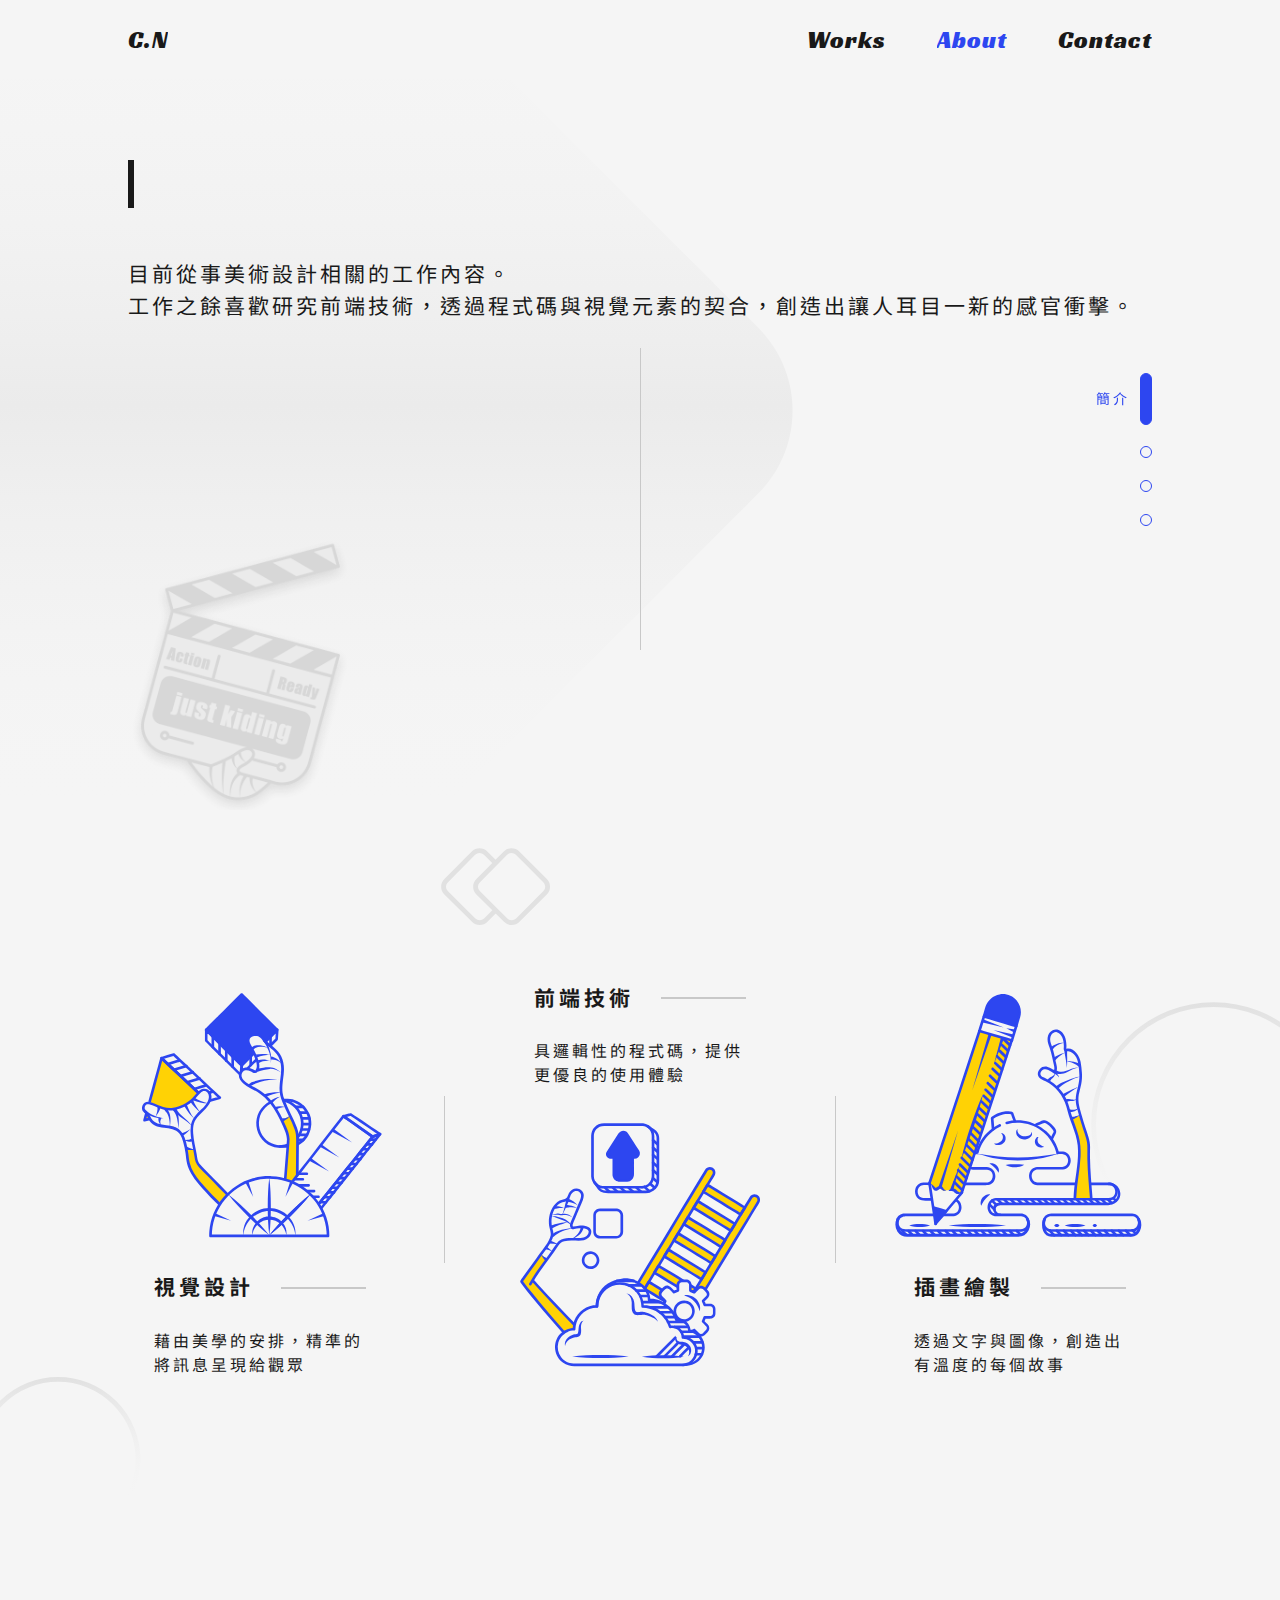
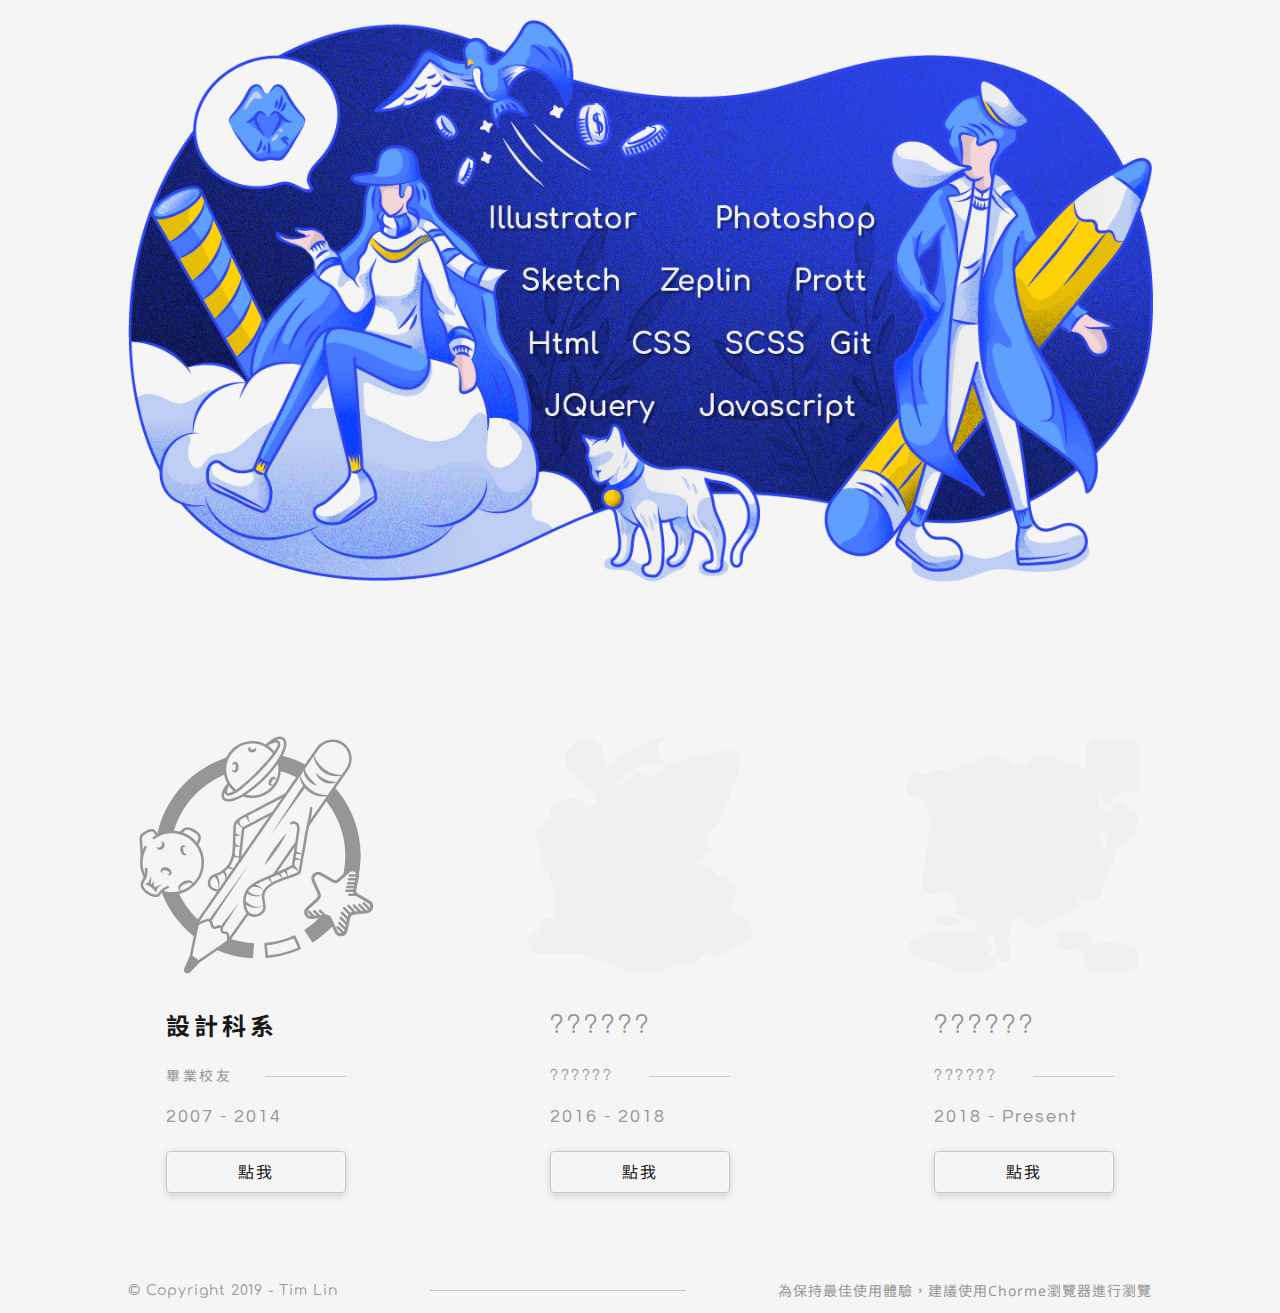
==== commit b8098c71: "works" ====
--- a/about.html
+++ b/about.html
@@ -14,6 +14,14 @@
     <script src="js/contact.js"></script>
     <script src="js/alertlanguage.js"></script>
     <script src="js/language.js"></script>
+    <script async src="https://www.googletagmanager.com/gtag/js?id=UA-174005429-1"></script>
+    <script>
+        window.dataLayer = window.dataLayer || [];
+        function gtag() { dataLayer.push(arguments); }
+        gtag('js', new Date());
+
+        gtag('config', 'UA-174005429-1');
+    </script>
 </head>
 
 <body>
@@ -21,7 +29,7 @@
         <ul>
             <li><a href="index.html">C.N</a></li>
             <li><a href="portfolio.html">Works</a></li>
-            <li><a href="#" class="lan-btn active" data-name="chinese">About/en</a></li>
+            <li><a href="about.html" class="lan-btn active" data-name="chinese">About</a></li>
             <li><a href="" class="contact-btn">Contact</a></li>
         </ul>
     </header>
--- a/css/style.css
+++ b/css/style.css
@@ -1,4 +1,4 @@
-@import url("https://fonts.googleapis.com/css?family=Noto+Sans+TC&display=swap");
+@import url("https://fonts.googleapis.com/css2?family=Noto+Sans+HK:wght@100;300;400;500;700;900&family=Noto+Sans+JP:wght@100;300;400;500;700;900&family=Noto+Sans+KR:wght@300;400;500;700;900&family=Noto+Sans+SC:wght@100;300;400;500;700;900&family=Noto+Sans+TC:wght@100;300;400;500;700;900&family=Noto+Sans:ital,wght@0,400;0,700;1,400;1,700&display=swap");
 @import url("https://fonts.googleapis.com/css?family=Comfortaa&display=swap");
 @import url("https://fonts.googleapis.com/css?family=Questrial&display=swap");
 @import url("https://fonts.googleapis.com/css2?family=Racing+Sans+One&display=swap");
@@ -335,10 +335,6 @@
   background: #869791;
 }
 
-* {
-  font-family: 'Noto Sans TC', 'Microsoft JhengHei', 'Arial', 'Helvetica', 'sans-serif';
-}
-
 @-webkit-keyframes bounce {
   from, 20%, 53%, 80%, to {
     -webkit-transform: translate3d(0, 0, 0);
@@ -4040,8 +4036,8 @@
 }
 
 * {
-  font-family: 'Noto Sans TC','Microsoft JhengHei', serif, sans-serif, cursive, fantasy, monospace;
-  color: #505050;
+  font-family: 'Noto Sans','Noto Sans HK','Noto Sans JP','Noto Sans KR','Noto Sans SC','Noto Sans TC','Microsoft JhengHei', serif, sans-serif, cursive, fantasy, monospace;
+  color: #191919;
 }
 
 ::-moz-selection {
@@ -4264,18 +4260,6 @@
   position: relative;
 }
 
-.title img {
-  position: absolute;
-  top: 0;
-  left: 0;
-  right: 0;
-  bottom: 0;
-  margin: auto;
-  width: 100%;
-  -webkit-transition: 0.1s linear;
-  transition: 0.1s linear;
-}
-
 .title .title-area {
   text-align: center;
 }
@@ -4368,323 +4352,278 @@
           animation: title-other-line 1.5s 1s linear forwards;
 }
 
-.title .mouse {
-  position: fixed;
-  top: none;
+.title video {
+  position: absolute;
+  top: 0;
   left: 0;
   right: 0;
-  bottom: 7.5%;
+  bottom: 0;
   margin: auto;
-  height: 40px;
-  width: 25px;
-  border: 2px solid #191919;
-  border-radius: 20px;
-  -webkit-transition: 0.5s linear;
-  transition: 0.5s linear;
-  visibility: visible;
-  z-index: 99999;
-  cursor: pointer;
-}
-
-.title .mouse:after {
-  position: absolute;
-  top: 5px;
-  left: 0;
-  right: 0;
-  bottom: none;
-  margin: auto;
-  content: "";
-  height: 8px;
-  width: 2px;
-  border-radius: 2px;
-  background-color: #191919;
-  -webkit-animation: scrollmove 1s linear infinite;
-          animation: scrollmove 1s linear infinite;
-}
-
-@-webkit-keyframes scrollmove {
-  0% {
-    -webkit-transform: translateY(0);
-            transform: translateY(0);
-  }
-  100% {
-    -webkit-transform: translateY(8px);
-            transform: translateY(8px);
-  }
-}
-
-@keyframes scrollmove {
-  0% {
-    -webkit-transform: translateY(0);
-            transform: translateY(0);
-  }
-  100% {
-    -webkit-transform: translateY(8px);
-            transform: translateY(8px);
-  }
+  height: 120%;
+  z-index: -99;
 }
 
 @-webkit-keyframes glitch-anim1 {
   0% {
-    clip: rect(45px, 9999px, 153px, 0);
+    clip: rect(53px, 9999px, 74px, 0);
   }
   5% {
-    clip: rect(67px, 9999px, 139px, 0);
+    clip: rect(29px, 9999px, 199px, 0);
   }
   10% {
-    clip: rect(62px, 9999px, 65px, 0);
+    clip: rect(2px, 9999px, 101px, 0);
   }
   15% {
-    clip: rect(43px, 9999px, 177px, 0);
+    clip: rect(5px, 9999px, 97px, 0);
   }
   20% {
-    clip: rect(83px, 9999px, 141px, 0);
+    clip: rect(35px, 9999px, 13px, 0);
   }
   25% {
-    clip: rect(83px, 9999px, 153px, 0);
+    clip: rect(10px, 9999px, 61px, 0);
   }
   30% {
-    clip: rect(43px, 9999px, 111px, 0);
+    clip: rect(21px, 9999px, 9px, 0);
   }
   35% {
-    clip: rect(60px, 9999px, 74px, 0);
+    clip: rect(16px, 9999px, 62px, 0);
   }
   40% {
-    clip: rect(94px, 9999px, 130px, 0);
+    clip: rect(3px, 9999px, 143px, 0);
   }
   45% {
-    clip: rect(99px, 9999px, 10px, 0);
+    clip: rect(83px, 9999px, 120px, 0);
   }
   50% {
-    clip: rect(12px, 9999px, 21px, 0);
+    clip: rect(88px, 9999px, 37px, 0);
   }
   55% {
-    clip: rect(81px, 9999px, 19px, 0);
+    clip: rect(29px, 9999px, 126px, 0);
   }
   60% {
-    clip: rect(51px, 9999px, 151px, 0);
+    clip: rect(22px, 9999px, 112px, 0);
   }
   65% {
-    clip: rect(4px, 9999px, 124px, 0);
+    clip: rect(57px, 9999px, 87px, 0);
   }
   70% {
-    clip: rect(95px, 9999px, 198px, 0);
+    clip: rect(10px, 9999px, 122px, 0);
   }
   75% {
-    clip: rect(93px, 9999px, 156px, 0);
+    clip: rect(75px, 9999px, 82px, 0);
   }
   80% {
-    clip: rect(64px, 9999px, 151px, 0);
+    clip: rect(80px, 9999px, 142px, 0);
   }
   85% {
-    clip: rect(53px, 9999px, 50px, 0);
+    clip: rect(43px, 9999px, 43px, 0);
   }
   90% {
-    clip: rect(15px, 9999px, 66px, 0);
+    clip: rect(41px, 9999px, 107px, 0);
   }
   95% {
-    clip: rect(6px, 9999px, 112px, 0);
+    clip: rect(36px, 9999px, 22px, 0);
   }
   100% {
-    clip: rect(73px, 9999px, 148px, 0);
+    clip: rect(100px, 9999px, 170px, 0);
   }
 }
 
 @keyframes glitch-anim1 {
   0% {
-    clip: rect(45px, 9999px, 153px, 0);
+    clip: rect(53px, 9999px, 74px, 0);
   }
   5% {
-    clip: rect(67px, 9999px, 139px, 0);
+    clip: rect(29px, 9999px, 199px, 0);
   }
   10% {
-    clip: rect(62px, 9999px, 65px, 0);
+    clip: rect(2px, 9999px, 101px, 0);
   }
   15% {
-    clip: rect(43px, 9999px, 177px, 0);
+    clip: rect(5px, 9999px, 97px, 0);
   }
   20% {
-    clip: rect(83px, 9999px, 141px, 0);
+    clip: rect(35px, 9999px, 13px, 0);
   }
   25% {
-    clip: rect(83px, 9999px, 153px, 0);
+    clip: rect(10px, 9999px, 61px, 0);
   }
   30% {
-    clip: rect(43px, 9999px, 111px, 0);
+    clip: rect(21px, 9999px, 9px, 0);
   }
   35% {
-    clip: rect(60px, 9999px, 74px, 0);
+    clip: rect(16px, 9999px, 62px, 0);
   }
   40% {
-    clip: rect(94px, 9999px, 130px, 0);
+    clip: rect(3px, 9999px, 143px, 0);
   }
   45% {
-    clip: rect(99px, 9999px, 10px, 0);
+    clip: rect(83px, 9999px, 120px, 0);
   }
   50% {
-    clip: rect(12px, 9999px, 21px, 0);
+    clip: rect(88px, 9999px, 37px, 0);
   }
   55% {
-    clip: rect(81px, 9999px, 19px, 0);
+    clip: rect(29px, 9999px, 126px, 0);
   }
   60% {
-    clip: rect(51px, 9999px, 151px, 0);
+    clip: rect(22px, 9999px, 112px, 0);
   }
   65% {
-    clip: rect(4px, 9999px, 124px, 0);
+    clip: rect(57px, 9999px, 87px, 0);
   }
   70% {
-    clip: rect(95px, 9999px, 198px, 0);
+    clip: rect(10px, 9999px, 122px, 0);
   }
   75% {
-    clip: rect(93px, 9999px, 156px, 0);
+    clip: rect(75px, 9999px, 82px, 0);
   }
   80% {
-    clip: rect(64px, 9999px, 151px, 0);
+    clip: rect(80px, 9999px, 142px, 0);
   }
   85% {
-    clip: rect(53px, 9999px, 50px, 0);
+    clip: rect(43px, 9999px, 43px, 0);
   }
   90% {
-    clip: rect(15px, 9999px, 66px, 0);
+    clip: rect(41px, 9999px, 107px, 0);
   }
   95% {
-    clip: rect(6px, 9999px, 112px, 0);
+    clip: rect(36px, 9999px, 22px, 0);
   }
   100% {
-    clip: rect(73px, 9999px, 148px, 0);
+    clip: rect(100px, 9999px, 170px, 0);
   }
 }
 
 @-webkit-keyframes glitch-anim2 {
   0% {
-    clip: rect(49px, 9999px, 72px, 0);
+    clip: rect(60px, 9999px, 126px, 0);
   }
   5% {
-    clip: rect(27px, 9999px, 139px, 0);
+    clip: rect(61px, 9999px, 76px, 0);
   }
   10% {
-    clip: rect(25px, 9999px, 52px, 0);
+    clip: rect(53px, 9999px, 177px, 0);
   }
   15% {
-    clip: rect(31px, 9999px, 33px, 0);
+    clip: rect(91px, 9999px, 137px, 0);
   }
   20% {
-    clip: rect(54px, 9999px, 70px, 0);
+    clip: rect(57px, 9999px, 2px, 0);
   }
   25% {
-    clip: rect(1px, 9999px, 147px, 0);
+    clip: rect(25px, 9999px, 38px, 0);
   }
   30% {
-    clip: rect(38px, 9999px, 78px, 0);
+    clip: rect(72px, 9999px, 59px, 0);
   }
   35% {
-    clip: rect(92px, 9999px, 173px, 0);
+    clip: rect(93px, 9999px, 44px, 0);
   }
   40% {
-    clip: rect(17px, 9999px, 13px, 0);
+    clip: rect(92px, 9999px, 115px, 0);
   }
   45% {
-    clip: rect(32px, 9999px, 135px, 0);
+    clip: rect(23px, 9999px, 123px, 0);
   }
   50% {
-    clip: rect(18px, 9999px, 144px, 0);
+    clip: rect(36px, 9999px, 17px, 0);
   }
   55% {
-    clip: rect(47px, 9999px, 51px, 0);
+    clip: rect(17px, 9999px, 71px, 0);
   }
   60% {
-    clip: rect(24px, 9999px, 33px, 0);
+    clip: rect(35px, 9999px, 72px, 0);
   }
   65% {
-    clip: rect(26px, 9999px, 38px, 0);
+    clip: rect(83px, 9999px, 9px, 0);
   }
   70% {
-    clip: rect(35px, 9999px, 197px, 0);
+    clip: rect(99px, 9999px, 57px, 0);
   }
   75% {
-    clip: rect(6px, 9999px, 85px, 0);
+    clip: rect(85px, 9999px, 73px, 0);
   }
   80% {
-    clip: rect(21px, 9999px, 149px, 0);
+    clip: rect(87px, 9999px, 42px, 0);
   }
   85% {
-    clip: rect(7px, 9999px, 171px, 0);
+    clip: rect(14px, 9999px, 139px, 0);
   }
   90% {
-    clip: rect(51px, 9999px, 164px, 0);
+    clip: rect(30px, 9999px, 36px, 0);
   }
   95% {
-    clip: rect(57px, 9999px, 198px, 0);
+    clip: rect(39px, 9999px, 180px, 0);
   }
   100% {
-    clip: rect(49px, 9999px, 115px, 0);
+    clip: rect(81px, 9999px, 17px, 0);
   }
 }
 
 @keyframes glitch-anim2 {
   0% {
-    clip: rect(49px, 9999px, 72px, 0);
+    clip: rect(60px, 9999px, 126px, 0);
   }
   5% {
-    clip: rect(27px, 9999px, 139px, 0);
+    clip: rect(61px, 9999px, 76px, 0);
   }
   10% {
-    clip: rect(25px, 9999px, 52px, 0);
+    clip: rect(53px, 9999px, 177px, 0);
   }
   15% {
-    clip: rect(31px, 9999px, 33px, 0);
+    clip: rect(91px, 9999px, 137px, 0);
   }
   20% {
-    clip: rect(54px, 9999px, 70px, 0);
+    clip: rect(57px, 9999px, 2px, 0);
   }
   25% {
-    clip: rect(1px, 9999px, 147px, 0);
+    clip: rect(25px, 9999px, 38px, 0);
   }
   30% {
-    clip: rect(38px, 9999px, 78px, 0);
+    clip: rect(72px, 9999px, 59px, 0);
   }
   35% {
-    clip: rect(92px, 9999px, 173px, 0);
+    clip: rect(93px, 9999px, 44px, 0);
   }
   40% {
-    clip: rect(17px, 9999px, 13px, 0);
+    clip: rect(92px, 9999px, 115px, 0);
   }
   45% {
-    clip: rect(32px, 9999px, 135px, 0);
+    clip: rect(23px, 9999px, 123px, 0);
   }
   50% {
-    clip: rect(18px, 9999px, 144px, 0);
+    clip: rect(36px, 9999px, 17px, 0);
   }
   55% {
-    clip: rect(47px, 9999px, 51px, 0);
+    clip: rect(17px, 9999px, 71px, 0);
   }
   60% {
-    clip: rect(24px, 9999px, 33px, 0);
+    clip: rect(35px, 9999px, 72px, 0);
   }
   65% {
-    clip: rect(26px, 9999px, 38px, 0);
+    clip: rect(83px, 9999px, 9px, 0);
   }
   70% {
-    clip: rect(35px, 9999px, 197px, 0);
+    clip: rect(99px, 9999px, 57px, 0);
   }
   75% {
-    clip: rect(6px, 9999px, 85px, 0);
+    clip: rect(85px, 9999px, 73px, 0);
   }
   80% {
-    clip: rect(21px, 9999px, 149px, 0);
+    clip: rect(87px, 9999px, 42px, 0);
   }
   85% {
-    clip: rect(7px, 9999px, 171px, 0);
+    clip: rect(14px, 9999px, 139px, 0);
   }
   90% {
-    clip: rect(51px, 9999px, 164px, 0);
+    clip: rect(30px, 9999px, 36px, 0);
   }
   95% {
-    clip: rect(57px, 9999px, 198px, 0);
+    clip: rect(39px, 9999px, 180px, 0);
   }
   100% {
-    clip: rect(49px, 9999px, 115px, 0);
+    clip: rect(81px, 9999px, 17px, 0);
   }
 }
 
@@ -4835,13 +4774,7 @@
   margin-bottom: 2.5%;
   height: 100%;
   width: 100%;
-  background-color: #e9e9e9;
   position: relative;
-  background-position: center center;
-  background-size: contain;
-  background-repeat: no-repeat;
-  -webkit-transition: background 0.25s linear;
-  transition: background 0.25s linear;
 }
 
 .works .works-list .works-list-img .works-list-img-area .works-list-img-area-work {
@@ -4853,7 +4786,7 @@
   margin: auto;
   height: 100%;
   width: 100%;
-  background-color: #e9e9e9;
+  background-color: #ebebeb;
   background-position: center center;
   background-size: contain;
   background-repeat: no-repeat;
@@ -4862,83 +4795,83 @@
 }
 
 .works .works-list .works-list-img .works-list-img-area .bookset-color {
-  background-image: url(../image/bookset-color-l.png);
+  background-image: url(../image/bookset-color.jpg);
 }
 
 .works .works-list .works-list-img .works-list-img-area .bookset-gray {
-  background-image: url(../image/bookset-gray-l.png);
+  background-image: url(../image/bookset-gray.jpg);
 }
 
 .works .works-list .works-list-img .works-list-img-area .artistweb-color {
-  background-image: url(../image/artistweb-color-l.png);
+  background-image: url(../image/artistweb-color.jpg);
 }
 
 .works .works-list .works-list-img .works-list-img-area .artistweb-gray {
-  background-image: url(../image/artistweb-gray-l.png);
+  background-image: url(../image/artistweb-gray.jpg);
 }
 
 .works .works-list .works-list-img .works-list-img-area .rebuild-color {
-  background-image: url(../image/rebuild-color-l.png);
+  background-image: url(../image/rebuild-color.jpg);
 }
 
 .works .works-list .works-list-img .works-list-img-area .rebuild-gray {
-  background-image: url(../image/rebuild-gray-l.png);
+  background-image: url(../image/rebuild-gray.jpg);
 }
 
 .works .works-list .works-list-img .works-list-img-area .airitiweb-color {
-  background-image: url(../image/airitiweb-color-l.png);
+  background-image: url(../image/airitiweb-color.jpg);
 }
 
 .works .works-list .works-list-img .works-list-img-area .airitiweb-gray {
-  background-image: url(../image/airitiweb-gray-l.png);
+  background-image: url(../image/airitiweb-gray.jpg);
 }
 
 .works .works-list .works-list-img .works-list-img-area .productdm-color {
-  background-image: url(../image/productdm-color-l.png);
+  background-image: url(../image/productdm-color.jpg);
 }
 
 .works .works-list .works-list-img .works-list-img-area .productdm-gray {
-  background-image: url(../image/productdm-gray-l.png);
+  background-image: url(../image/productdm-gray.jpg);
 }
 
 .works .works-list .works-list-img .works-list-img-area .crazyrunningweb-color {
-  background-image: url(../image/crazyrunningweb-color-l.png);
+  background-image: url(../image/crazyrunningweb-color.jpg);
 }
 
 .works .works-list .works-list-img .works-list-img-area .crazyrunningweb-gray {
-  background-image: url(../image/crazyrunningweb-gray-l.png);
+  background-image: url(../image/crazyrunningweb-gray.jpg);
 }
 
 .works .works-list .works-list-img .works-list-img-area .handbook-color {
-  background-image: url(../image/handbook-color-l.png);
+  background-image: url(../image/handbook-color.jpg);
 }
 
 .works .works-list .works-list-img .works-list-img-area .handbook-gray {
-  background-image: url(../image/handbook-gray-l.png);
+  background-image: url(../image/handbook-gray.jpg);
 }
 
 .works .works-list .works-list-img .works-list-img-area .translation-color {
-  background-image: url(../image/translation-color-l.png);
+  background-image: url(../image/translation-color.jpg);
 }
 
 .works .works-list .works-list-img .works-list-img-area .translation-gray {
-  background-image: url(../image/translation-gray-l.png);
+  background-image: url(../image/translation-gray.jpg);
 }
 
 .works .works-list .works-list-img .works-list-img-area .eventvision-color {
-  background-image: url(../image/eventvision-color-l.png);
+  background-image: url(../image/eventvision-color.jpg);
 }
 
 .works .works-list .works-list-img .works-list-img-area .eventvision-gray {
-  background-image: url(../image/eventvision-gray-l.png);
+  background-image: url(../image/eventvision-gray.jpg);
 }
 
 .works .works-list .works-list-img .works-list-img-area .update-color {
-  background-image: url(../image/update-color-l.png);
+  background-image: url(../image/update-color.jpg);
 }
 
 .works .works-list .works-list-img .works-list-img-area .update-gray {
-  background-image: url(../image/update-gray-l.png);
+  background-image: url(../image/update-gray.jpg);
 }
 
 .works .works-list .works-list-img .works-list-img-area .works-list-img-area-tag {
@@ -5079,10 +5012,6 @@
   margin-right: 2.5%;
 }
 
-.works .works-list:hover .works-list-img-area {
-  background-color: #dddddd;
-}
-
 .works .works-list:hover .works-list-img .works-list-img-area-tag-more p {
   color: whitesmoke;
 }
@@ -5141,21 +5070,21 @@
   font-size: 60px;
   letter-spacing: 20px;
   white-space: nowrap;
-  color: #505050;
+  color: #191919;
   overflow: hidden;
   font-weight: bold;
 }
 
 .about .about-title-ch .about-title-one {
   width: 0;
-  border-right: 6px solid #505050;
+  border-right: 6px solid #191919;
   -webkit-animation-fill-mode: forwards;
           animation-fill-mode: forwards;
 }
 
 .about .about-title-ch .about-title-two {
   width: 0;
-  border-right: 0px solid #505050;
+  border-right: 0px solid #191919;
   -webkit-animation-fill-mode: forwards;
           animation-fill-mode: forwards;
 }
@@ -5177,10 +5106,10 @@
   font-size: 60px;
   letter-spacing: 20px;
   white-space: nowrap;
-  color: #505050;
+  color: #191919;
   overflow: hidden;
   font-family: 'Comfortaa', cursive;
-  border-right: 6px solid #505050;
+  border-right: 6px solid #191919;
   -webkit-animation: border-show 0.75s steps(1) infinite;
           animation: border-show 0.75s steps(1) infinite;
   -webkit-animation-fill-mode: forwards;
@@ -5196,7 +5125,7 @@
 }
 
 .about h2, .about p {
-  color: #505050;
+  color: #191919;
 }
 
 .about .about-line {
@@ -5276,43 +5205,43 @@
 
 @-webkit-keyframes border-show-one-ch {
   0% {
-    border-right: 6px solid #505050;
+    border-right: 6px solid #191919;
   }
   50% {
     border-right: 6px solid transparent;
   }
   100% {
-    border-right: 6px solid #505050;
+    border-right: 6px solid #191919;
   }
 }
 
 @keyframes border-show-one-ch {
   0% {
-    border-right: 6px solid #505050;
+    border-right: 6px solid #191919;
   }
   50% {
     border-right: 6px solid transparent;
   }
   100% {
-    border-right: 6px solid #505050;
+    border-right: 6px solid #191919;
   }
 }
 
 @-webkit-keyframes border-hide-one-ch {
   0% {
-    border-right: 6px solid #505050;
+    border-right: 6px solid #191919;
   }
   100% {
-    border-right: 0px solid #505050;
+    border-right: 0px solid #191919;
   }
 }
 
 @keyframes border-hide-one-ch {
   0% {
-    border-right: 6px solid #505050;
+    border-right: 6px solid #191919;
   }
   100% {
-    border-right: 0px solid #505050;
+    border-right: 0px solid #191919;
   }
 }
 
@@ -5351,73 +5280,73 @@
 
 @-webkit-keyframes border-bg-two {
   0% {
-    border-right: 0px solid #505050;
+    border-right: 0px solid #191919;
   }
   99% {
-    border-right: 0px solid #505050;
+    border-right: 0px solid #191919;
   }
   100% {
-    border-right: 6px solid #505050;
+    border-right: 6px solid #191919;
   }
 }
 
 @keyframes border-bg-two {
   0% {
-    border-right: 0px solid #505050;
+    border-right: 0px solid #191919;
   }
   99% {
-    border-right: 0px solid #505050;
+    border-right: 0px solid #191919;
   }
   100% {
-    border-right: 6px solid #505050;
+    border-right: 6px solid #191919;
   }
 }
 
 @-webkit-keyframes border-show-two {
   0% {
-    border-right: 6px solid #505050;
+    border-right: 6px solid #191919;
   }
   50% {
     border-right: 6px solid transparent;
   }
   100% {
-    border-right: 6px solid #505050;
+    border-right: 6px solid #191919;
   }
 }
 
 @keyframes border-show-two {
   0% {
-    border-right: 6px solid #505050;
+    border-right: 6px solid #191919;
   }
   50% {
     border-right: 6px solid transparent;
   }
   100% {
-    border-right: 6px solid #505050;
+    border-right: 6px solid #191919;
   }
 }
 
 @-webkit-keyframes border-show {
   0% {
-    border-right: 4px solid #505050;
+    border-right: 4px solid #191919;
   }
   50% {
     border-right: 4px solid transparent;
   }
   100% {
-    border-right: 4px solid #505050;
+    border-right: 4px solid #191919;
   }
 }
 
 @keyframes border-show {
   0% {
-    border-right: 4px solid #505050;
+    border-right: 4px solid #191919;
   }
   50% {
     border-right: 4px solid transparent;
   }
   100% {
-    border-right: 4px solid #505050;
+    border-right: 4px solid #191919;
   }
 }
 
@@ -5640,7 +5569,7 @@
   font-size: 18px;
   line-height: 27px;
   letter-spacing: 3px;
-  color: #505050;
+  color: #191919;
 }
 
 .expertise .expertise-area .expertise-area-img, .expertise .expertise-area h3, .expertise .expertise-area p {
@@ -5999,7 +5928,7 @@
 
 .works-content .works-content-list li a span {
   display: block;
-  color: #787878;
+  color: #262626;
 }
 
 .works-content .works-content-list li a span:first-child {
@@ -6171,7 +6100,7 @@
   margin-top: 7.5%;
   padding-bottom: 7.5%;
   line-height: 24px;
-  color: #505050;
+  color: #191919;
   border-bottom: 1px solid #c8c8c8;
 }
 
@@ -6185,6 +6114,8 @@
 .works-content .works-content-area p a {
   margin-left: auto;
   margin-right: auto;
+  margin-top: 5%;
+  margin-bottom: 2.5%;
   padding-left: 5px;
   padding-right: 5px;
   padding-top: 5px;
@@ -6514,50 +6445,6 @@
   line-height: 24px;
 }
 
-.updateing {
-  position: fixed;
-  top: 0;
-  left: 0;
-  right: 0;
-  bottom: 0;
-  margin: auto;
-  background-color: rgba(245, 245, 245, 0.8);
-  z-index: 9999;
-  display: none;
-}
-
-.updateing .updateing-alert {
-  position: fixed;
-  top: 0;
-  left: 0;
-  right: 0;
-  bottom: 0;
-  margin: auto;
-  height: 200px;
-  width: 250px;
-  background-color: whitesmoke;
-  -webkit-box-shadow: 0px 0px 10px #c8c8c8;
-          box-shadow: 0px 0px 10px #c8c8c8;
-  border-radius: 10px;
-}
-
-.updateing .updateing-alert p {
-  margin-top: 60px;
-  font-size: 16px;
-  line-height: 24px;
-  letter-spacing: 1px;
-  text-align: center;
-}
-
-.updateing .updateing-alert span {
-  margin-top: 24px;
-  color: #969696;
-  font-size: 14px;
-  letter-spacing: 1px;
-  display: block;
-  text-align: center;
-}
-
 @media (max-width: 1440px) {
   .title .title-area .glitch {
     position: relative;
@@ -6689,40 +6576,40 @@
   }
   @-webkit-keyframes border-show-one-ch {
     0% {
-      border-right: 4px solid #505050;
+      border-right: 4px solid #191919;
     }
     50% {
       border-right: 4px solid transparent;
     }
     100% {
-      border-right: 4px solid #505050;
+      border-right: 4px solid #191919;
     }
   }
   @keyframes border-show-one-ch {
     0% {
-      border-right: 4px solid #505050;
+      border-right: 4px solid #191919;
     }
     50% {
       border-right: 4px solid transparent;
     }
     100% {
-      border-right: 4px solid #505050;
+      border-right: 4px solid #191919;
     }
   }
   @-webkit-keyframes border-hide-one-ch {
     0% {
-      border-right: 4px solid #505050;
-    }
-    100% {
-      border-right: 0px solid #505050;
+      border-right: 4px solid #191919;
+    }
+    100% {
+      border-right: 0px solid #191919;
     }
   }
   @keyframes border-hide-one-ch {
     0% {
-      border-right: 4px solid #505050;
-    }
-    100% {
-      border-right: 0px solid #505050;
+      border-right: 4px solid #191919;
+    }
+    100% {
+      border-right: 0px solid #191919;
     }
   }
   @-webkit-keyframes typing-show-two-ch {
@@ -6753,68 +6640,68 @@
   }
   @-webkit-keyframes border-bg-two {
     0% {
-      border-right: 0px solid #505050;
+      border-right: 0px solid #191919;
     }
     99% {
-      border-right: 0px solid #505050;
-    }
-    100% {
-      border-right: 4px solid #505050;
+      border-right: 0px solid #191919;
+    }
+    100% {
+      border-right: 4px solid #191919;
     }
   }
   @keyframes border-bg-two {
     0% {
-      border-right: 0px solid #505050;
+      border-right: 0px solid #191919;
     }
     99% {
-      border-right: 0px solid #505050;
-    }
-    100% {
-      border-right: 4px solid #505050;
+      border-right: 0px solid #191919;
+    }
+    100% {
+      border-right: 4px solid #191919;
     }
   }
   @-webkit-keyframes border-show-two {
     0% {
-      border-right: 4px solid #505050;
+      border-right: 4px solid #191919;
     }
     50% {
       border-right: 4px solid transparent;
     }
     100% {
-      border-right: 4px solid #505050;
+      border-right: 4px solid #191919;
     }
   }
   @keyframes border-show-two {
     0% {
-      border-right: 4px solid #505050;
+      border-right: 4px solid #191919;
     }
     50% {
       border-right: 4px solid transparent;
     }
     100% {
-      border-right: 4px solid #505050;
+      border-right: 4px solid #191919;
     }
   }
   @-webkit-keyframes border-show {
     0% {
-      border-right: 4px solid #505050;
+      border-right: 4px solid #191919;
     }
     50% {
       border-right: 4px solid transparent;
     }
     100% {
-      border-right: 4px solid #505050;
+      border-right: 4px solid #191919;
     }
   }
   @keyframes border-show {
     0% {
-      border-right: 4px solid #505050;
+      border-right: 4px solid #191919;
     }
     50% {
       border-right: 4px solid transparent;
     }
     100% {
-      border-right: 4px solid #505050;
+      border-right: 4px solid #191919;
     }
   }
   #expertise {
@@ -6973,12 +6860,6 @@
   }
   header ul li:last-child {
     margin-left: 5%;
-  }
-  .title {
-    background-image: url(../image/title-bg-m.svg);
-    background-size: cover;
-    background-repeat: no-repeat;
-    background-position: center center;
   }
   .title .title-action-line, .title .title-action {
     display: none;
@@ -7301,67 +7182,7 @@
   header ul li:last-child {
     margin-left: auto;
   }
-  .works .works-list .works-list-img .works-list-img-area .bookset-color {
-    background-image: url(../image/bookset-color-m.jpg);
-  }
-  .works .works-list .works-list-img .works-list-img-area .bookset-gray {
-    background-image: url(../image/bookset-gray-m.jpg);
-  }
-  .works .works-list .works-list-img .works-list-img-area .artistweb-color {
-    background-image: url(../image/artistweb-color-m.jpg);
-  }
-  .works .works-list .works-list-img .works-list-img-area .artistweb-gray {
-    background-image: url(../image/artistweb-gray-m.jpg);
-  }
-  .works .works-list .works-list-img .works-list-img-area .rebuild-color {
-    background-image: url(../image/rebuild-color-m.jpg);
-  }
-  .works .works-list .works-list-img .works-list-img-area .rebuild-gray {
-    background-image: url(../image/rebuild-gray-m.jpg);
-  }
-  .works .works-list .works-list-img .works-list-img-area .airitiweb-color {
-    background-image: url(../image/airitiweb-color-m.jpg);
-  }
-  .works .works-list .works-list-img .works-list-img-area .airitiweb-gray {
-    background-image: url(../image/airitiweb-gray-m.jpg);
-  }
-  .works .works-list .works-list-img .works-list-img-area .productdm-color {
-    background-image: url(../image/productdm-color-m.jpg);
-  }
-  .works .works-list .works-list-img .works-list-img-area .productdm-gray {
-    background-image: url(../image/productdm-gray-m.jpg);
-  }
-  .works .works-list .works-list-img .works-list-img-area .crazyrunningweb-color {
-    background-image: url(../image/crazyrunningweb-color-m.jpg);
-  }
-  .works .works-list .works-list-img .works-list-img-area .crazyrunningweb-gray {
-    background-image: url(../image/crazyrunningweb-gray-m.jpg);
-  }
-  .works .works-list .works-list-img .works-list-img-area .handbook-color {
-    background-image: url(../image/handbook-color-m.jpg);
-  }
-  .works .works-list .works-list-img .works-list-img-area .handbook-gray {
-    background-image: url(../image/handbook-gray-m.jpg);
-  }
-  .works .works-list .works-list-img .works-list-img-area .translation-color {
-    background-image: url(../image/translation-color-m.jpg);
-  }
-  .works .works-list .works-list-img .works-list-img-area .translation-gray {
-    background-image: url(../image/translation-gray-m.jpg);
-  }
-  .works .works-list .works-list-img .works-list-img-area .eventvision-color {
-    background-image: url(../image/eventvision-color-m.jpg);
-  }
-  .works .works-list .works-list-img .works-list-img-area .eventvision-gray {
-    background-image: url(../image/eventvision-gray-m.jpg);
-  }
-  .works .works-list .works-list-img .works-list-img-area .update-color {
-    background-image: url(../image/update-color-m.jpg);
-  }
-  .works .works-list .works-list-img .works-list-img-area .update-gray {
-    background-image: url(../image/update-gray-m.jpg);
-  }
-  .works .works-list:first-child .works-list-img .works-list-img-area div:nth-child(2) {
+  .works .works-list:first-child .works-list-img .works-list-img-area > div:nth-child(2) {
     display: none;
   }
   .works-content {
@@ -7408,6 +7229,12 @@
     padding-bottom: 7.5%;
     line-height: 24px;
   }
+  .works-content .works-content-area p a {
+    padding-top: 10px;
+    padding-bottom: 10px;
+    width: 100%;
+    border-radius: 5px;
+  }
   #about {
     background-position: 55% center;
   }
@@ -7476,40 +7303,40 @@
   }
   @-webkit-keyframes border-show-one-ch {
     0% {
-      border-right: 4px solid #505050;
+      border-right: 4px solid #191919;
     }
     50% {
       border-right: 4px solid transparent;
     }
     100% {
-      border-right: 4px solid #505050;
+      border-right: 4px solid #191919;
     }
   }
   @keyframes border-show-one-ch {
     0% {
-      border-right: 4px solid #505050;
+      border-right: 4px solid #191919;
     }
     50% {
       border-right: 4px solid transparent;
     }
     100% {
-      border-right: 4px solid #505050;
+      border-right: 4px solid #191919;
     }
   }
   @-webkit-keyframes border-hide-one-ch {
     0% {
-      border-right: 4px solid #505050;
-    }
-    100% {
-      border-right: 0px solid #505050;
+      border-right: 4px solid #191919;
+    }
+    100% {
+      border-right: 0px solid #191919;
     }
   }
   @keyframes border-hide-one-ch {
     0% {
-      border-right: 4px solid #505050;
-    }
-    100% {
-      border-right: 0px solid #505050;
+      border-right: 4px solid #191919;
+    }
+    100% {
+      border-right: 0px solid #191919;
     }
   }
   @-webkit-keyframes typing-show-two-ch {
@@ -7540,68 +7367,68 @@
   }
   @-webkit-keyframes border-bg-two {
     0% {
-      border-right: 0px solid #505050;
+      border-right: 0px solid #191919;
     }
     99% {
-      border-right: 0px solid #505050;
-    }
-    100% {
-      border-right: 4px solid #505050;
+      border-right: 0px solid #191919;
+    }
+    100% {
+      border-right: 4px solid #191919;
     }
   }
   @keyframes border-bg-two {
     0% {
-      border-right: 0px solid #505050;
+      border-right: 0px solid #191919;
     }
     99% {
-      border-right: 0px solid #505050;
-    }
-    100% {
-      border-right: 4px solid #505050;
+      border-right: 0px solid #191919;
+    }
+    100% {
+      border-right: 4px solid #191919;
     }
   }
   @-webkit-keyframes border-show-two {
     0% {
-      border-right: 4px solid #505050;
+      border-right: 4px solid #191919;
     }
     50% {
       border-right: 4px solid transparent;
     }
     100% {
-      border-right: 4px solid #505050;
+      border-right: 4px solid #191919;
     }
   }
   @keyframes border-show-two {
     0% {
-      border-right: 4px solid #505050;
+      border-right: 4px solid #191919;
     }
     50% {
       border-right: 4px solid transparent;
     }
     100% {
-      border-right: 4px solid #505050;
+      border-right: 4px solid #191919;
     }
   }
   @-webkit-keyframes border-show {
     0% {
-      border-right: 4px solid #505050;
+      border-right: 4px solid #191919;
     }
     50% {
       border-right: 4px solid transparent;
     }
     100% {
-      border-right: 4px solid #505050;
+      border-right: 4px solid #191919;
     }
   }
   @keyframes border-show {
     0% {
-      border-right: 4px solid #505050;
+      border-right: 4px solid #191919;
     }
     50% {
       border-right: 4px solid transparent;
     }
     100% {
-      border-right: 4px solid #505050;
+      border-right: 4px solid #191919;
     }
   }
   #expertise {
@@ -7845,40 +7672,40 @@
   }
   @-webkit-keyframes border-show-one-ch {
     0% {
-      border-right: 4px solid #505050;
+      border-right: 4px solid #191919;
     }
     50% {
       border-right: 4px solid transparent;
     }
     100% {
-      border-right: 4px solid #505050;
+      border-right: 4px solid #191919;
     }
   }
   @keyframes border-show-one-ch {
     0% {
-      border-right: 4px solid #505050;
+      border-right: 4px solid #191919;
     }
     50% {
       border-right: 4px solid transparent;
     }
     100% {
-      border-right: 4px solid #505050;
+      border-right: 4px solid #191919;
     }
   }
   @-webkit-keyframes border-hide-one-ch {
     0% {
-      border-right: 4px solid #505050;
-    }
-    100% {
-      border-right: 0px solid #505050;
+      border-right: 4px solid #191919;
+    }
+    100% {
+      border-right: 0px solid #191919;
     }
   }
   @keyframes border-hide-one-ch {
     0% {
-      border-right: 4px solid #505050;
-    }
-    100% {
-      border-right: 0px solid #505050;
+      border-right: 4px solid #191919;
+    }
+    100% {
+      border-right: 0px solid #191919;
     }
   }
   @-webkit-keyframes typing-show-two-ch {
@@ -7909,68 +7736,68 @@
   }
   @-webkit-keyframes border-bg-two {
     0% {
-      border-right: 0px solid #505050;
+      border-right: 0px solid #191919;
     }
     99% {
-      border-right: 0px solid #505050;
-    }
-    100% {
-      border-right: 4px solid #505050;
+      border-right: 0px solid #191919;
+    }
+    100% {
+      border-right: 4px solid #191919;
     }
   }
   @keyframes border-bg-two {
     0% {
-      border-right: 0px solid #505050;
+      border-right: 0px solid #191919;
     }
     99% {
-      border-right: 0px solid #505050;
-    }
-    100% {
-      border-right: 4px solid #505050;
+      border-right: 0px solid #191919;
+    }
+    100% {
+      border-right: 4px solid #191919;
     }
   }
   @-webkit-keyframes border-show-two {
     0% {
-      border-right: 4px solid #505050;
+      border-right: 4px solid #191919;
     }
     50% {
       border-right: 4px solid transparent;
     }
     100% {
-      border-right: 4px solid #505050;
+      border-right: 4px solid #191919;
     }
   }
   @keyframes border-show-two {
     0% {
-      border-right: 4px solid #505050;
+      border-right: 4px solid #191919;
     }
     50% {
       border-right: 4px solid transparent;
     }
     100% {
-      border-right: 4px solid #505050;
+      border-right: 4px solid #191919;
     }
   }
   @-webkit-keyframes border-show {
     0% {
-      border-right: 4px solid #505050;
+      border-right: 4px solid #191919;
     }
     50% {
       border-right: 4px solid transparent;
     }
     100% {
-      border-right: 4px solid #505050;
+      border-right: 4px solid #191919;
     }
   }
   @keyframes border-show {
     0% {
-      border-right: 4px solid #505050;
+      border-right: 4px solid #191919;
     }
     50% {
       border-right: 4px solid transparent;
     }
     100% {
-      border-right: 4px solid #505050;
+      border-right: 4px solid #191919;
     }
   }
   .expertise .expertise-area .expertise-area-intro h3 {
@@ -8017,12 +7844,6 @@
   header ul li:first-child a {
     font-size: 24px;
   }
-  .title {
-    background-image: url(../image/title-bg-s.svg);
-    background-size: cover;
-    background-repeat: no-repeat;
-    background-position: center center;
-  }
   .title .title-area .glitch {
     font-size: 110px;
     letter-spacing: 10px;
@@ -8045,6 +7866,10 @@
   }
   .title .mouse:after {
     height: 6px;
+  }
+  .title video {
+    height: 100vh;
+    width: auto;
   }
   .works .works-list .works-list-img .works-list-img-area .works-list-img-area-tag {
     position: absolute;
@@ -8166,40 +7991,40 @@
   }
   @-webkit-keyframes border-show-one-ch {
     0% {
-      border-right: 3px solid #505050;
+      border-right: 3px solid #191919;
     }
     50% {
       border-right: 3px solid transparent;
     }
     100% {
-      border-right: 3px solid #505050;
+      border-right: 3px solid #191919;
     }
   }
   @keyframes border-show-one-ch {
     0% {
-      border-right: 3px solid #505050;
+      border-right: 3px solid #191919;
     }
     50% {
       border-right: 3px solid transparent;
     }
     100% {
-      border-right: 3px solid #505050;
+      border-right: 3px solid #191919;
     }
   }
   @-webkit-keyframes border-hide-one-ch {
     0% {
-      border-right: 3px solid #505050;
-    }
-    100% {
-      border-right: 0px solid #505050;
+      border-right: 3px solid #191919;
+    }
+    100% {
+      border-right: 0px solid #191919;
     }
   }
   @keyframes border-hide-one-ch {
     0% {
-      border-right: 3px solid #505050;
-    }
-    100% {
-      border-right: 0px solid #505050;
+      border-right: 3px solid #191919;
+    }
+    100% {
+      border-right: 0px solid #191919;
     }
   }
   @-webkit-keyframes typing-show-two-ch {
@@ -8230,68 +8055,68 @@
   }
   @-webkit-keyframes border-bg-two {
     0% {
-      border-right: 0px solid #505050;
+      border-right: 0px solid #191919;
     }
     99% {
-      border-right: 0px solid #505050;
-    }
-    100% {
-      border-right: 3px solid #505050;
+      border-right: 0px solid #191919;
+    }
+    100% {
+      border-right: 3px solid #191919;
     }
   }
   @keyframes border-bg-two {
     0% {
-      border-right: 0px solid #505050;
+      border-right: 0px solid #191919;
     }
     99% {
-      border-right: 0px solid #505050;
-    }
-    100% {
-      border-right: 3px solid #505050;
+      border-right: 0px solid #191919;
+    }
+    100% {
+      border-right: 3px solid #191919;
     }
   }
   @-webkit-keyframes border-show-two {
     0% {
-      border-right: 3px solid #505050;
+      border-right: 3px solid #191919;
     }
     50% {
       border-right: 3px solid transparent;
     }
     100% {
-      border-right: 3px solid #505050;
+      border-right: 3px solid #191919;
     }
   }
   @keyframes border-show-two {
     0% {
-      border-right: 3px solid #505050;
+      border-right: 3px solid #191919;
     }
     50% {
       border-right: 3px solid transparent;
     }
     100% {
-      border-right: 3px solid #505050;
+      border-right: 3px solid #191919;
     }
   }
   @-webkit-keyframes border-show {
     0% {
-      border-right: 3px solid #505050;
+      border-right: 3px solid #191919;
     }
     50% {
       border-right: 3px solid transparent;
     }
     100% {
-      border-right: 3px solid #505050;
+      border-right: 3px solid #191919;
     }
   }
   @keyframes border-show {
     0% {
-      border-right: 3px solid #505050;
+      border-right: 3px solid #191919;
     }
     50% {
       border-right: 3px solid transparent;
     }
     100% {
-      border-right: 3px solid #505050;
+      border-right: 3px solid #191919;
     }
   }
   #expertise .l-square, #expertise .r-square {
@@ -8427,6 +8252,14 @@
     -webkit-box-shadow: none;
             box-shadow: none;
   }
+  .works-content .works-content-area p span:nth-child(2) {
+    padding-top: 7.5%;
+  }
+  .works-content .works-content-area p a {
+    margin-top: 7.5%;
+    margin-bottom: 7.5%;
+    width: auto;
+  }
 }
 
 @media (max-width: 425px) {
@@ -8490,40 +8323,40 @@
   }
   @-webkit-keyframes border-show-one-ch {
     0% {
-      border-right: 3px solid #505050;
+      border-right: 3px solid #191919;
     }
     50% {
       border-right: 3px solid transparent;
     }
     100% {
-      border-right: 3px solid #505050;
+      border-right: 3px solid #191919;
     }
   }
   @keyframes border-show-one-ch {
     0% {
-      border-right: 3px solid #505050;
+      border-right: 3px solid #191919;
     }
     50% {
       border-right: 3px solid transparent;
     }
     100% {
-      border-right: 3px solid #505050;
+      border-right: 3px solid #191919;
     }
   }
   @-webkit-keyframes border-hide-one-ch {
     0% {
-      border-right: 3px solid #505050;
-    }
-    100% {
-      border-right: 0px solid #505050;
+      border-right: 3px solid #191919;
+    }
+    100% {
+      border-right: 0px solid #191919;
     }
   }
   @keyframes border-hide-one-ch {
     0% {
-      border-right: 3px solid #505050;
-    }
-    100% {
-      border-right: 0px solid #505050;
+      border-right: 3px solid #191919;
+    }
+    100% {
+      border-right: 0px solid #191919;
     }
   }
   @-webkit-keyframes typing-show-two-ch {
@@ -8554,68 +8387,68 @@
   }
   @-webkit-keyframes border-bg-two {
     0% {
-      border-right: 0px solid #505050;
+      border-right: 0px solid #191919;
     }
     99% {
-      border-right: 0px solid #505050;
-    }
-    100% {
-      border-right: 3px solid #505050;
+      border-right: 0px solid #191919;
+    }
+    100% {
+      border-right: 3px solid #191919;
     }
   }
   @keyframes border-bg-two {
     0% {
-      border-right: 0px solid #505050;
+      border-right: 0px solid #191919;
     }
     99% {
-      border-right: 0px solid #505050;
-    }
-    100% {
-      border-right: 3px solid #505050;
+      border-right: 0px solid #191919;
+    }
+    100% {
+      border-right: 3px solid #191919;
     }
   }
   @-webkit-keyframes border-show-two {
     0% {
-      border-right: 3px solid #505050;
+      border-right: 3px solid #191919;
     }
     50% {
       border-right: 3px solid transparent;
     }
     100% {
-      border-right: 3px solid #505050;
+      border-right: 3px solid #191919;
     }
   }
   @keyframes border-show-two {
     0% {
-      border-right: 3px solid #505050;
+      border-right: 3px solid #191919;
     }
     50% {
       border-right: 3px solid transparent;
     }
     100% {
-      border-right: 3px solid #505050;
+      border-right: 3px solid #191919;
     }
   }
   @-webkit-keyframes border-show {
     0% {
-      border-right: 3px solid #505050;
+      border-right: 3px solid #191919;
     }
     50% {
       border-right: 3px solid transparent;
     }
     100% {
-      border-right: 3px solid #505050;
+      border-right: 3px solid #191919;
     }
   }
   @keyframes border-show {
     0% {
-      border-right: 3px solid #505050;
+      border-right: 3px solid #191919;
     }
     50% {
       border-right: 3px solid transparent;
     }
     100% {
-      border-right: 3px solid #505050;
+      border-right: 3px solid #191919;
     }
   }
 }
@@ -8684,40 +8517,40 @@
   }
   @-webkit-keyframes border-show-one-ch {
     0% {
-      border-right: 2px solid #505050;
+      border-right: 2px solid #191919;
     }
     50% {
       border-right: 2px solid transparent;
     }
     100% {
-      border-right: 2px solid #505050;
+      border-right: 2px solid #191919;
     }
   }
   @keyframes border-show-one-ch {
     0% {
-      border-right: 2px solid #505050;
+      border-right: 2px solid #191919;
     }
     50% {
       border-right: 2px solid transparent;
     }
     100% {
-      border-right: 2px solid #505050;
+      border-right: 2px solid #191919;
     }
   }
   @-webkit-keyframes border-hide-one-ch {
     0% {
-      border-right: 2px solid #505050;
-    }
-    100% {
-      border-right: 0px solid #505050;
+      border-right: 2px solid #191919;
+    }
+    100% {
+      border-right: 0px solid #191919;
     }
   }
   @keyframes border-hide-one-ch {
     0% {
-      border-right: 2px solid #505050;
-    }
-    100% {
-      border-right: 0px solid #505050;
+      border-right: 2px solid #191919;
+    }
+    100% {
+      border-right: 0px solid #191919;
     }
   }
   @-webkit-keyframes typing-show-two-ch {
@@ -8748,68 +8581,68 @@
   }
   @-webkit-keyframes border-bg-two {
     0% {
-      border-right: 0px solid #505050;
+      border-right: 0px solid #191919;
     }
     99% {
-      border-right: 0px solid #505050;
-    }
-    100% {
-      border-right: 2px solid #505050;
+      border-right: 0px solid #191919;
+    }
+    100% {
+      border-right: 2px solid #191919;
     }
   }
   @keyframes border-bg-two {
     0% {
-      border-right: 0px solid #505050;
+      border-right: 0px solid #191919;
     }
     99% {
-      border-right: 0px solid #505050;
-    }
-    100% {
-      border-right: 2px solid #505050;
+      border-right: 0px solid #191919;
+    }
+    100% {
+      border-right: 2px solid #191919;
     }
   }
   @-webkit-keyframes border-show-two {
     0% {
-      border-right: 2px solid #505050;
+      border-right: 2px solid #191919;
     }
     50% {
       border-right: 2px solid transparent;
     }
     100% {
-      border-right: 2px solid #505050;
+      border-right: 2px solid #191919;
     }
   }
   @keyframes border-show-two {
     0% {
-      border-right: 2px solid #505050;
+      border-right: 2px solid #191919;
     }
     50% {
       border-right: 2px solid transparent;
     }
     100% {
-      border-right: 2px solid #505050;
+      border-right: 2px solid #191919;
     }
   }
   @-webkit-keyframes border-show {
     0% {
-      border-right: 2px solid #505050;
+      border-right: 2px solid #191919;
     }
     50% {
       border-right: 2px solid transparent;
     }
     100% {
-      border-right: 2px solid #505050;
+      border-right: 2px solid #191919;
     }
   }
   @keyframes border-show {
     0% {
-      border-right: 2px solid #505050;
+      border-right: 2px solid #191919;
     }
     50% {
       border-right: 2px solid transparent;
     }
     100% {
-      border-right: 2px solid #505050;
+      border-right: 2px solid #191919;
     }
   }
   .expertise .expertise-area .expertise-area-intro h3 {
